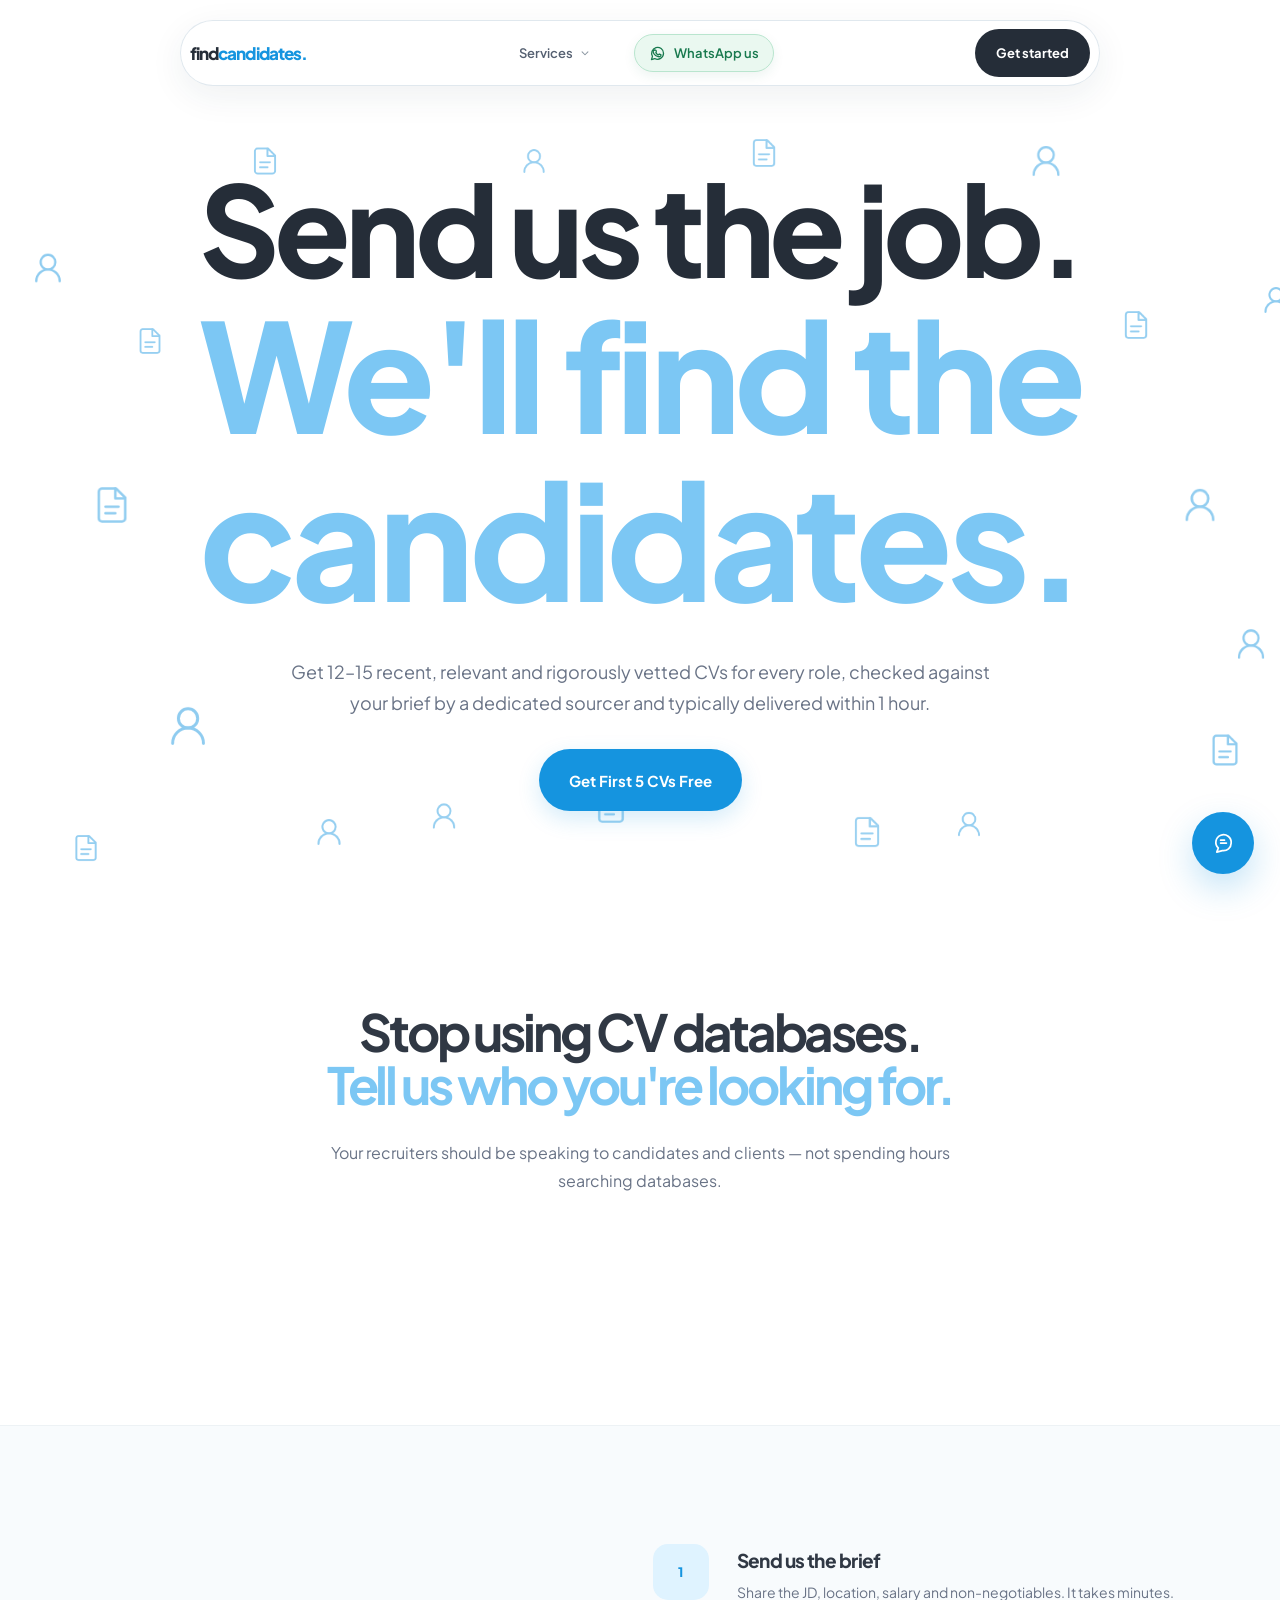
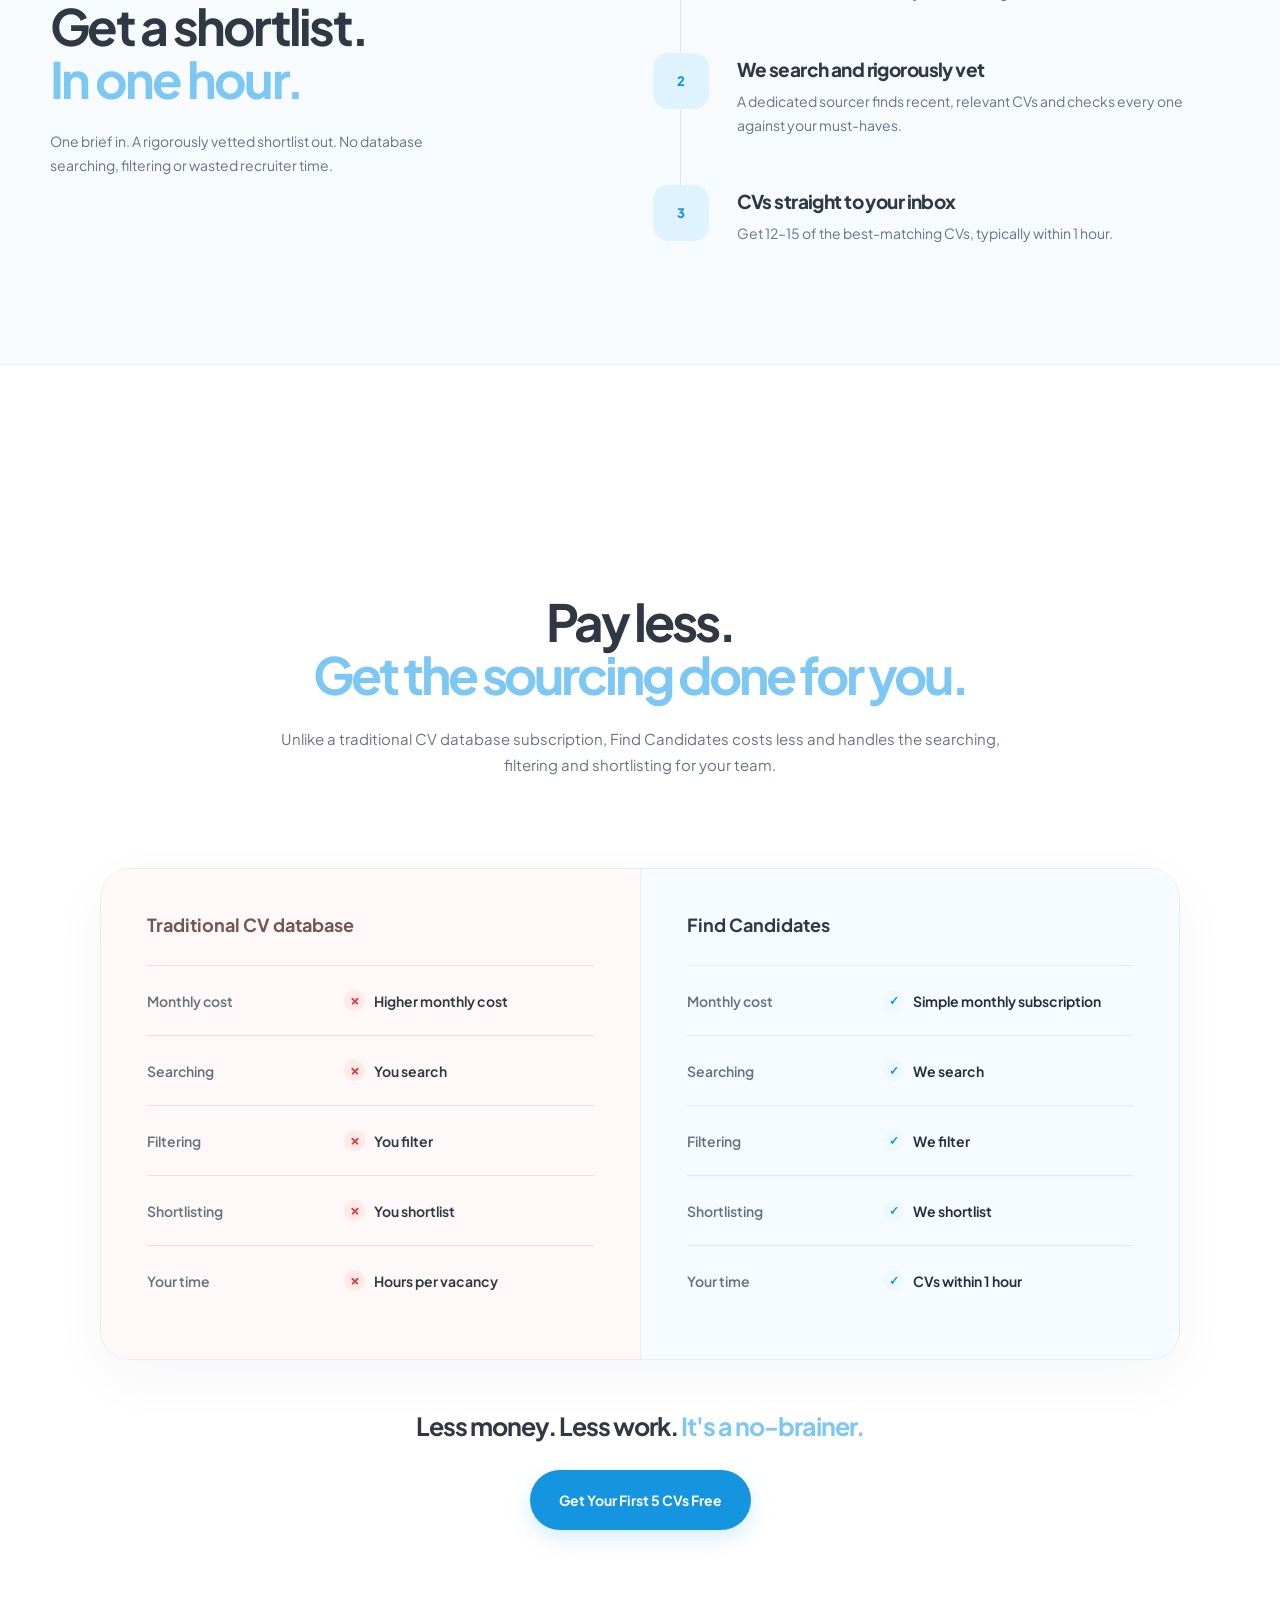
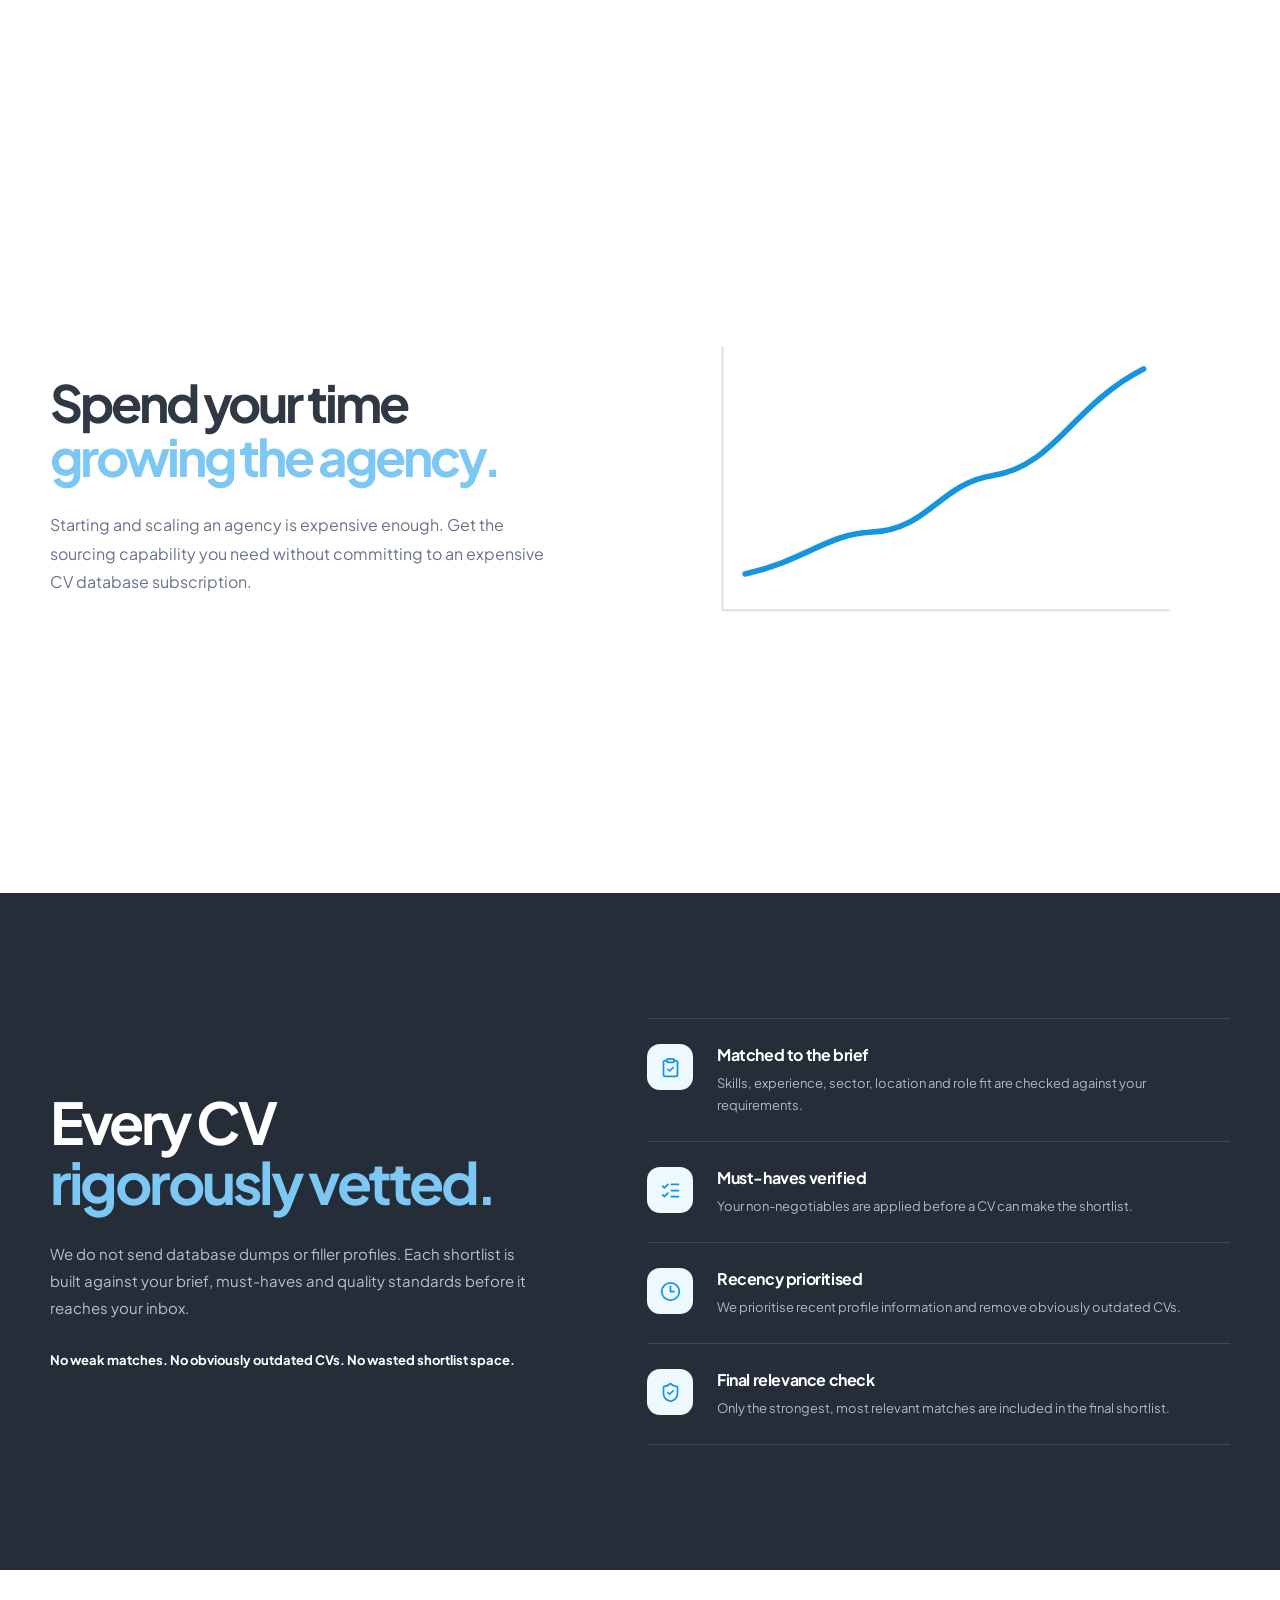
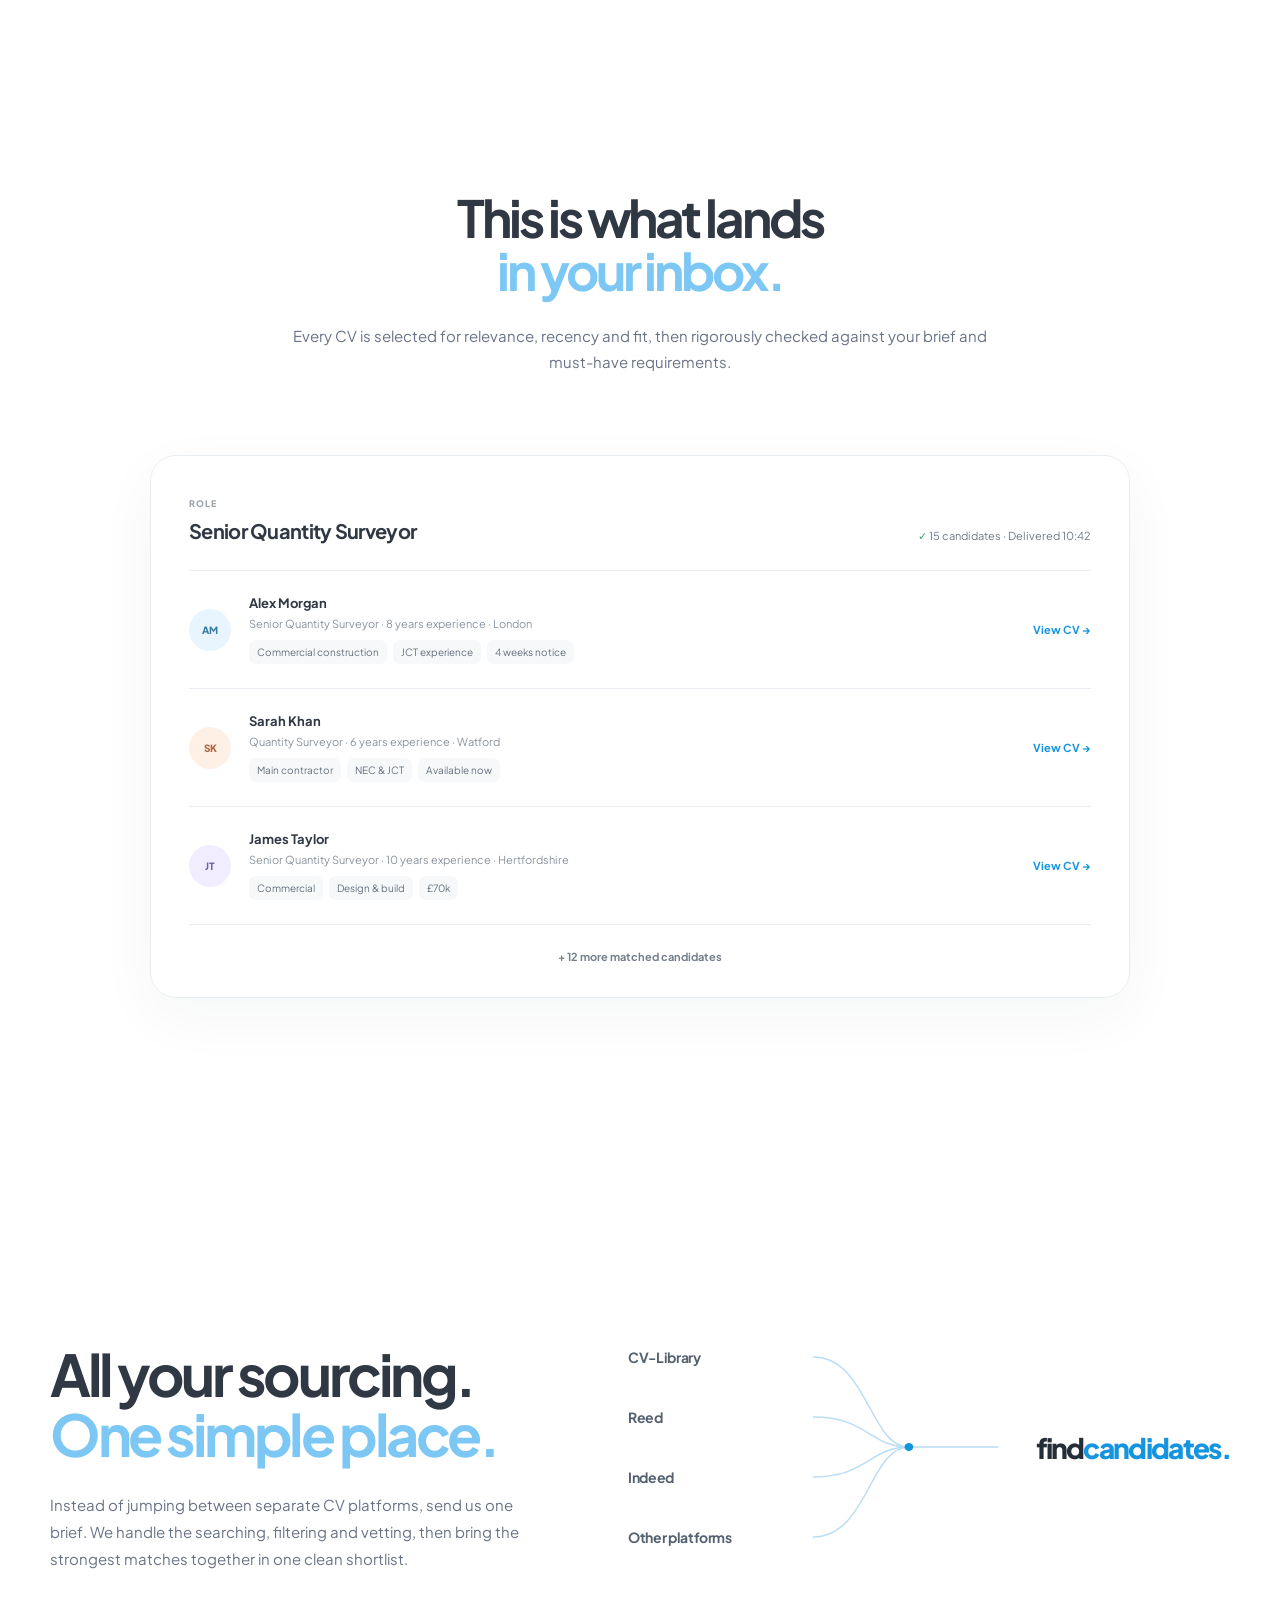
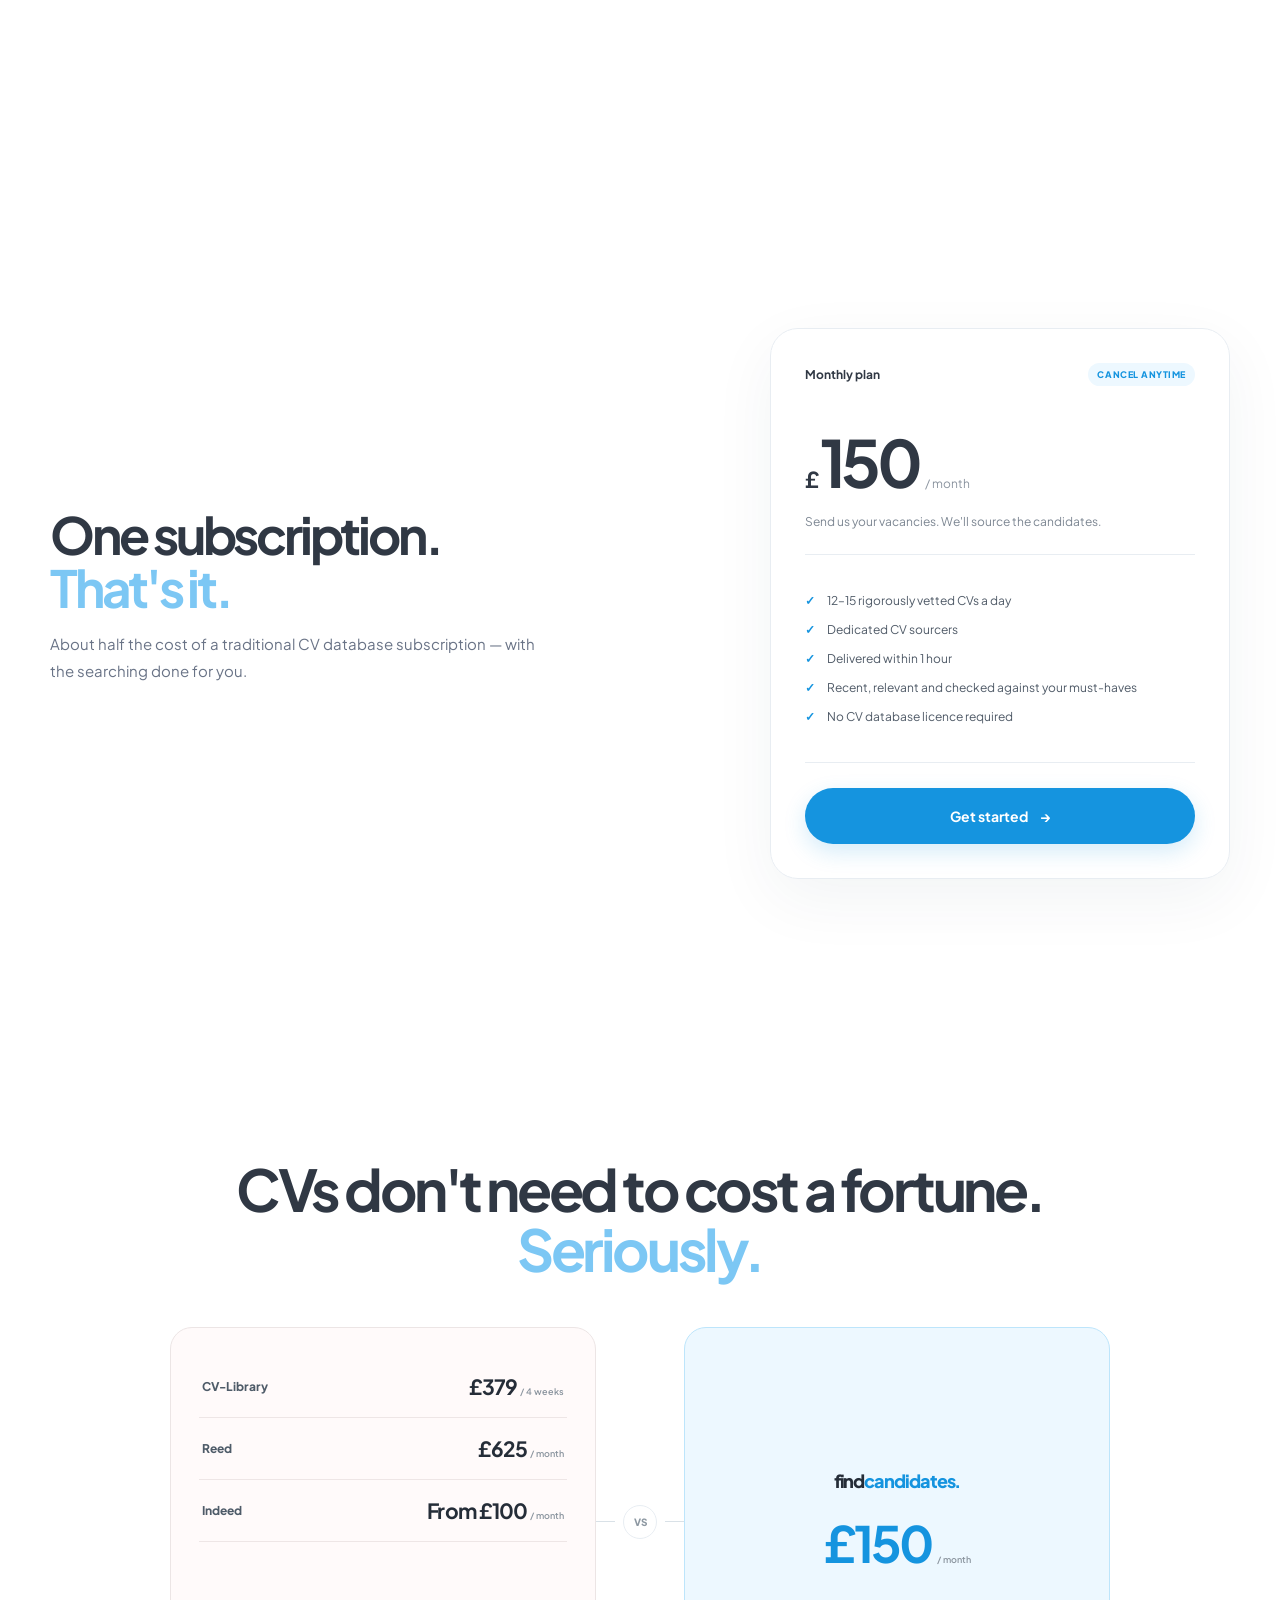
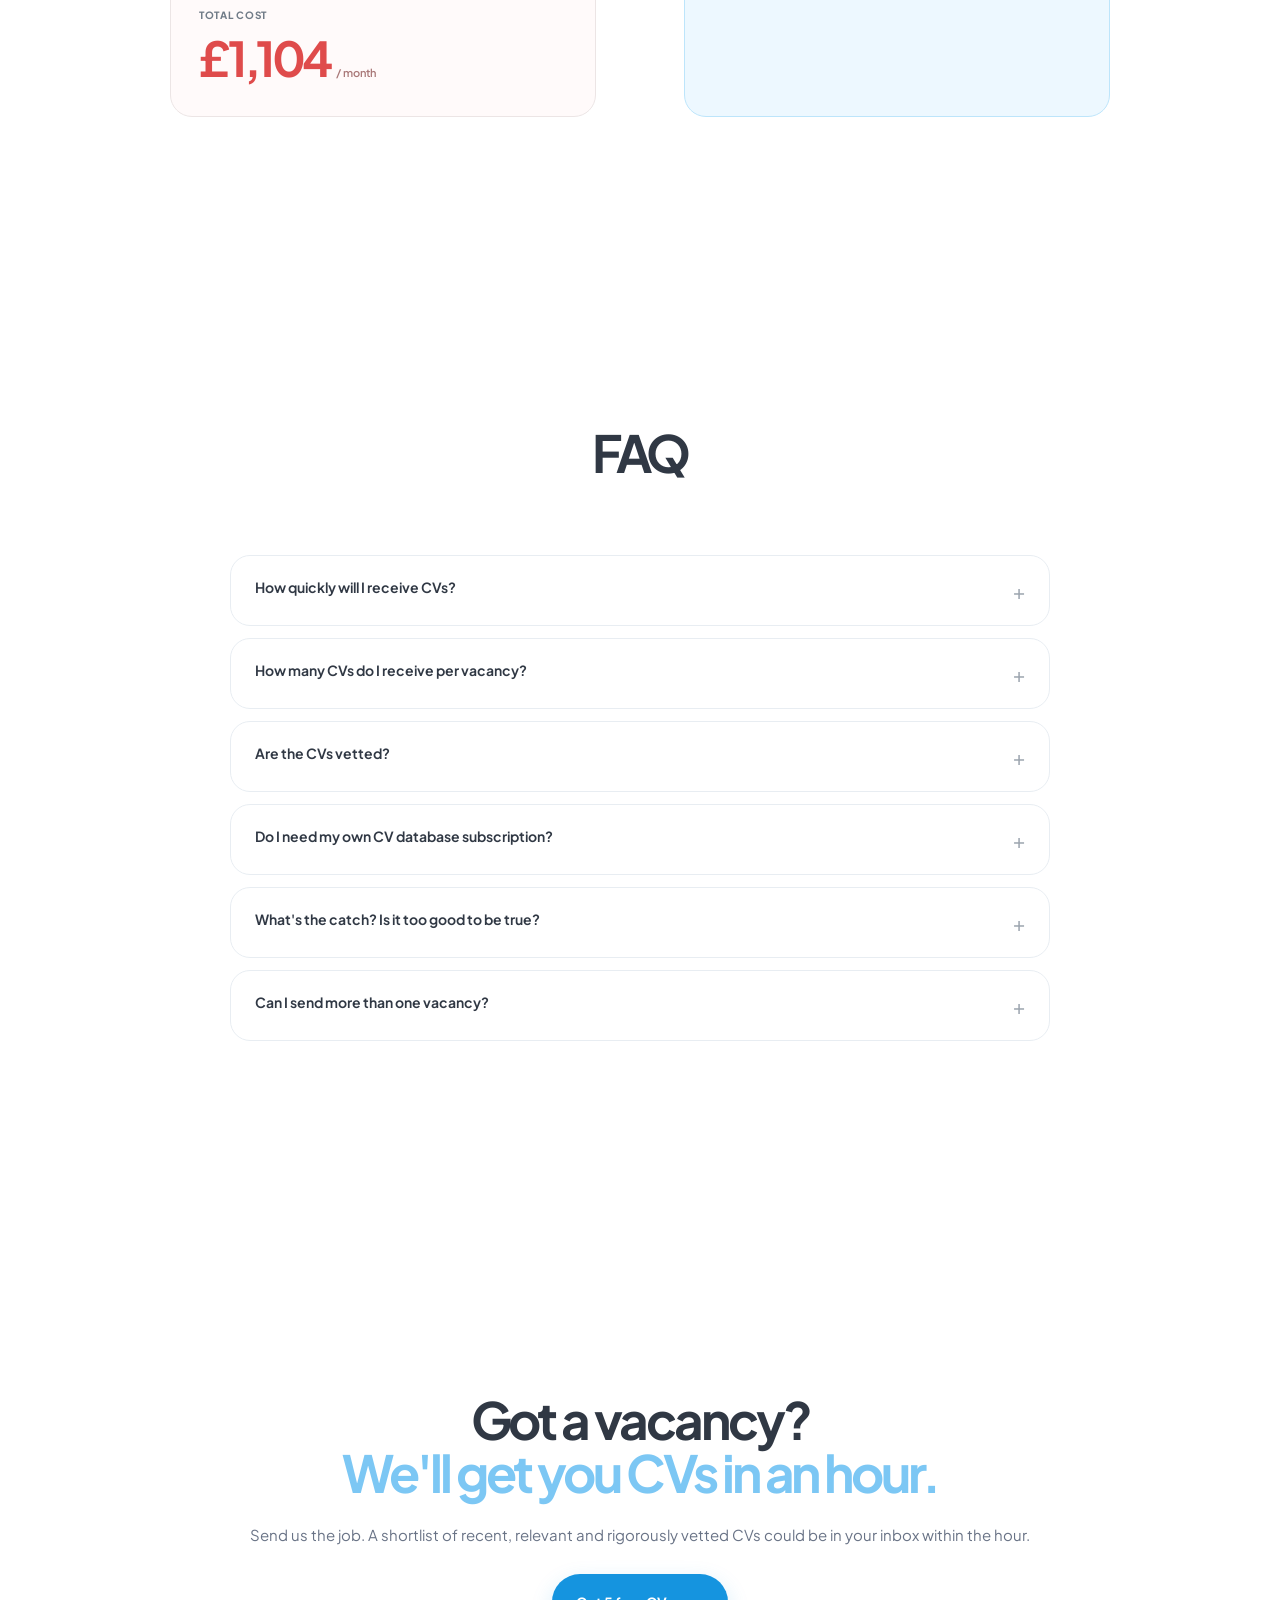
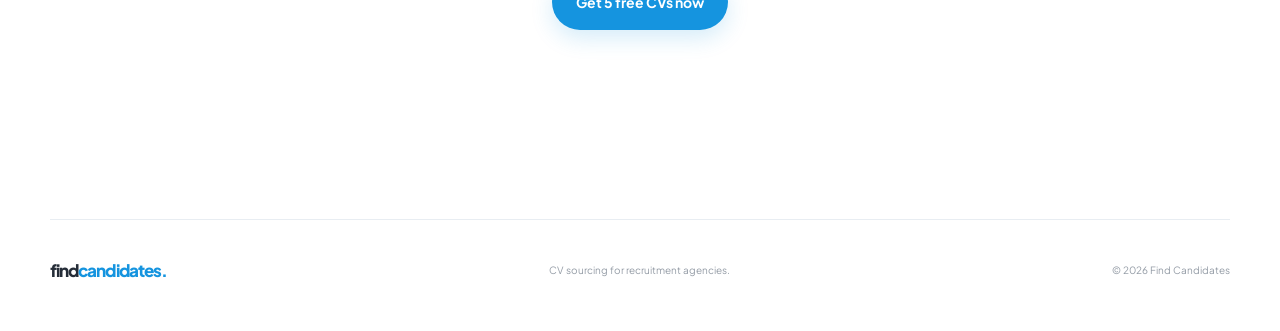
==== index.html @ 60e404eb "Update free CV offer from 10 to 5" ====
<!doctype html>
<html lang="en">
<head>
  <meta charset="utf-8" />
  <meta name="viewport" content="width=device-width, initial-scale=1" />
  <title>Find Candidates — CV sourcing for recruitment agencies</title>
  <meta name="description" content="Send us the job. We'll find the candidates. Get 12–15 vetted CVs a day, delivered within 1 hour." />
  <link rel="preconnect" href="https://fonts.googleapis.com">
  <link rel="preconnect" href="https://fonts.gstatic.com" crossorigin>
  <link href="https://fonts.googleapis.com/css2?family=Plus+Jakarta+Sans:wght@400;500;600;700;800&display=swap" rel="stylesheet">
  <link rel="stylesheet" href="styles.css" />
</head>
<body>
  <header class="nav-wrap">
    <nav class="nav-pill" aria-label="Main navigation">
      <a class="brand" href="#top" aria-label="Find Candidates">find<span>candidates.</span></a>
      <div class="nav-links">
        <div class="services-menu">
          <button class="services-trigger" type="button" aria-haspopup="true">Services <svg viewBox="0 0 24 24" aria-hidden="true"><path d="m7 10 5 5 5-5"/></svg></button>
          <div class="services-dropdown">
            <a href="#top"><strong>CV sourcing</strong><small>Vetted CVs for your vacancies</small></a>
            <a href="websites/"><strong>Recruitment websites</strong><small>Build a stronger agency presence</small></a>
          </div>
        </div>
        <a class="nav-whatsapp" data-brief-cta href="#brief-dialog" aria-label="WhatsApp us">
          <svg viewBox="0 0 24 24" aria-hidden="true"><path d="M20.5 11.7a8.4 8.4 0 0 1-12.4 7.4L3.5 20.5l1.4-4.4A8.4 8.4 0 1 1 20.5 11.7Z"/><path d="M8.2 7.5c.2-.4.4-.4.7-.4h.4c.1 0 .3 0 .4.4l.7 1.7c.1.2.1.4 0 .6l-.6.8c-.2.2-.1.4 0 .6.7 1.2 1.7 2.2 3 2.8.2.1.4.1.6-.1l.8-1c.2-.2.4-.2.6-.1l1.7.8c.2.1.4.2.4.4 0 .2-.1 1.2-.6 1.7-.5.6-1.3.9-2.1.9-.7 0-1.6-.2-2.8-.7-1.6-.7-2.9-1.8-4-3.1-.8-1-1.4-2.2-1.5-3.4 0-.8.2-1.5.7-2 .4-.5.9-.6 1.2-.6Z"/></svg>
          <span>WhatsApp us</span>
        </a>
      </div>
      <a class="nav-cta" data-brief-cta href="#brief-dialog">Get started</a>
    </nav>
  </header>

  <main id="top">
    <section class="hero section">
      <div class="hero-particles" aria-hidden="true">
        <!-- Lucide UserRound and FileText icons; see THIRD_PARTY_NOTICES.md. -->
        <span class="hero-float" style="--x:2%;--y:20%;--s:.8;--o:.2;--delay:-2s;--duration:13s"><svg viewBox="0 0 24 24"><circle cx="12" cy="8" r="5"/><path d="M20 21a8 8 0 0 0-16 0"/></svg></span>
        <span class="hero-float" style="--x:7%;--y:49%;--s:.9;--o:.18;--delay:-8s;--duration:17s"><svg viewBox="0 0 24 24"><path d="M14.5 2H6a2 2 0 0 0-2 2v16a2 2 0 0 0 2 2h12a2 2 0 0 0 2-2V7.5z"/><path d="M14 2v6h6M8 13h8M8 17h6"/></svg></span>
        <span class="hero-float" style="--x:13%;--y:76%;--s:1.05;--o:.2;--delay:-5s;--duration:15s"><svg viewBox="0 0 24 24"><circle cx="12" cy="8" r="5"/><path d="M20 21a8 8 0 0 0-16 0"/></svg></span>
        <span class="hero-float" style="--x:19%;--y:7%;--s:.68;--o:.16;--delay:-11s;--duration:19s"><svg viewBox="0 0 24 24"><path d="M14.5 2H6a2 2 0 0 0-2 2v16a2 2 0 0 0 2 2h12a2 2 0 0 0 2-2V7.5z"/><path d="M14 2v6h6M8 13h8M8 17h6"/></svg></span>
        <span class="hero-float" style="--x:24%;--y:89%;--s:.72;--o:.17;--delay:-4s;--duration:16s"><svg viewBox="0 0 24 24"><circle cx="12" cy="8" r="5"/><path d="M20 21a8 8 0 0 0-16 0"/></svg></span>
        <span class="hero-float" style="--x:29%;--y:34%;--s:.62;--o:.13;--delay:-9s;--duration:14s"><svg viewBox="0 0 24 24"><circle cx="12" cy="8" r="5"/><path d="M20 21a8 8 0 0 0-16 0"/></svg></span>
        <span class="hero-float" style="--x:35%;--y:69%;--s:.76;--o:.13;--delay:-1s;--duration:18s"><svg viewBox="0 0 24 24"><path d="M14.5 2H6a2 2 0 0 0-2 2v16a2 2 0 0 0 2 2h12a2 2 0 0 0 2-2V7.5z"/><path d="M14 2v6h6M8 13h8M8 17h6"/></svg></span>
        <span class="hero-float" style="--x:40%;--y:7%;--s:.66;--o:.15;--delay:-7s;--duration:15s"><svg viewBox="0 0 24 24"><circle cx="12" cy="8" r="5"/><path d="M20 21a8 8 0 0 0-16 0"/></svg></span>
        <span class="hero-float" style="--x:46%;--y:86%;--s:.8;--o:.15;--delay:-12s;--duration:20s"><svg viewBox="0 0 24 24"><path d="M14.5 2H6a2 2 0 0 0-2 2v16a2 2 0 0 0 2 2h12a2 2 0 0 0 2-2V7.5z"/><path d="M14 2v6h6M8 13h8M8 17h6"/></svg></span>
        <span class="hero-float" style="--x:52%;--y:42%;--s:.58;--o:.11;--delay:-6s;--duration:17s"><svg viewBox="0 0 24 24"><circle cx="12" cy="8" r="5"/><path d="M20 21a8 8 0 0 0-16 0"/></svg></span>
        <span class="hero-float" style="--x:58%;--y:6%;--s:.7;--o:.15;--delay:-3s;--duration:13s"><svg viewBox="0 0 24 24"><path d="M14.5 2H6a2 2 0 0 0-2 2v16a2 2 0 0 0 2 2h12a2 2 0 0 0 2-2V7.5z"/><path d="M14 2v6h6M8 13h8M8 17h6"/></svg></span>
        <span class="hero-float" style="--x:63%;--y:76%;--s:.86;--o:.13;--delay:-10s;--duration:19s"><svg viewBox="0 0 24 24"><circle cx="12" cy="8" r="5"/><path d="M20 21a8 8 0 0 0-16 0"/></svg></span>
        <span class="hero-float" style="--x:69%;--y:31%;--s:.72;--o:.12;--delay:-1s;--duration:16s"><svg viewBox="0 0 24 24"><path d="M14.5 2H6a2 2 0 0 0-2 2v16a2 2 0 0 0 2 2h12a2 2 0 0 0 2-2V7.5z"/><path d="M14 2v6h6M8 13h8M8 17h6"/></svg></span>
        <span class="hero-float" style="--x:74%;--y:88%;--s:.68;--o:.16;--delay:-7s;--duration:14s"><svg viewBox="0 0 24 24"><circle cx="12" cy="8" r="5"/><path d="M20 21a8 8 0 0 0-16 0"/></svg></span>
        <span class="hero-float" style="--x:80%;--y:7%;--s:.84;--o:.17;--delay:-13s;--duration:21s"><svg viewBox="0 0 24 24"><circle cx="12" cy="8" r="5"/><path d="M20 21a8 8 0 0 0-16 0"/></svg></span>
        <span class="hero-float" style="--x:85%;--y:58%;--s:.74;--o:.15;--delay:-4s;--duration:16s"><svg viewBox="0 0 24 24"><path d="M14.5 2H6a2 2 0 0 0-2 2v16a2 2 0 0 0 2 2h12a2 2 0 0 0 2-2V7.5z"/><path d="M14 2v6h6M8 13h8M8 17h6"/></svg></span>
        <span class="hero-float" style="--x:92%;--y:49%;--s:.9;--o:.18;--delay:-9s;--duration:18s"><svg viewBox="0 0 24 24"><circle cx="12" cy="8" r="5"/><path d="M20 21a8 8 0 0 0-16 0"/></svg></span>
        <span class="hero-float" style="--x:94%;--y:79%;--s:.78;--o:.19;--delay:-5s;--duration:15s"><svg viewBox="0 0 24 24"><path d="M14.5 2H6a2 2 0 0 0-2 2v16a2 2 0 0 0 2 2h12a2 2 0 0 0 2-2V7.5z"/><path d="M14 2v6h6M8 13h8M8 17h6"/></svg></span>
        <span class="hero-float" style="--x:98%;--y:24%;--s:.72;--o:.2;--delay:-3s;--duration:17s"><svg viewBox="0 0 24 24"><circle cx="12" cy="8" r="5"/><path d="M20 21a8 8 0 0 0-16 0"/></svg></span>
        <span class="hero-float" style="--x:5%;--y:91%;--s:.66;--o:.18;--delay:-11s;--duration:20s"><svg viewBox="0 0 24 24"><path d="M14.5 2H6a2 2 0 0 0-2 2v16a2 2 0 0 0 2 2h12a2 2 0 0 0 2-2V7.5z"/><path d="M14 2v6h6M8 13h8M8 17h6"/></svg></span>
        <span class="hero-float" style="--x:10%;--y:29%;--s:.65;--o:.17;--delay:-6s;--duration:16s"><svg viewBox="0 0 24 24"><path d="M14.5 2H6a2 2 0 0 0-2 2v16a2 2 0 0 0 2 2h12a2 2 0 0 0 2-2V7.5z"/><path d="M14 2v6h6M8 13h8M8 17h6"/></svg></span>
        <span class="hero-float" style="--x:17%;--y:59%;--s:.74;--o:.16;--delay:-14s;--duration:21s"><svg viewBox="0 0 24 24"><circle cx="12" cy="8" r="5"/><path d="M20 21a8 8 0 0 0-16 0"/></svg></span>
        <span class="hero-float" style="--x:27%;--y:55%;--s:.58;--o:.12;--delay:-2s;--duration:18s"><svg viewBox="0 0 24 24"><path d="M14.5 2H6a2 2 0 0 0-2 2v16a2 2 0 0 0 2 2h12a2 2 0 0 0 2-2V7.5z"/><path d="M14 2v6h6M8 13h8M8 17h6"/></svg></span>
        <span class="hero-float" style="--x:33%;--y:87%;--s:.7;--o:.16;--delay:-8s;--duration:14s"><svg viewBox="0 0 24 24"><circle cx="12" cy="8" r="5"/><path d="M20 21a8 8 0 0 0-16 0"/></svg></span>
        <span class="hero-float" style="--x:44%;--y:29%;--s:.62;--o:.11;--delay:-5s;--duration:19s"><svg viewBox="0 0 24 24"><path d="M14.5 2H6a2 2 0 0 0-2 2v16a2 2 0 0 0 2 2h12a2 2 0 0 0 2-2V7.5z"/><path d="M14 2v6h6M8 13h8M8 17h6"/></svg></span>
        <span class="hero-float" style="--x:55%;--y:66%;--s:.68;--o:.11;--delay:-10s;--duration:16s"><svg viewBox="0 0 24 24"><circle cx="12" cy="8" r="5"/><path d="M20 21a8 8 0 0 0-16 0"/></svg></span>
        <span class="hero-float" style="--x:66%;--y:89%;--s:.76;--o:.15;--delay:-3s;--duration:20s"><svg viewBox="0 0 24 24"><path d="M14.5 2H6a2 2 0 0 0-2 2v16a2 2 0 0 0 2 2h12a2 2 0 0 0 2-2V7.5z"/><path d="M14 2v6h6M8 13h8M8 17h6"/></svg></span>
        <span class="hero-float" style="--x:76%;--y:48%;--s:.64;--o:.13;--delay:-12s;--duration:17s"><svg viewBox="0 0 24 24"><circle cx="12" cy="8" r="5"/><path d="M20 21a8 8 0 0 0-16 0"/></svg></span>
        <span class="hero-float" style="--x:87%;--y:27%;--s:.7;--o:.17;--delay:-7s;--duration:15s"><svg viewBox="0 0 24 24"><path d="M14.5 2H6a2 2 0 0 0-2 2v16a2 2 0 0 0 2 2h12a2 2 0 0 0 2-2V7.5z"/><path d="M14 2v6h6M8 13h8M8 17h6"/></svg></span>
        <span class="hero-float" style="--x:96%;--y:66%;--s:.82;--o:.19;--delay:-4s;--duration:18s"><svg viewBox="0 0 24 24"><circle cx="12" cy="8" r="5"/><path d="M20 21a8 8 0 0 0-16 0"/></svg></span>
      </div>
      <div class="hero-copy reveal">
        <h1><span class="hero-line hero-line-one">Send us the job.</span><span class="hero-line hero-line-two">We'll find the</span><span class="hero-line hero-line-three">candidates.</span></h1>
        <p class="hero-sub">Get 12–15 recent, relevant and rigorously vetted CVs for every role, checked against your brief by a dedicated sourcer and typically delivered within 1 hour.</p>
        <div class="hero-actions">
          <a class="button primary hero-cta" data-brief-cta href="#brief-dialog">Get First 5 CVs Free</a>
        </div>
      </div>
    </section>

    <section class="statement section reveal">
      <h2>Stop using CV databases.<br><span>Tell us who you're looking for.</span></h2>
      <p>Your recruiters should be speaking to candidates and clients — not spending hours searching databases.</p>
    </section>


    <section id="how" class="how-band reveal">
      <div class="how-inner">
        <div class="how-copy">
          <h2>Get a shortlist.<br><span>In one hour.</span></h2>
          <p>One brief in. A rigorously vetted shortlist out. No database searching, filtering or wasted recruiter time.</p>
        </div>
        <div class="timeline">
          <div class="timeline-item"><span class="timeline-dot">1</span><div><h3>Send us the brief</h3><p>Share the JD, location, salary and non-negotiables. It takes minutes.</p></div></div>
          <div class="timeline-item"><span class="timeline-dot">2</span><div><h3>We search and rigorously vet</h3><p>A dedicated sourcer finds recent, relevant CVs and checks every one against your must-haves.</p></div></div>
          <div class="timeline-item"><span class="timeline-dot">3</span><div><h3>CVs straight to your inbox</h3><p>Get 12–15 of the best-matching CVs, typically within 1 hour.</p></div></div>
        </div>
      </div>
    </section>

    <section class="comparison section">
      <div class="section-head narrow reveal">
        <h2>Pay less.<br><span>Get the sourcing done for you.</span></h2>
        <p class="comparison-intro">Unlike a traditional CV database subscription, Find Candidates costs less and handles the searching, filtering and shortlisting for your team.</p>
      </div>
      <div class="compare-box reveal">
        <div class="compare-col muted">
          <div class="compare-title traditional-title"><h3>Traditional CV database</h3></div>
          <div><span>Monthly cost</span><strong><i class="bad">×</i> Higher monthly cost</strong></div>
          <div><span>Searching</span><strong><i class="bad">×</i> You search</strong></div>
          <div><span>Filtering</span><strong><i class="bad">×</i> You filter</strong></div>
          <div><span>Shortlisting</span><strong><i class="bad">×</i> You shortlist</strong></div>
          <div><span>Your time</span><strong><i class="bad">×</i> Hours per vacancy</strong></div>
        </div>
        <div class="compare-col ours">
          <div class="compare-title"><h3>Find Candidates</h3></div>
          <div><span>Monthly cost</span><strong><i class="good">✓</i> Simple monthly subscription</strong></div>
          <div><span>Searching</span><strong><i class="good">✓</i> We search</strong></div>
          <div><span>Filtering</span><strong><i class="good">✓</i> We filter</strong></div>
          <div><span>Shortlisting</span><strong><i class="good">✓</i> We shortlist</strong></div>
          <div><span>Your time</span><strong><i class="good">✓</i> CVs within 1 hour</strong></div>
        </div>
      </div>
      <p class="big-line reveal">Less money. Less work. <span>It's a no-brainer.</span></p>
      <div class="comparison-action reveal"><a class="button primary comparison-cta" data-brief-cta href="#brief-dialog">Get Your First 5 CVs Free</a></div>
    </section>

    <section class="agency section reveal">
      <div class="agency-copy">
        <h2>Spend your time<br><span>growing the agency.</span></h2>
        <p>Starting and scaling an agency is expensive enough. Get the sourcing capability you need without committing to an expensive CV database subscription.</p>
      </div>
      <div class="agency-visual" aria-hidden="true">
        <svg viewBox="0 0 520 330" role="presentation">
          <line class="visual-axis" x1="72" y1="42" x2="72" y2="274" />
          <line class="visual-axis" x1="72" y1="274" x2="466" y2="274" />
          <path class="visual-line" d="M92 242C146 230 163 207 204 205C254 203 264 162 311 155C365 147 381 93 444 61" />
        </svg>
      </div>
    </section>

    <section class="quality-band reveal">
      <div class="quality-inner">
        <div class="quality-copy">
          <h2>Every CV<br><span>rigorously vetted.</span></h2>
          <p>We do not send database dumps or filler profiles. Each shortlist is built against your brief, must-haves and quality standards before it reaches your inbox.</p>
          <strong>No weak matches. No obviously outdated CVs. No wasted shortlist space.</strong>
        </div>
        <div class="quality-checks">
          <!-- Inline icons from Lucide; see THIRD_PARTY_NOTICES.md. -->
          <div class="quality-check"><span class="quality-icon" aria-hidden="true"><svg viewBox="0 0 24 24"><rect width="8" height="4" x="8" y="2" rx="1" ry="1"/><path d="M16 4h2a2 2 0 0 1 2 2v14a2 2 0 0 1-2 2H6a2 2 0 0 1-2-2V6a2 2 0 0 1 2-2h2"/><path d="m9 14 2 2 4-4"/></svg></span><div><h3>Matched to the brief</h3><p>Skills, experience, sector, location and role fit are checked against your requirements.</p></div></div>
          <div class="quality-check"><span class="quality-icon" aria-hidden="true"><svg viewBox="0 0 24 24"><path d="M13 5h8M13 12h8M13 19h8"/><path d="m3 17 2 2 4-4M3 7l2 2 4-4"/></svg></span><div><h3>Must-haves verified</h3><p>Your non-negotiables are applied before a CV can make the shortlist.</p></div></div>
          <div class="quality-check"><span class="quality-icon" aria-hidden="true"><svg viewBox="0 0 24 24"><circle cx="12" cy="12" r="10"/><path d="M12 6v6h4"/></svg></span><div><h3>Recency prioritised</h3><p>We prioritise recent profile information and remove obviously outdated CVs.</p></div></div>
          <div class="quality-check"><span class="quality-icon" aria-hidden="true"><svg viewBox="0 0 24 24"><path d="M20 13c0 5-3.5 7.5-7.66 8.95a1 1 0 0 1-.67-.01C7.5 20.5 4 18 4 13V6a1 1 0 0 1 1-1c2 0 4.5-1.2 6.24-2.72a1.17 1.17 0 0 1 1.52 0C14.51 3.81 17 5 19 5a1 1 0 0 1 1 1z"/><path d="m9 12 2 2 4-4"/></svg></span><div><h3>Final relevance check</h3><p>Only the strongest, most relevant matches are included in the final shortlist.</p></div></div>
        </div>
      </div>
    </section>

    <section class="delivery-section section">
      <div class="section-head reveal">
        <h2>This is what lands<br><span>in your inbox.</span></h2>
        <p class="section-intro">Every CV is selected for relevance, recency and fit, then rigorously checked against your brief and must-have requirements.</p>
      </div>
      <div class="shortlist reveal">
        <div class="shortlist-head">
          <div><span class="tiny">ROLE</span><h3>Senior Quantity Surveyor</h3></div>
          <div class="ready"><span>✓</span> 15 candidates · Delivered 10:42</div>
        </div>
        <div class="candidate">
          <div class="initials initials-blue">AM</div><div class="candidate-main"><h4>Alex Morgan</h4><p>Senior Quantity Surveyor · 8 years experience · London</p><div><span>Commercial construction</span><span>JCT experience</span><span>4 weeks notice</span></div></div><span class="view">View CV →</span>
        </div>
        <div class="candidate">
          <div class="initials initials-peach">SK</div><div class="candidate-main"><h4>Sarah Khan</h4><p>Quantity Surveyor · 6 years experience · Watford</p><div><span>Main contractor</span><span>NEC & JCT</span><span>Available now</span></div></div><span class="view">View CV →</span>
        </div>
        <div class="candidate">
          <div class="initials initials-lilac">JT</div><div class="candidate-main"><h4>James Taylor</h4><p>Senior Quantity Surveyor · 10 years experience · Hertfordshire</p><div><span>Commercial</span><span>Design & build</span><span>£70k</span></div></div><span class="view">View CV →</span>
        </div>
        <div class="more">+ 12 more matched candidates</div>
      </div>
    </section>

    <section class="all-in-one section reveal" aria-labelledby="all-in-one-title">
      <div class="all-in-one-copy">
        <h2 id="all-in-one-title">All your sourcing.<br><span>One simple place.</span></h2>
        <p>Instead of jumping between separate CV platforms, send us one brief. We handle the searching, filtering and vetting, then bring the strongest matches together in one clean shortlist.</p>
      </div>

      <div class="consolidation-visual" aria-label="CV-Library, Reed, Indeed and other platforms connecting to Find Candidates">
        <div class="platform-wordmarks" aria-label="Separate platforms">
          <span>CV-Library</span>
          <span>Reed</span>
          <span>Indeed</span>
          <span>Other platforms</span>
        </div>
        <svg class="connection-map" viewBox="0 0 170 240" preserveAspectRatio="none" aria-hidden="true">
          <path d="M0 30C50 30 52 120 88 120" />
          <path d="M0 90C50 90 52 120 88 120" />
          <path d="M0 150C50 150 52 120 88 120" />
          <path d="M0 210C50 210 52 120 88 120" />
          <path d="M88 120H170" />
          <circle cx="88" cy="120" r="4" />
        </svg>
        <div class="one-place-brand">find<span>candidates.</span></div>
      </div>

    </section>

    <section id="pricing" class="pricing section">
      <div class="pricing-copy reveal">
        <h2>One subscription.<br><span>That's it.</span></h2>
        <p>About half the cost of a traditional CV database subscription — with the searching done for you.</p>
      </div>
      <div class="price-card reveal">
        <div class="price-top"><span>Monthly plan</span><span class="badge">Cancel anytime</span></div>
        <div class="price"><span>£</span><strong>150</strong><small>/ month</small></div>
        <p>Send us your vacancies. We'll source the candidates.</p>
        <ul>
          <li><span>✓</span> 12–15 rigorously vetted CVs a day</li>
          <li><span>✓</span> Dedicated CV sourcers</li>
          <li><span>✓</span> Delivered within 1 hour</li>
          <li><span>✓</span> Recent, relevant and checked against your must-haves</li>
          <li><span>✓</span> No CV database licence required</li>
        </ul>
        <a class="button primary full" data-brief-cta href="#brief-dialog">Get started <span>→</span></a>
      </div>
    </section>

    <section class="cost-comparison section reveal" aria-labelledby="cost-comparison-title">
      <div class="cost-heading">
        <h2 id="cost-comparison-title">CVs don't need to cost a fortune.<br><span>Seriously.</span></h2>
      </div>
      <div class="cost-layout">
        <div class="combined-side">
          <div class="outside-costs" aria-label="Public prices for separate sourcing platforms">
            <a href="https://www.cv-library.co.uk/search-cvs" target="_blank" rel="noopener">
              <span>CV-Library</span><strong>&pound;379 <small>/ 4 weeks</small></strong>
            </a>
            <b aria-hidden="true">+</b>
            <a href="https://www.reed.co.uk/recruiter/cv-search" target="_blank" rel="noopener">
              <span>Reed</span><strong>&pound;625 <small>/ month</small></strong>
            </a>
            <b aria-hidden="true">+</b>
            <a href="https://uk.indeed.com/hire/resources/howtohub/faq" target="_blank" rel="noopener">
              <span>Indeed</span><strong>From &pound;100 <small>/ month</small></strong>
            </a>
          </div>
          <div class="combined-cost">
            <span>Total cost</span>
            <strong>&pound;1,104 <small>/ month</small></strong>
          </div>
        </div>
        <div class="cost-versus" aria-hidden="true"><span></span><b>vs</b><span></span></div>
        <div class="find-cost">
          <div class="one-place-brand">find<span>candidates.</span></div>
          <strong>&pound;150 <small>/ month</small></strong>
        </div>
      </div>
    </section>

    <section id="faq" class="faq section">
      <div class="section-head reveal"><h2>FAQ</h2></div>
      <div class="faq-list reveal">
        <details><summary>How quickly will I receive CVs?<span>+</span></summary><p>Most roles are delivered within 1 hour. Harder-to-fill or more niche roles can take a little longer, depending on the brief and candidate market.</p></details>
        <details><summary>How many CVs do I receive per vacancy?<span>+</span></summary><p>Your plan includes 12–15 vetted, relevant CVs each day.</p></details>
        <details><summary>Are the CVs vetted?<span>+</span></summary><p>Yes. Every CV is rigorously checked against your brief, including skills, experience, location and the recency of the profile where available. Weak, outdated or irrelevant matches are removed so only the strongest CVs reach your shortlist.</p></details>
        <details><summary>Do I need my own CV database subscription?<span>+</span></summary><p>No. The point is to give your agency a sourcing function without requiring your recruiters to spend their day searching a CV database.</p></details>
        <details><summary>What's the catch? Is it too good to be true?<span>+</span></summary><p>There isn't one. Our sourcers use multiple leading CV databases and online sourcing channels, then handle the searching, filtering and vetting for you. You get access to that sourcing capability through one simple monthly subscription, without stacking up separate database licences that can run into four figures every month. Less cost, less admin and far less work for your recruiters.</p></details>
        <details><summary>Can I send more than one vacancy?<span>+</span></summary><p>Yes. Send us the vacancies you want worked and we’ll source up to your daily CV allowance.</p></details>
      </div>
    </section>

    <section class="final-cta section reveal">
      <h2>Got a vacancy?<br><span>We'll get you CVs in an hour.</span></h2>
      <p>Send us the job. A shortlist of recent, relevant and rigorously vetted CVs could be in your inbox within the hour.</p>
      <a class="button primary" data-brief-cta href="#brief-dialog">Get 5 free CVs now</a>
    </section>
    <a class="chat-float" data-chat-brief href="#brief-dialog" aria-label="Chat with us on WhatsApp" aria-expanded="false" aria-controls="brief-dialog">
      <span class="chat-icon" aria-hidden="true">
        <svg viewBox="0 0 24 24" role="presentation"><path d="M20 11.5a8 8 0 0 1-9.1 7.92L5 21l1.58-4.35A8 8 0 1 1 20 11.5Z"/><path d="M9 11.5h6M9 8.5h4"/></svg>
      </span>
      <span class="chat-copy"><strong>WhatsApp us</strong><small>Typically replies quickly</small></span>
    </a>

    <dialog class="brief-dialog" id="brief-dialog" aria-labelledby="brief-title">
      <a class="brief-close" href="#" role="button" aria-label="Close brief form">×</a>
      <div class="brief-heading">
        <span>Optional · 30-second brief</span>
        <h2 id="brief-title">Tell us who<br><em>you're looking for.</em></h2>
      </div>
      <form class="brief-form" id="brief-form">
        <label>Job title<input name="role" type="text" autocomplete="organization-title" placeholder="e.g. Practice Nurse"></label>
        <label>Location<input name="location" type="text" autocomplete="address-level2" placeholder="e.g. Manchester"></label>
        <div class="brief-row">
          <label>Salary/rate<input name="salary" type="text" placeholder="e.g. £42,000"></label>
          <label>Type<select name="type"><option value="" selected>Not specified</option><option>Permanent</option><option>Contract</option><option>Temporary</option><option>Part-time</option></select></label>
        </div>
        <button class="button primary brief-submit" type="submit">Skip</button>
        <small>No commitment. Your first 5 CVs are free.</small>
      </form>
    </dialog>
  </main>

  <footer>
    <a class="brand" href="#top" aria-label="Find Candidates">find<span>candidates.</span></a>
    <p>CV sourcing for recruitment agencies.</p>
    <span>© <span id="year"></span> Find Candidates</span>
  </footer>
  <script src="script.js?v=2"></script>
</body>
</html>
---- styles.css ----
:root{--font-primary:"Plus Jakarta Sans",-apple-system,BlinkMacSystemFont,"Segoe UI",sans-serif;--ink:#0b1220;--muted:#697386;--blue:#7cc7f4;--blue-deep:#1594df;--blue-soft:#edf8ff;--line:#e8edf2;--white:#fff;--radius:22px}*{box-sizing:border-box}html{scroll-behavior:smooth}body{margin:0;background:#fff;color:var(--ink);font-family:var(--font-primary);-webkit-font-smoothing:antialiased}a{color:inherit;text-decoration:none}.nav-wrap{position:fixed;top:20px;left:0;right:0;z-index:50;display:flex;justify-content:center;padding:0 18px;pointer-events:none}.nav-pill{pointer-events:auto;width:min(920px,100%);height:66px;padding:8px 9px 8px 22px;border:1px solid rgba(214,224,233,.75);border-radius:999px;background:rgba(255,255,255,.72);backdrop-filter:blur(20px) saturate(160%);-webkit-backdrop-filter:blur(20px) saturate(160%);box-shadow:0 10px 35px rgba(31,55,76,.07);display:flex;align-items:center;gap:32px}.brand{font-size:17px;font-weight:800;letter-spacing:-.055em;white-space:nowrap}.brand span{color:var(--blue-deep)}.nav-links{display:flex;gap:29px;margin-left:auto}.nav-links a{font-size:13px;font-weight:600;color:#556071;transition:.2s}.nav-links a:hover{color:var(--ink)}.nav-cta,.button{display:inline-flex;align-items:center;justify-content:center;gap:12px;font-weight:700}.nav-cta{background:var(--ink);color:white;border-radius:999px;height:48px;padding:0 21px;font-size:13px}.section{width:min(1180px,calc(100% - 48px));margin:0 auto}.hero{padding-top:220px;text-align:center}.hero-copy{max-width:930px;margin:0 auto}.eyebrow,.kicker{font-size:12px;font-weight:700;letter-spacing:.1em;text-transform:uppercase;color:#687486}.eyebrow{display:inline-flex;align-items:center;gap:9px;padding:8px 12px;border:1px solid var(--line);border-radius:999px;letter-spacing:.04em;text-transform:none}.dot{width:7px;height:7px;border-radius:50%;background:var(--blue-deep);box-shadow:0 0 0 4px var(--blue-soft)}h1,h2{margin:0;letter-spacing:-.06em;line-height:1.04}h1{font-size:clamp(54px,7vw,92px);font-weight:750;margin-top:29px}h1 span,h2 span,.big-line span{color:var(--blue)}.hero-sub{max-width:700px;margin:28px auto 0;font-size:18px;line-height:1.7;color:var(--muted)}.hero-actions{margin-top:34px;display:flex;align-items:center;justify-content:center;gap:26px}.button{height:56px;padding:0 24px;border-radius:999px;font-size:14px}.button.primary{background:var(--blue-deep);color:white;box-shadow:0 8px 22px rgba(21,148,223,.18);transition:transform .2s,box-shadow .2s}.button.primary:hover{transform:translateY(-2px);box-shadow:0 12px 28px rgba(21,148,223,.23)}.text-link{font-size:14px;font-weight:650;color:#4f5b6b}.trust-row{margin-top:29px;display:flex;justify-content:center;align-items:center;gap:14px;color:#7b8491;font-size:12px;font-weight:600}.trust-row i{width:3px;height:3px;background:#c6ccd3;border-radius:50%}.workflow-demo{margin:105px auto 0;max-width:1050px;display:grid;grid-template-columns:1fr 85px 1fr 85px 1fr;align-items:center;text-align:left}.demo-card{min-height:250px;border:1px solid var(--line);border-radius:var(--radius);padding:25px;background:#fff;box-shadow:0 16px 50px rgba(29,52,73,.045)}.demo-label{font-size:10px;letter-spacing:.12em;font-weight:800;color:#9aa3ad;margin-bottom:28px}.job-icon,.avatar,.success-mark{width:45px;height:45px;border-radius:13px;display:grid;place-items:center;background:var(--blue-soft);color:var(--blue-deep);font-size:12px;font-weight:800}.demo-card h3{font-size:17px;letter-spacing:-.03em;margin:19px 0 7px}.demo-card p{font-size:13px;color:#87909c;margin:0}.tag-row{display:flex;gap:6px;margin-top:22px;flex-wrap:wrap}.tag-row span,.candidate-main span{font-size:10px;background:#f6f8fa;color:#66717e;padding:6px 8px;border-radius:7px}.avatar{border-radius:50%;background:var(--ink);color:white}.status{display:flex;align-items:center;gap:7px}.status span{display:inline-block;width:6px;height:6px;background:var(--blue-deep);border-radius:50%;animation:pulse 1.5s infinite}.progress{height:5px;background:#f0f3f5;border-radius:99px;margin-top:28px;overflow:hidden}.progress i{display:block;height:100%;width:72%;border-radius:inherit;background:var(--blue);animation:progress 3.5s ease-in-out infinite}.success-mark{border-radius:50%;background:#edf9f2;color:#39a96b;font-size:17px}.delivery{display:flex;justify-content:space-between;margin-top:23px;padding-top:17px;border-top:1px solid var(--line);font-size:11px}.delivery span{color:var(--blue-deep);font-weight:700}.flow-arrow{display:flex;align-items:center;color:#aab3bc}.flow-arrow span{height:1px;background:#dce2e7;flex:1}.flow-arrow b{font-weight:400;margin-left:6px}.statement{padding:245px 0;text-align:center;max-width:960px}.statement h2,.section-head h2,.agency h2,.pricing h2,.final-cta h2{font-size:clamp(34px,4vw,52px);font-weight:700;margin-top:18px}.statement>p:last-child{max-width:650px;margin:27px auto 0;color:var(--muted);font-size:16px;line-height:1.75}.process{padding:80px 0 210px}.section-head{text-align:center}.steps{display:grid;grid-template-columns:1fr 90px 1fr 90px 1fr;align-items:center;margin-top:90px}.step{min-height:250px}.step-top{display:flex;justify-content:space-between;align-items:center}.step-top>span{font-size:12px;font-weight:800;color:var(--blue-deep)}.step-icon{width:44px;height:44px;border:1px solid var(--line);border-radius:50%;display:grid;place-items:center;color:#6f7985}.step h3{font-size:21px;letter-spacing:-.035em;margin:58px 0 13px}.step p{font-size:14px;line-height:1.75;color:var(--muted);margin:0;max-width:280px}.step-line{height:1px;background:linear-gradient(to right,#dfe5ea,#bde5fb,#dfe5ea)}.comparison{padding:100px 0 220px}.narrow{max-width:750px;margin:auto}.compare-box{margin:80px auto 0;max-width:960px;display:grid;grid-template-columns:1fr 1fr;border:1px solid var(--line);border-radius:26px;overflow:hidden}.compare-col{padding:31px 35px}.compare-col+.compare-col{border-left:1px solid var(--line)}.compare-col h3{font-size:15px;margin:0 0 24px}.compare-title{display:flex;justify-content:space-between;align-items:center}.compare-title span{font-size:9px;font-weight:800;letter-spacing:.06em;text-transform:uppercase;color:var(--blue-deep);background:var(--blue-soft);padding:6px 8px;border-radius:99px}.compare-col>div:not(.compare-title){padding:19px 0;border-top:1px solid var(--line);display:flex;justify-content:space-between;gap:20px;font-size:12px}.compare-col div span{color:#929aa5}.compare-col div strong{font-weight:650;text-align:right}.ours{background:#fbfdff}.ours strong{color:#172333}.big-line{text-align:center;font-size:25px;font-weight:700;letter-spacing:-.04em;margin:50px 0 0}.agency{padding:150px 0 220px;display:grid;grid-template-columns:1.15fr .85fr;align-items:end;gap:100px}.agency>p{font-size:16px;line-height:1.8;color:var(--muted);margin:0 0 7px}.delivery-section{padding:70px 0 220px}.shortlist{max-width:980px;margin:80px auto 0;border:1px solid var(--line);border-radius:26px;padding:34px 38px;box-shadow:0 18px 60px rgba(27,52,75,.045)}.shortlist-head{display:flex;justify-content:space-between;align-items:flex-end;padding-bottom:27px}.tiny{font-size:9px;letter-spacing:.12em;font-weight:800;color:#9ba4ae}.shortlist-head h3{font-size:20px;margin:7px 0 0;letter-spacing:-.035em}.ready{font-size:11px;color:#6f7a87}.ready span{color:#3ca66c}.candidate{display:grid;grid-template-columns:44px 1fr auto;gap:16px;align-items:center;border-top:1px solid var(--line);padding:24px 0}.initials{width:42px;height:42px;border-radius:50%;background:#f3f6f8;display:grid;place-items:center;font-size:10px;font-weight:800;color:#65717e}.candidate-main h4{font-size:13px;margin:0 0 6px}.candidate-main p{font-size:11px;color:#8a939e;margin:0 0 10px}.candidate-main div{display:flex;gap:6px;flex-wrap:wrap}.view{font-size:11px;font-weight:700;color:var(--blue-deep)}.more{text-align:center;border-top:1px solid var(--line);padding-top:25px;font-size:11px;font-weight:700;color:#76808c}.pricing{padding:120px 0 220px;display:grid;grid-template-columns:1fr 460px;gap:120px;align-items:center}.pricing-copy>p:last-child{font-size:15px;line-height:1.8;color:var(--muted);max-width:500px}.price-card{border:1px solid var(--line);border-radius:28px;padding:34px;box-shadow:0 20px 65px rgba(26,51,73,.055)}.price-top{display:flex;justify-content:space-between;align-items:center;font-size:12px;font-weight:700}.badge{font-size:9px;text-transform:uppercase;letter-spacing:.06em;background:var(--blue-soft);color:var(--blue-deep);padding:7px 9px;border-radius:99px}.price{display:flex;align-items:baseline;margin:35px 0 8px}.price>span{font-size:22px;font-weight:700}.price strong{font-size:65px;letter-spacing:-.07em}.price small{color:#8c95a0;font-size:12px;margin-left:7px}.price-card>p{font-size:12px;color:#7c8692}.price-card ul{list-style:none;padding:24px 0;margin:25px 0;border-top:1px solid var(--line);border-bottom:1px solid var(--line)}.price-card li{font-size:12px;margin:14px 0;color:#4f5a67}.price-card li span{color:var(--blue-deep);font-weight:800;margin-right:10px}.full{width:100%}.faq{padding:100px 0 220px}.faq-list{max-width:820px;margin:75px auto 0}.faq details{border:1px solid var(--line);border-radius:20px;margin-bottom:12px;background:#fff;overflow:hidden;transition:border-color .2s,box-shadow .2s}.faq details:hover{border-color:#d7e4ed}.faq details[open]{border-color:#cfeafa;box-shadow:0 10px 30px rgba(29,52,73,.04)}.faq details:last-child{border-bottom:1px solid var(--line)}.faq summary{list-style:none;cursor:pointer;padding:22px 24px;display:flex;justify-content:space-between;font-size:14px;font-weight:650}.faq summary::-webkit-details-marker{display:none}.faq summary span{font-size:20px;font-weight:400;color:#9ba4ae;transition:.2s}.faq details[open] summary span{transform:rotate(45deg)}.faq details p{font-size:13px;line-height:1.75;color:var(--muted);max-width:680px;margin:-4px 24px 23px}.final-cta{text-align:center;padding:120px 0 190px}.final-cta>p:not(.kicker){font-size:15px;color:var(--muted);margin:25px 0 30px}footer{width:min(1180px,calc(100% - 48px));margin:auto;border-top:1px solid var(--line);padding:34px 0 45px;display:grid;grid-template-columns:1fr 1fr 1fr;align-items:center;font-size:10px;color:#939ba5}footer p{text-align:center}footer>span{text-align:right}.reveal{opacity:0;transform:translateY(18px);transition:opacity .75s ease,transform .75s ease}.reveal.visible{opacity:1;transform:none}@keyframes pulse{50%{opacity:.35}}@keyframes progress{0%,100%{width:38%}50%{width:82%}}@media(max-width:800px){.nav-links{display:none}.nav-pill{height:60px;padding-left:18px}.nav-cta{margin-left:auto;height:44px}.section{width:min(100% - 30px,1180px)}.hero{padding-top:170px}h1{font-size:52px}.hero-sub{font-size:16px}.workflow-demo{grid-template-columns:1fr;margin-top:70px;gap:12px}.flow-arrow{height:30px;justify-content:center;transform:rotate(90deg)}.demo-card{min-height:220px}.statement{padding:170px 0}.steps{grid-template-columns:1fr;gap:35px;margin-top:65px}.step{min-height:auto;border-top:1px solid var(--line);padding-top:25px}.step h3{margin-top:35px}.step-line{display:none}.compare-box{grid-template-columns:1fr}.compare-col+.compare-col{border-left:0;border-top:1px solid var(--line)}.agency,.pricing{grid-template-columns:1fr;gap:55px}.agency{padding:100px 0 170px}.pricing{padding:80px 0 170px}.price-card{max-width:520px;width:100%;margin:auto}.shortlist{padding:25px 20px}.shortlist-head{display:block}.ready{margin-top:12px}.candidate{grid-template-columns:40px 1fr}.view{display:none}.candidate-main div{display:none}.statement h2,.section-head h2,.agency h2,.pricing h2,.final-cta h2{font-size:43px}.hero-actions{flex-direction:column;gap:17px}.trust-row{flex-wrap:wrap}.faq,.comparison,.delivery-section{padding-bottom:160px}footer{grid-template-columns:1fr;gap:12px;text-align:center}footer p,footer>span{text-align:center;margin:0}}@media(max-width:430px){h1{font-size:43px}.nav-cta{padding:0 16px}.nav-cta span{display:none}.hero{padding-top:150px}.hero-sub{line-height:1.6}.compare-col{padding:27px 22px}.compare-col>div:not(.compare-title){font-size:11px}.price-card{padding:27px 22px}}

/* Refined comparison */
.compare-box{border-radius:30px;box-shadow:0 18px 55px rgba(29,52,73,.045)}.compare-col{padding:34px 38px}.compare-col.muted{background:#fffafa}.compare-col.ours{background:#f8fcff}.traditional-title span{font-size:9px;font-weight:800;letter-spacing:.06em;text-transform:uppercase;color:#c85858;background:#fff0f0;padding:6px 8px;border-radius:99px}.compare-col.muted h3{color:#6f5252}.compare-col.muted>div:not(.compare-title){border-color:#f2dddd}.compare-col.ours>div:not(.compare-title){border-color:#deedf6}.bad,.good{font-style:normal;display:inline-grid;place-items:center;width:18px;height:18px;border-radius:50%;margin-right:7px;font-size:11px}.bad{background:#fff0f0;color:#cf5a5a}.good{background:var(--blue-soft);color:var(--blue-deep)}

/* v3 refinements */
:root{--ink:#303844;--ink-strong:#252d38}
body{color:var(--ink)}
.nav-links a:hover{color:var(--ink-strong)}
.brand-image{display:flex;align-items:center;line-height:0}.brand-image img{display:block;width:139px;height:auto}.nav-whatsapp{font-size:12px;font-weight:700;color:#53606d;padding:0 2px;white-space:nowrap}.nav-whatsapp:hover{color:var(--blue-deep)}

/* Hero CTA: no lift, animated fill */
.button.primary{position:relative;isolation:isolate;overflow:hidden;transform:none!important;transition:box-shadow .25s ease;background:var(--blue-deep)}
.button.primary::before{content:"";position:absolute;z-index:-1;inset:0;background:#087fc6;transform:scaleX(0);transform-origin:left center;transition:transform .42s cubic-bezier(.22,.75,.25,1)}
.button.primary:hover{transform:none!important;box-shadow:0 10px 28px rgba(21,148,223,.25)}
.button.primary:hover::before{transform:scaleX(1)}

/* How it works band */
.how-band{width:100%;background:#f8fbfd;border-top:1px solid #edf2f5;border-bottom:1px solid #edf2f5;padding:110px 24px;margin:10px 0 130px}
.how-inner{width:min(1180px,100%);margin:0 auto;display:grid;grid-template-columns:.9fr 1.1fr;gap:130px;align-items:center}
.how-copy h2{font-size:clamp(34px,4vw,50px);font-weight:700;letter-spacing:-.055em;line-height:1.06;margin:18px 0 24px}.how-copy h2 span{color:var(--blue)}.how-copy>p:last-child{max-width:440px;color:var(--muted);font-size:14px;line-height:1.75}
.timeline{position:relative;padding-left:0}.timeline::before{content:"";position:absolute;left:22px;top:25px;bottom:25px;width:1px;background:#cfe7f5}.timeline-item{position:relative;display:grid;grid-template-columns:46px 1fr;gap:24px;align-items:start;padding:0 0 42px}.timeline-item:last-child{padding-bottom:0}.timeline-dot{width:46px;height:46px;border-radius:50%;background:#fff;border:1px solid #bfe2f6;color:var(--blue-deep);display:grid;place-items:center;font-size:12px;font-weight:800;z-index:1;box-shadow:0 0 0 7px #f8fbfd}.timeline-item h3{font-size:17px;letter-spacing:-.03em;margin:3px 0 7px}.timeline-item p{font-size:13px;color:var(--muted);margin:0;line-height:1.65}

/* Larger, stronger comparison */
.compare-box{max-width:1080px;margin-top:90px}.compare-col{padding:44px 46px}.compare-col h3{font-size:18px}.compare-title{margin-bottom:5px}.compare-title span{font-size:10px}.compare-col>div:not(.compare-title){padding:24px 0;font-size:14px;align-items:center}.compare-col div strong{display:flex;align-items:center;justify-content:flex-end;white-space:nowrap;gap:9px}.bad,.good{flex:0 0 21px;width:21px;height:21px;margin-right:0;font-size:12px}.compare-col.muted{background:#fff8f8}.compare-col.muted h3{color:#745454}.traditional-title span{background:#ffecec;color:#c14d4d}.bad{background:#ffe9e9;color:#c94d4d}.compare-col.ours{background:#f6fbff}

/* Dark grey rather than black */
.nav-cta{background:var(--ink-strong)}.avatar{background:var(--ink-strong)}.ours strong{color:var(--ink-strong)}

/* WhatsApp support placeholder */
.chat-float{position:fixed;right:24px;bottom:24px;z-index:45;display:flex;align-items:center;gap:11px;background:#fff;border:1px solid #dfe8ee;border-radius:18px;padding:10px 15px 10px 10px;box-shadow:0 14px 40px rgba(37,45,56,.13);transition:box-shadow .2s,border-color .2s}.chat-float:hover{border-color:#b9dff5;box-shadow:0 16px 44px rgba(37,45,56,.17)}.chat-icon{width:38px;height:38px;border-radius:12px;background:var(--blue-soft);color:var(--blue-deep);display:grid;place-items:center;font-size:20px;font-weight:800}.chat-copy{display:flex;flex-direction:column;gap:1px}.chat-copy small{font-size:9px;color:#89939e}.chat-copy strong{font-size:11px;color:var(--ink-strong)}

@media(max-width:800px){.nav-whatsapp{display:none}.brand-image img{width:125px}.how-band{padding:85px 20px;margin-bottom:100px}.how-inner{grid-template-columns:1fr;gap:55px}.timeline-item{padding-bottom:34px}.compare-col{padding:34px 26px}.compare-col>div:not(.compare-title){font-size:12px}.compare-col div strong{white-space:normal}.chat-float{right:14px;bottom:14px}.chat-copy{display:none}.chat-float{padding:8px;border-radius:15px}}

/* Shared eyebrow pills */
.eyebrow,.kicker,.badge{display:inline-flex;align-items:center;width:max-content;gap:9px;margin:0;padding:7px 9px;border:0;border-radius:99px;background:var(--blue-soft);color:var(--blue-deep);font-size:9px;font-weight:800;line-height:1;letter-spacing:.06em;text-transform:uppercase}

/* One interaction language for every call to action */
.nav-cta,.button,.text-link,.nav-whatsapp,.chat-float{transition:transform .25s cubic-bezier(.22,.75,.25,1),color .25s ease,background-color .25s ease,box-shadow .25s ease,border-color .25s ease}
.button.primary{transform:translateY(0)!important;transition:transform .25s cubic-bezier(.22,.75,.25,1),box-shadow .25s ease}
.nav-cta span,.button span,.text-link span{display:inline-block;transition:transform .25s cubic-bezier(.22,.75,.25,1)}
@media(hover:hover){
  .nav-cta:hover,.button:hover,.text-link:hover,.nav-whatsapp:hover,.chat-float:hover{transform:none}
  .button.primary:hover{transform:none!important}
  .nav-cta:hover{background:#151c25;box-shadow:0 10px 24px rgba(37,45,56,.18)}
  .text-link:hover{color:var(--blue-deep)}
  .nav-cta:hover span,.button:hover span{transform:translateX(3px)}
  .text-link:hover span{transform:translateY(3px)}
}

/* Cleaner hero after removing the repeated workflow */
.hero{padding-bottom:110px}
.statement{padding:105px 0 220px}

/* Agency growth illustration */
.agency{grid-template-columns:.92fr 1.08fr;align-items:center;gap:90px}
.agency-copy>p:last-child{max-width:530px;margin:28px 0 0;color:var(--muted);font-size:16px;line-height:1.8}
.agency-visual{overflow:hidden;border:1px solid #deedf6;border-radius:30px;background:linear-gradient(145deg,#fbfdff 0%,#f2faff 100%);box-shadow:0 18px 55px rgba(29,52,73,.045)}
.agency-visual svg{display:block;width:100%;height:auto}
.visual-grid{fill:none;stroke:#dceef8;stroke-width:1}
.visual-bar{fill:#fff;stroke:#bfe3f7;stroke-width:1.5}
.visual-bar-two{fill:#f9fdff}.visual-bar-three{fill:#f5fbff}.visual-bar-four{fill:#eef9ff}
.visual-line,.visual-arrow{fill:none;stroke:var(--blue-deep);stroke-width:4;stroke-linecap:round;stroke-linejoin:round}
.visual-node{fill:#fff;stroke:var(--blue-deep);stroke-width:4}
.visual-people circle{fill:#fff;stroke:#8bcff4;stroke-width:2}
.visual-people path{fill:#fff;stroke:#8bcff4;stroke-width:2;stroke-linecap:round}

/* Reveal again whenever a section re-enters the viewport, in either direction */
.reveal{transform:translateY(var(--reveal-y,18px));will-change:opacity,transform}

@media(max-width:800px){
  .hero{padding-bottom:70px}
  .statement{padding:90px 0 150px}
  .agency{grid-template-columns:1fr;gap:55px}
  .agency-visual{max-width:620px;width:100%;margin:0 auto}
}

@media(prefers-reduced-motion:reduce){
  html{scroll-behavior:auto}
  .reveal{opacity:1;transform:none;transition:none}
  .nav-cta,.button,.text-link,.nav-whatsapp,.chat-float{transition:none}
}

/* v4 typography and illustration refinements */
.brand{color:var(--ink-strong);font-size:17px;font-weight:800;letter-spacing:-.055em;line-height:1;white-space:nowrap}
.brand span{color:var(--blue-deep)}
.kicker{padding:9px 12px;font-size:10px}
.hero-copy{max-width:1180px}
h1{margin-top:0;font-size:clamp(68px,8.35vw,120px);letter-spacing:-.045em;line-height:1.1}
.initials-blue{background:#e8f5ff;color:#377fa9}
.initials-peach{background:#fff0e5;color:#ad6841}
.initials-lilac{background:#f1edff;color:#7161aa}
.agency-visual{overflow:visible;border:0;border-radius:0;background:none;box-shadow:none}
.agency-visual svg{display:block;width:100%;height:auto}
.visual-axis{stroke:#dbe4ea;stroke-width:2;stroke-linecap:round}
.visual-line{fill:none;stroke:var(--blue-deep);stroke-width:5;stroke-linecap:round}

@media(max-width:800px){
  h1{font-size:clamp(48px,10vw,68px)}
}

@media(max-width:430px){
  h1{font-size:48px;letter-spacing:-.04em;line-height:1.12}
}

/* Equal-width hero lines and a stationary hero CTA */
h1{width:100%;margin-right:auto;margin-left:auto}
.hero-line{display:block;width:max-content;max-width:100%;margin:0 auto;color:var(--blue);line-height:1.03;text-align:center;white-space:nowrap}
.hero-line-one{color:var(--ink-strong);font-size:1em}
.hero-line-two{font-size:1.2059em}
.hero-line-three{font-size:1.2775em}
@media(hover:hover){.button.primary.hero-cta:hover{transform:none!important}}

@media(max-width:600px){
  h1{font-size:clamp(50px,12.8vw,61px);letter-spacing:-.045em}
}

/* Section headings no longer reserve space for eyebrow pills */
.statement h2,.how-copy h2,.comparison .section-head h2,.agency h2,.delivery-section .section-head h2,.pricing h2,.final-cta h2{margin-top:0}
.faq .section-head h2{margin-top:0}

/* True table alignment for comparison rows */
.compare-col>div:not(.compare-title){display:grid;grid-template-columns:minmax(92px,1fr) 250px;align-items:center}
.compare-col>div:not(.compare-title)>span{color:#65717e;font-weight:600}
.compare-col div strong{display:grid;grid-template-columns:21px minmax(0,1fr);align-items:center;justify-content:initial;width:250px;text-align:left;white-space:normal}
.bad,.good{position:relative;align-self:center;justify-self:center;line-height:1}
.bad{font-size:0}
.bad::before,.bad::after{content:"";position:absolute;top:50%;left:50%;width:9px;height:1.5px;border-radius:99px;background:currentColor}
.bad::before{transform:translate(-50%,-50%) rotate(45deg)}
.bad::after{transform:translate(-50%,-50%) rotate(-45deg)}

/* Header controls share one vertical centre and the CTA uses the hero fill */
.nav-pill,.nav-links,.nav-links a,.nav-whatsapp,.brand{align-items:center}
.nav-links,.nav-links a,.nav-whatsapp,.brand{display:flex}
.nav-links,.nav-links a,.nav-whatsapp{height:100%}
.nav-links a,.nav-whatsapp{line-height:1}
.nav-cta{position:relative;isolation:isolate;overflow:hidden;transform:none!important}
.nav-cta::before{content:"";position:absolute;z-index:-1;inset:0;background:#087fc6;transform:scaleX(0);transform-origin:left center;transition:transform .42s cubic-bezier(.22,.75,.25,1)}
@media(hover:hover){
  .nav-pill .nav-cta:hover{transform:none!important;background:var(--ink-strong)}
  .nav-pill .nav-cta:hover::before{transform:scaleX(1)}
  .nav-pill .nav-cta:hover span{transform:none}
}

/* Minimal icon-only chat widget with a text tooltip */
.chat-float{right:26px;bottom:26px;display:grid;width:62px;height:62px;min-width:0;min-height:0;padding:0;border:0;border-radius:50%;background:var(--blue-deep);box-shadow:0 14px 34px rgba(21,148,223,.25);overflow:visible}
.chat-icon{width:62px;height:62px;flex:0 0 62px;border-radius:50%;background:transparent;color:#fff}
.chat-icon svg{width:23px;height:23px;fill:none;stroke:currentColor;stroke-width:1.8;stroke-linecap:round;stroke-linejoin:round}
.chat-copy{position:absolute;right:0;bottom:calc(100% + 12px);display:flex;min-width:166px;gap:3px;padding:11px 13px;border-radius:13px;background:var(--ink-strong);box-shadow:0 12px 30px rgba(37,45,56,.18);opacity:0;pointer-events:none;transform:translateY(6px);transition:opacity .2s ease,transform .2s ease}
.chat-copy::after{content:"";position:absolute;right:23px;top:100%;border:6px solid transparent;border-top-color:var(--ink-strong)}
.chat-copy strong{color:#fff;font-size:12px;line-height:1.2}
.chat-copy small{color:rgba(255,255,255,.62);font-size:9px;line-height:1.2}
.chat-float:hover .chat-copy,.chat-float:focus-visible .chat-copy{opacity:1;transform:none}

@media(max-width:800px){
  .nav-links,.nav-whatsapp{display:none}
  .compare-title{display:flex;min-height:46px;margin:0;padding:0 0 20px;align-items:center;visibility:visible;opacity:1}
  .compare-title h3{display:block;margin:0;color:var(--ink-strong);font-size:17px;line-height:1.3;font-weight:750}
  .compare-col.muted .traditional-title h3{color:#745454}
  .compare-col>div:not(.compare-title){grid-template-columns:minmax(78px,1fr) minmax(0,190px)}
  .compare-col div strong{width:100%;grid-template-columns:21px minmax(0,1fr)}
  .chat-float{right:14px;bottom:14px;width:56px;height:56px;padding:0;border-radius:50%}
  .chat-icon{width:56px;height:56px;flex-basis:56px;border-radius:50%}
}

/* More breathing room and scale in the hero */
.hero{padding-top:250px}
h1{font-size:clamp(72px,8.9vw,128px)}

@media(max-width:800px){
  .hero{padding-top:195px}
  h1{font-size:clamp(50px,10.2vw,70px)}
}

@media(max-width:430px){
  .hero{padding-top:175px}
}

/* Larger hero with a little more vertical rhythm */
.hero{padding-top:280px}
h1{font-size:clamp(76px,9.45vw,136px)}
.hero-line{line-height:1.08}

.comparison-intro{max-width:720px;margin:24px auto 0;color:var(--muted);font-size:15px;line-height:1.75}
.section-intro{max-width:700px;margin:25px auto 0;color:var(--muted);font-size:15px;line-height:1.75}
.hero-cta{height:62px;padding:0 30px;font-size:15px}
.comparison-action{margin-top:28px;text-align:center}
.comparison-cta{height:60px;padding:0 29px;font-size:14px}
.comparison-cta,.comparison-cta:hover{transform:none!important}

/* Keep the non-CTA navigation precisely centred */
.nav-pill{display:grid;grid-template-columns:1fr auto 1fr;padding:8px 9px}
.nav-pill>.brand{justify-self:start}
.nav-links{justify-self:center;margin-left:0}
.nav-pill>.nav-cta{justify-self:end}

@media(max-width:800px){
  .nav-pill{display:flex;padding-left:18px}
  .nav-pill>.nav-cta{margin-left:auto}
}

/* Stronger three-step sourcing timeline */
.timeline{padding:8px 0}
.timeline::before{left:27px;top:30px;bottom:30px;width:1px;background:#cfe9f8}
.timeline-item{grid-template-columns:56px 1fr;gap:28px;padding-bottom:48px}
.timeline-dot{width:56px;height:56px;border:0;border-radius:15px;background:#dff3ff;color:var(--blue-deep);font-size:13px;box-shadow:none}
.timeline-item:last-child .timeline-dot{background:#dff3ff;color:var(--blue-deep);box-shadow:none}
.timeline-item h3{margin:1px 0 9px;font-size:19px;font-weight:750}
.timeline-item p{max-width:500px;font-size:14px;line-height:1.7}
.timeline-item>div{padding-top:3px}

@media(max-width:800px){
  .timeline::before{left:25px}
  .timeline-item{grid-template-columns:52px 1fr;gap:23px;padding-bottom:42px}
  .timeline-dot{width:52px;height:52px}
  .timeline-item h3{font-size:18px}
}

/* Dedicated CV quality section */
.quality-band{width:100%;margin:0 0 150px;padding:125px 24px;background:var(--ink-strong);color:#fff}
.quality-inner{width:min(1180px,100%);margin:0 auto;display:grid;grid-template-columns:.9fr 1.1fr;gap:120px;align-items:center}
.quality-copy h2{margin:0;color:#fff;font-size:clamp(38px,4.5vw,58px);font-weight:700;letter-spacing:-.06em;line-height:1.04}
.quality-copy h2 span{color:var(--blue)}
.quality-copy p{max-width:490px;margin:28px 0 0;color:#b6c0cb;font-size:15px;line-height:1.8}
.quality-copy>strong{display:block;max-width:500px;margin-top:28px;color:#fff;font-size:13px;line-height:1.7}
.quality-check{display:grid;grid-template-columns:46px 1fr;gap:24px;align-items:start;padding:25px 0;border-top:1px solid rgba(255,255,255,.12)}
.quality-check:last-child{border-bottom:1px solid rgba(255,255,255,.12)}
.quality-icon{display:grid;width:46px;height:46px;padding:0;border-radius:13px;background:var(--blue-soft);color:var(--blue-deep);place-items:center}
.quality-icon svg{width:21px;height:21px;fill:none;stroke:currentColor;stroke-width:2;stroke-linecap:round;stroke-linejoin:round}
.quality-check h3{margin:0 0 7px;color:#fff;font-size:16px;letter-spacing:-.025em}
.quality-check p{max-width:560px;margin:0;color:#aeb9c4;font-size:13px;line-height:1.7}

@media(max-width:800px){
  .quality-band{margin-bottom:110px;padding:90px 20px}
  .quality-inner{grid-template-columns:1fr;gap:60px}
  .quality-copy p{max-width:620px}
}

@media(max-width:800px){
  .hero{padding-top:210px}
  h1{font-size:clamp(50px,10.2vw,72px)}
}

@media(max-width:430px){
  .hero{padding-top:190px}
}

/* Make the header WhatsApp action unmistakable without competing with the main CTA */
.nav-whatsapp{
  height:38px!important;
  padding:0 14px!important;
  gap:8px;
  border:1px solid #b9e5ce;
  border-radius:999px;
  background:#eaf8f0;
  color:#18794e!important;
  font-size:12px;
  font-weight:750;
  box-shadow:0 4px 12px rgba(24,121,78,.08);
}
.nav-whatsapp svg{width:17px;height:17px;fill:none;stroke:currentColor;stroke-width:1.8;stroke-linecap:round;stroke-linejoin:round;flex:0 0 auto}
@media(hover:hover){
  .nav-whatsapp:hover{background:#daf3e5;color:#11663f!important;border-color:#8ed3ae;box-shadow:0 8px 18px rgba(24,121,78,.14)}
}

@media(max-width:800px){
  .nav-links{display:flex;margin-left:auto;gap:0}
  .nav-links>a:not(.nav-whatsapp){display:none}
  .nav-whatsapp{display:flex}
}

@media(max-width:520px){
  .nav-wrap{padding:0 8px}
  .nav-pill{gap:6px;padding:7px 8px 7px 12px}
  .nav-pill>.brand{font-size:14px}
  .nav-whatsapp{height:36px!important;padding:0 8px!important;gap:5px;font-size:10.5px}
  .nav-whatsapp svg{width:14px;height:14px}
  .nav-pill>.nav-cta{display:inline-flex;height:38px;margin-left:0;padding:0 10px;font-size:10.5px;gap:5px;white-space:nowrap}
}

/* One sourcing service instead of a scattered multi-platform workflow */
.all-in-one{padding:80px 0 190px;display:grid;grid-template-columns:.88fr 1.12fr;gap:105px;align-items:center}
.all-in-one-copy h2{margin:0;font-size:clamp(38px,4.5vw,58px);font-weight:700;letter-spacing:-.06em;line-height:1.04}
.all-in-one-copy h2 span{color:var(--blue)}
.all-in-one-copy>p{max-width:510px;margin:27px 0 0;color:var(--muted);font-size:15px;line-height:1.8}
.consolidation-visual{position:relative;display:grid;grid-template-columns:minmax(135px,.8fr) minmax(100px,.8fr) minmax(170px,1fr);align-items:center;min-height:320px;padding:12px 0 34px}
.platform-wordmarks{display:grid;height:240px;grid-template-rows:repeat(4,1fr);align-items:center}
.platform-wordmarks span{color:#546170;font-size:14px;font-weight:700;letter-spacing:-.025em;white-space:nowrap}
.connection-map{display:block;width:100%;height:240px;overflow:visible}
.connection-map path{fill:none;stroke:#b9def3;stroke-width:1.5;vector-effect:non-scaling-stroke}
.connection-map circle{fill:var(--blue-deep)}
.one-place-brand{justify-self:end;color:var(--ink-strong);font-size:28px;font-weight:800;letter-spacing:-.06em;white-space:nowrap}
.one-place-brand span{color:var(--blue-deep)}
.cost-comparison{max-width:940px;padding:60px 0 210px}
.cost-heading{text-align:center}
.cost-heading h2{margin:0;font-size:clamp(38px,4.5vw,58px);font-weight:700;letter-spacing:-.06em;line-height:1.04}
.cost-heading p{margin:11px 0 0;color:var(--muted);font-size:13px}
.cost-layout{display:grid;grid-template-columns:minmax(0,1fr) 88px minmax(0,1fr);align-items:stretch;margin:48px auto 0}
.combined-side,.find-cost{min-width:0;min-height:390px}
.combined-side{display:flex;padding:28px;border:1px solid #ece5e5;border-radius:22px;background:#fffafa;flex-direction:column}
.outside-costs{display:flex;flex-direction:column;align-items:stretch}
.outside-costs>a{display:flex;min-height:62px;padding:0 3px;border-bottom:1px solid #eee6e6;align-items:center;justify-content:space-between;gap:25px;transition:color .2s ease}
.outside-costs>a:hover{color:var(--blue-deep)}
.outside-costs>a>span{display:flex;color:#4e5b68;font-size:12px;font-weight:750;flex-direction:column;gap:4px}
.outside-costs strong{color:var(--ink-strong);font-size:21px;letter-spacing:-.045em;white-space:nowrap}
.outside-costs strong small,.find-cost strong small{color:#8a949e;font-size:9px;font-weight:600;letter-spacing:0}
.outside-costs em{color:#9ca4ad;font-size:9px;font-style:normal;font-weight:500}
.outside-costs>b{display:none}
.combined-cost{display:flex;margin-top:auto;padding-top:24px;align-items:flex-start;flex-direction:column;text-align:left}
.combined-cost>span{color:#707b87;font-size:10px;font-weight:750;text-transform:uppercase;letter-spacing:.07em}
.combined-cost>strong{margin-top:6px;color:#df4b4b;font-size:48px;letter-spacing:-.065em}
.combined-cost>strong small{color:#a97878;font-size:11px;font-weight:600;letter-spacing:0}
.cost-versus{display:grid;width:100%;grid-template-columns:1fr auto 1fr;align-items:center;color:#8d98a2;font-size:10px;font-weight:800;text-transform:uppercase}
.cost-versus span{width:100%;height:1px;background:#d9e1e7}
.cost-versus b{display:grid;width:34px;height:34px;margin:0 8px;border:1px solid var(--line);border-radius:50%;background:#fff;font-weight:800;place-items:center}
.find-cost{display:flex;padding:28px;border:1px solid #bde5fb;border-radius:22px;background:var(--blue-soft);align-items:center;flex-direction:column;text-align:center}
.find-cost .one-place-brand{align-self:center;margin-top:auto;font-size:18px}
.find-cost>strong{margin-top:19px;margin-bottom:auto;color:var(--blue-deep);font-size:50px;letter-spacing:-.06em}

@media(max-width:900px){
  .all-in-one{grid-template-columns:1fr;gap:55px;padding-bottom:160px}
  .all-in-one-copy{text-align:center}
  .all-in-one-copy>p{margin-right:auto;margin-left:auto}
  .consolidation-visual{width:min(680px,100%);margin:auto}
  .cost-layout{grid-template-columns:minmax(0,1fr) 70px minmax(0,1fr)}
}

@media(max-width:560px){
  .consolidation-visual{grid-template-columns:minmax(100px,.9fr) minmax(72px,.65fr) minmax(135px,1fr);padding:0 0 42px}
  .platform-wordmarks span{font-size:11px}
  .one-place-brand{font-size:20px}
  .cost-comparison{padding:20px 0 160px}
  .cost-layout{display:flex;max-width:520px;flex-direction:column}
  .combined-side,.find-cost{min-height:360px}
  .outside-costs>a{min-height:62px;padding:0 3px}
  .outside-costs strong{font-size:18px}
  .cost-versus{width:70px;height:70px;grid-template-columns:1fr;grid-template-rows:1fr auto 1fr;justify-items:center}
  .cost-versus span{width:1px;height:100%}
  .cost-versus b{padding:7px 0}
  .find-cost{width:100%}
}

/* Services header dropdown */
.services-menu{position:relative;height:100%;display:flex;align-items:center}
.services-trigger{display:flex;align-items:center;gap:5px;padding:10px 13px;border:0;border-radius:999px;background:transparent;cursor:pointer;color:#556071;font:600 13px/1 var(--font-primary);white-space:nowrap;transition:color .2s,background-color .2s}
.services-trigger:hover,.services-trigger:focus-visible,.services-menu:hover .services-trigger,.services-menu:focus-within .services-trigger{background:var(--blue-soft);color:var(--ink-strong);outline:0}
.services-trigger svg{width:14px;height:14px;fill:none;stroke:#8d98a3;stroke-width:1.8;stroke-linecap:round;stroke-linejoin:round;transition:transform .2s}
.services-menu:hover .services-trigger svg,.services-menu:focus-within .services-trigger svg{transform:rotate(180deg)}
.services-menu::after{content:"";position:absolute;top:100%;left:0;right:0;height:14px}
.services-dropdown{position:absolute;top:calc(100% + 14px);left:50%;z-index:60;width:224px;padding:7px;border:1px solid rgba(214,224,233,.9);border-radius:17px;background:#fff;box-shadow:0 16px 38px rgba(31,55,76,.14);transform:translateX(-50%)}
.services-dropdown{display:none}
.services-menu:hover>.services-dropdown,.services-menu:focus-within>.services-dropdown{display:block}
.services-dropdown a{display:grid!important;gap:4px;height:auto!important;padding:12px 13px;border-radius:11px;color:var(--ink-strong)!important;font-size:12px!important;line-height:1.25!important}
.services-dropdown a:hover{background:var(--blue-soft)}
.services-dropdown strong{font-size:12px;font-weight:750}
.services-dropdown small{color:#84909c;font-size:10px;font-weight:500}

@media(max-width:800px){
  .services-menu{display:none}
}

/* Full-screen editorial hero */
.hero{
  position:relative;
  display:flex;
  width:100%;
  min-height:100svh;
  padding-top:145px;
  padding-bottom:72px;
  align-items:center;
  justify-content:center;
  overflow:hidden;
}
.hero-copy{position:relative;z-index:1;width:min(1380px,calc(100% - 40px));max-width:none}
.hero h1{font-size:clamp(82px,9.8vw,148px)}
.hero-line{line-height:1.055}
.hero-sub{margin-top:35px}
.hero-actions{margin-top:31px}
.hero.reveal.visible .hero-line{animation:heroLineIn .82s cubic-bezier(.22,.75,.25,1) both}
.hero.reveal.visible .hero-line-two{animation-delay:.08s}
.hero.reveal.visible .hero-line-three{animation-delay:.16s}
.hero.reveal.visible .hero-sub,.hero.reveal.visible .hero-actions{animation:heroSupportIn .7s .28s ease both}

@keyframes heroLineIn{
  from{opacity:0;transform:translateY(34px)}
  to{opacity:1;transform:none}
}
@keyframes heroSupportIn{
  from{opacity:0;transform:translateY(14px)}
  to{opacity:1;transform:none}
}

.hero-particles{position:absolute;z-index:0;inset:82px 0 0;pointer-events:none}
.hero-float{position:absolute;left:var(--x);top:var(--y);display:block;width:44px;height:44px;color:var(--blue-deep);opacity:calc(var(--o,.18) + .28);transform:scale(var(--s));animation:heroDrift var(--duration) ease-in-out var(--delay) infinite alternate;will-change:transform}
.hero-float svg{display:block;width:100%;height:100%;fill:none;stroke:currentColor;stroke-width:1.55;stroke-linecap:round;stroke-linejoin:round}
.hero-float:nth-child(6),.hero-float:nth-child(7),.hero-float:nth-child(10),.hero-float:nth-child(12),.hero-float:nth-child(13),.hero-float:nth-child(16),.hero-float:nth-child(22),.hero-float:nth-child(23),.hero-float:nth-child(25),.hero-float:nth-child(26),.hero-float:nth-child(28){display:none}

/* Keep the full-screen hero balanced on 1080p laptops with scaled displays. */
@media (min-width:801px) and (max-height:800px){
  .hero{padding-top:100px;padding-bottom:32px}
  .hero h1{font-size:clamp(74px,12vh,94px)}
  .hero-line{line-height:1.02}
  .hero-sub{max-width:650px;margin-top:24px;font-size:16px;line-height:1.55}
  .hero-actions{margin-top:24px}
  .hero-cta{height:56px;padding:0 27px;font-size:14px}
  .hero-particles{inset:70px 0 0}
}

@keyframes heroDrift{
  0%{transform:translate3d(-5px,7px,0) rotate(-3deg) scale(var(--s))}
  50%{transform:translate3d(7px,-8px,0) rotate(2deg) scale(var(--s))}
  100%{transform:translate3d(-2px,-15px,0) rotate(4deg) scale(var(--s))}
}

@media(max-width:800px){
  .hero{width:100%;min-height:100svh;padding-top:130px;padding-bottom:62px}
  .hero-copy{width:min(100% - 28px,720px)}
  .hero h1{font-size:clamp(54px,12.5vw,86px)}
  .hero-line{line-height:1.08}
  .hero-particles{display:none}
}

@media(max-width:430px){
  .hero{min-height:100svh;padding-top:118px;padding-bottom:48px}
  .hero h1{font-size:clamp(48px,12.6vw,58px)}
  .hero-sub{margin-top:28px}
}

@media(prefers-reduced-motion:reduce){
  .hero.reveal.visible .hero-line,.hero.reveal.visible .hero-sub,.hero.reveal.visible .hero-actions{animation:none}
  .hero-float{animation:none}
}

/* Lightweight vacancy brief before WhatsApp */
.brief-dialog{width:min(620px,calc(100% - 30px));max-height:calc(100svh - 30px);padding:0;border:0;border-radius:28px;background:#fff;color:var(--ink-strong);box-shadow:0 28px 90px rgba(24,39,55,.24);overflow:auto}
.brief-dialog[open],.brief-dialog:target{display:block;position:fixed;inset:0;margin:auto;z-index:100}
.brief-dialog::backdrop{background:rgba(20,31,43,.42);backdrop-filter:blur(5px);-webkit-backdrop-filter:blur(5px)}
.brief-close{position:absolute;top:18px;right:18px;width:38px;height:38px;border:0;background:transparent;color:#66717e;font:400 27px/34px var(--font-primary);text-align:center;cursor:pointer}
.brief-heading{padding:42px 46px 25px}
.brief-heading>span{display:inline-flex;padding:8px 11px;border-radius:999px;background:var(--blue-soft);color:var(--blue-deep);font-size:10px;font-weight:800;letter-spacing:.06em;text-transform:uppercase}
.brief-heading h2{margin:19px 0 13px;font-size:clamp(34px,5vw,48px);font-style:normal;font-weight:750;letter-spacing:-.06em;line-height:1.03}
.brief-heading h2 em{color:var(--blue);font-style:normal}
.brief-heading p{margin:0;color:var(--muted);font-size:14px;line-height:1.6}
.brief-form{display:grid;gap:17px;padding:0 46px 42px}
.brief-form label{display:grid;gap:8px;color:#465261;font-size:12px;font-weight:700}
.brief-form input,.brief-form select,.brief-form textarea{width:100%;border:1px solid #dfe6ec;border-radius:13px;background:#fbfcfd;color:var(--ink-strong);font:500 14px/1.4 var(--font-primary);outline:none;transition:border-color .2s,box-shadow .2s}
.brief-form input,.brief-form select{height:48px;padding:0 14px}
.brief-form textarea{min-height:84px;padding:13px 14px;resize:vertical}
.brief-form input:focus,.brief-form select:focus,.brief-form textarea:focus{border-color:#8dcef4;box-shadow:0 0 0 4px var(--blue-soft)}
.brief-row{display:grid;grid-template-columns:1fr 1fr;gap:14px}
.brief-submit{width:100%;margin-top:3px;border:0;font-family:var(--font-primary);cursor:pointer}
.brief-form small{text-align:center;color:#89929d;font-size:10px}
body.brief-open{overflow:hidden}

@media(max-width:560px){
  .brief-dialog{width:calc(100% - 16px);max-height:calc(100svh - 12px);border-radius:22px}
  .brief-close{top:12px;right:12px;width:34px;height:34px;font-size:21px;line-height:30px}
  .brief-heading{padding:22px 18px 13px}
  .brief-heading>span{padding:6px 9px;font-size:8px}
  .brief-heading h2{margin:12px 42px 7px 0;font-size:30px;line-height:1}
  .brief-heading p{font-size:11px;line-height:1.4}
  .brief-form{gap:10px;padding:0 18px 18px}
  .brief-form label{gap:5px;font-size:10px}
  .brief-form input,.brief-form select{height:42px;padding:0 11px;font-size:12px;border-radius:11px}
  .brief-form textarea{min-height:58px;height:58px;padding:10px 11px;font-size:12px;border-radius:11px;resize:none}
  .brief-row{grid-template-columns:minmax(0,1fr) minmax(0,1fr);gap:9px}
  .brief-submit{height:49px;margin-top:1px;font-size:13px}
  .brief-form small{font-size:9px}
}

@media(max-width:360px),(max-height:680px){
  .brief-heading>span,.brief-form small{display:none}
  .brief-heading{padding-top:18px}
  .brief-heading h2{margin-top:0;font-size:27px}
}

/* The brief is an expanded chat panel on desktop and a full-screen sheet on mobile. */
@media(min-width:601px){
  .brief-dialog.chat-widget-mode[open]{inset:auto 26px 102px auto;width:min(480px,calc(100vw - 40px));max-height:calc(100svh - 130px);margin:0;border:1px solid #dce7ee;border-radius:26px;box-shadow:0 24px 70px rgba(24,39,55,.2);animation:chatPanelIn .24s cubic-bezier(.22,.75,.25,1) both}
  .chat-widget-mode .brief-heading{padding:34px 38px 21px}
  .chat-widget-mode .brief-heading>span{padding:7px 9px;font-size:8px}
  .chat-widget-mode .brief-heading h2{margin:17px 42px 0 0;font-size:38px}
  .chat-widget-mode .brief-form{gap:15px;padding:0 38px 34px}
  .chat-widget-mode .brief-form label{gap:7px;font-size:11px}
  .chat-widget-mode .brief-form input,.chat-widget-mode .brief-form select{height:48px;padding:0 14px;font-size:13px;border-radius:12px}
  .chat-widget-mode .brief-submit{height:54px;font-size:13px}
  .chat-widget-mode .brief-close{top:15px;right:15px}
  body.chat-brief-open .chat-float{box-shadow:0 0 0 7px rgba(21,148,223,.12),0 14px 34px rgba(21,148,223,.25)}
  body.chat-brief-open .chat-copy{display:none}
}

@media(max-width:600px){
  .brief-dialog.chat-mobile-mode[open]{inset:0;width:100vw;max-width:none;height:100svh;max-height:100svh;margin:0;border-radius:0}
  .chat-mobile-mode .brief-heading{padding-top:54px}
}

@keyframes chatPanelIn{
  from{opacity:0;transform:translateY(12px) scale(.97);transform-origin:bottom right}
  to{opacity:1;transform:none;transform-origin:bottom right}
}

/* Recruitment website services page */
.service-kicker{margin:0;color:var(--blue-deep);font-size:10px;font-weight:800;letter-spacing:.1em;text-transform:uppercase}
.service-hero{position:relative;display:flex;width:100%;min-height:100svh;padding:145px 24px 78px;align-items:center;justify-content:center;text-align:center;overflow:hidden}
.service-hero-copy{position:relative;z-index:1;width:min(1380px,100%);margin:auto}
.service-hero-copy h1{width:100%;margin:0 auto;font-size:clamp(82px,9.8vw,148px);font-weight:750;letter-spacing:-.03em;line-height:1.09}
.service-hero-line{display:block;width:max-content;max-width:100%;margin:0 auto;white-space:nowrap}
.service-hero-line-one{color:var(--ink-strong)!important;font-size:.98em}
.service-hero-line-two{color:var(--ink-strong)!important;font-size:.88em}
.service-hero-line-three{color:var(--blue)!important;font-size:1.08em}
.service-hero-copy h1 span,.service-section-head h2 span,.service-statement h2 span,.service-process-inner h2 span,.website-price-copy h2 span,.service-final h2 span{color:var(--blue)}
.service-hero-copy>p:not(.service-kicker){max-width:700px;margin:35px auto 0;color:var(--muted);font-size:18px;line-height:1.7}
.service-actions{display:flex;align-items:center;justify-content:center;gap:20px;margin-top:32px}
.service-actions>span{color:#7c8793;font-size:11px;font-weight:650}
.service-actions .button{height:62px;padding:0 30px;font-size:15px;transform:none!important;transition:box-shadow .25s ease}
.service-actions .button svg{width:17px;height:17px;fill:none;stroke:currentColor;stroke-width:2;stroke-linecap:round;stroke-linejoin:round}
.service-actions .button:hover{transform:none!important}
.service-actions .button span,.service-actions .button:hover span,.service-actions .button svg,.service-actions .button:hover svg{transform:none!important;transition:none}
.service-hero-icons{position:absolute;z-index:0;inset:82px 0 0;pointer-events:none}
.service-float-icon{position:absolute;left:var(--x);top:var(--y);display:block;width:46px;height:46px;color:var(--blue-deep);opacity:.34;transform:scale(var(--s));animation:heroDrift var(--duration) ease-in-out var(--delay) infinite alternate;will-change:transform}
.service-float-icon svg{display:block;width:100%;height:100%;fill:none;stroke:currentColor;stroke-width:1.55;stroke-linecap:round;stroke-linejoin:round}
.website-preview{position:relative;padding:12px 0 42px}
.preview-browser{overflow:hidden;border:1px solid #dfe7ed;border-radius:24px;background:#fff;box-shadow:0 30px 80px rgba(30,57,78,.13);transform:rotate(1.2deg)}
.preview-bar{height:45px;padding:0 16px;border-bottom:1px solid #edf1f4;background:#fbfcfd;display:flex;align-items:center;gap:6px}
.preview-bar>i{width:7px;height:7px;border-radius:50%;background:#dce4ea}
.preview-bar>span{margin-left:10px;color:#9aa3ad;font-size:8px}
.preview-page{min-height:405px;padding:25px 30px 29px;background:linear-gradient(145deg,#fff 55%,#f3faff)}
.preview-nav{display:flex;align-items:center;justify-content:space-between;font-size:11px;letter-spacing:-.04em}
.preview-nav b span{color:var(--blue-deep)}
.preview-nav>i{width:70px;height:8px;border-radius:99px;background:#edf2f5}
.preview-copy{padding:62px 4px 48px}
.preview-copy small{display:block;margin-bottom:13px;color:var(--blue-deep);font-size:7px;font-weight:800;letter-spacing:.1em;text-transform:uppercase}
.preview-copy strong{display:block;color:var(--ink-strong);font-size:clamp(22px,2.2vw,31px);letter-spacing:-.055em;line-height:1.08}
.preview-copy>span{display:block;width:72%;height:7px;margin-top:17px;border-radius:99px;background:#e9eef2}
.preview-copy>span+span{width:54%;margin-top:8px}
.preview-copy button{height:32px;margin-top:23px;padding:0 14px;border:0;border-radius:99px;background:var(--blue-deep);color:#fff;font:700 8px var(--font-primary)}
.preview-cards{display:grid;grid-template-columns:repeat(3,1fr);gap:9px}
.preview-cards i{height:67px;border:1px solid #e8eef2;border-radius:12px;background:rgba(255,255,255,.82)}
.preview-note{position:absolute;right:-18px;bottom:7px;padding:13px 16px;border:1px solid #dfebf2;border-radius:14px;background:#fff;box-shadow:0 16px 35px rgba(30,57,78,.12);color:#566270;font-size:10px;font-weight:700}
.preview-note span{color:var(--blue-deep);margin-right:7px}
.service-statement{padding:190px 0;text-align:center}
.service-statement h2,.service-section-head h2,.service-process-inner h2,.website-price-copy h2,.service-final h2{margin:0;font-size:clamp(34px,4vw,52px);font-weight:700;letter-spacing:-.06em;line-height:1.04}
.service-statement p{max-width:650px;margin:27px auto 0;color:var(--muted);font-size:16px;line-height:1.75}
.service-included{padding:80px 0 210px}
.service-section-head{text-align:center}
.service-section-head h2{margin-top:0}
.service-feature-grid{display:grid;grid-template-columns:repeat(3,1fr);gap:14px;margin-top:75px}
.service-feature{min-height:250px;padding:29px;border:1px solid var(--line);border-radius:22px;background:#fff;transition:transform .25s,box-shadow .25s,border-color .25s}
.service-feature:hover{transform:translateY(-4px);border-color:#d4e8f4;box-shadow:0 18px 45px rgba(29,52,73,.07)}
.service-feature>span{display:grid;width:46px;height:46px;place-items:center;border-radius:14px;background:var(--blue-soft);color:var(--blue-deep)}
.service-feature>span svg{width:21px;height:21px;fill:none;stroke:currentColor;stroke-width:1.75;stroke-linecap:round;stroke-linejoin:round}
.service-feature h3{margin:39px 0 12px;font-size:18px;font-weight:700;letter-spacing:-.035em}
.service-feature p{margin:0;color:var(--muted);font-size:13px;line-height:1.7}
.sheet-sync-band{width:100%;margin:0 0 150px;padding:125px 0 135px;background:var(--ink-strong);color:#fff}
.sheet-sync{width:min(1560px,calc(100% - 16px));margin:0 auto;padding:0}
.sheet-sync-head{max-width:780px;margin:0 auto 70px;text-align:center}
.sheet-sync-head h2{margin:0;color:#fff;font-size:clamp(38px,4.5vw,58px);font-weight:700;letter-spacing:-.06em;line-height:1.04}
.sheet-sync-head h2 span{color:var(--blue)}
.sheet-sync-head p{max-width:680px;margin:28px auto 0;color:#b6c0cb;font-size:15px;line-height:1.8}
.sheet-sync-demo{display:grid;grid-template-columns:minmax(0,1fr) 110px minmax(0,1fr);align-items:center}
.sync-panel{height:350px;overflow:hidden;border:1px solid #dfe7ed;border-radius:26px;background:#fff;box-shadow:0 22px 70px rgba(29,52,73,.065)}
.sync-panel-bar{height:68px;padding:0 24px;border-bottom:1px solid #e8edf2;background:#fbfcfd;display:flex;align-items:center;justify-content:space-between}
.sync-panel-name{display:flex;align-items:center;gap:10px}
.sync-panel-name strong{color:var(--ink-strong);font-size:15px;letter-spacing:-.02em}
.sheet-app-icon{display:grid;width:36px;height:36px;place-items:center;border-radius:10px;background:#eaf8ef;color:#249455}
.sheet-app-icon svg{width:19px;height:19px;fill:none;stroke:currentColor;stroke-width:1.8;stroke-linecap:round;stroke-linejoin:round}
.website-app-icon{display:grid;width:36px;height:36px;place-items:center;border-radius:10px;background:var(--blue-soft);color:var(--blue-deep)}
.website-app-icon svg{width:19px;height:19px;fill:none;stroke:currentColor;stroke-width:1.8;stroke-linecap:round;stroke-linejoin:round}
.sync-status{display:flex;align-items:center;gap:7px;color:#6b7682;font-size:11px;font-weight:700}
.sync-status i{width:7px;height:7px;border-radius:50%;background:#41b575}
.sheet-table{padding:20px 24px 0}
.sheet-row{display:grid;grid-template-columns:1.25fr .65fr .65fr .7fr;min-height:64px;border:1px solid #e6ecef;border-top:0;align-items:center}
.sheet-row>span{min-width:0;height:100%;padding:0 14px;border-left:1px solid #e6ecef;display:flex;align-items:center;overflow:hidden;color:#55616e;font-size:11px;white-space:nowrap}
.sheet-row>span:first-child{border-left:0}
.sheet-header{min-height:44px;border-top:1px solid #e6ecef;border-radius:10px 10px 0 0;background:#f5f8fa}
.sheet-header>span{color:#8b959f;font-size:10px;font-weight:800;text-transform:uppercase;letter-spacing:.05em}
.sheet-existing-row{background:#fff}
.sheet-live-row{border-color:#b9e3c8;background:#f4fcf7;transform-origin:center}
.sheet-live-row>span{border-color:#d5eddd}
.sheet-live-row b{display:block;overflow:hidden;color:#33414d;font-size:11px;font-weight:650;clip-path:inset(0 100% 0 0)}
.sync-connector{position:relative;height:82px;display:flex;align-items:center;justify-content:center}
.sync-line{position:absolute;left:0;right:0;top:35px;height:1px;background:#cfe9f8}
.sync-line::after{content:"";position:absolute;right:-1px;top:-3px;width:6px;height:6px;border-top:1px solid var(--blue-deep);border-right:1px solid var(--blue-deep);transform:rotate(45deg)}
.sync-flow-dot{position:absolute;left:0;top:31px;width:9px;height:9px;border-radius:50%;background:var(--blue-deep);box-shadow:0 0 0 5px rgba(21,148,223,.1);opacity:0}
.sync-connector small{position:relative;top:24px;padding:5px 8px;border-radius:99px;background:#fff;color:#8a959f;font-size:9px;font-weight:750;text-transform:uppercase;letter-spacing:.07em}
.mini-site-brand{color:var(--ink-strong);font-size:15px;font-weight:800;letter-spacing:-.04em}
.mini-site-nav{display:flex;align-items:center;gap:16px;color:#89939d;font-size:11px;font-weight:650}
.mini-site-nav strong{color:var(--ink-strong);font-weight:800}
.jobs-preview{padding:24px 30px}
.jobs-preview>p{margin:0 0 8px;color:var(--blue-deep);font-size:9px;font-weight:800;letter-spacing:.1em}
.jobs-preview>h3{margin:0 0 7px;color:var(--ink-strong);font-size:31px;letter-spacing:-.055em}
.jobs-preview-copy{display:block;color:#8b959f;font-size:10px}
.mini-jobs-row{display:grid;grid-template-columns:repeat(3,minmax(0,1fr));gap:11px;margin-top:12px}
.mini-job-card{position:relative;min-height:135px;padding:16px;border:1px solid #e4eaee;border-radius:16px;background:#fff;display:flex;flex-direction:column;align-items:stretch;justify-content:space-between;gap:12px}
.mini-job-card div{display:grid;gap:7px;min-width:0}
.mini-job-card strong{color:#303b48;font-size:14px;line-height:1.35}
.mini-job-card span{color:#87919c;font-size:10px;line-height:1.4}
.mini-job-card i{color:var(--blue-deep);font-size:10px;font-style:normal;font-weight:750}
.synced-job{border-color:#cce9f8;background:#fbfeff;opacity:0;transform:translateY(8px) scale(.94)}
.synced-job::after{content:"";position:absolute;inset:-1px;border:1px solid var(--blue);border-radius:14px;opacity:0;pointer-events:none}
.sheet-sync-band.visible .sheet-live-row{animation:sheetRowCycle 8s ease infinite}
.sheet-sync-band.visible .type-title{animation:typeTitle 8s steps(20,end) infinite}
.sheet-sync-band.visible .type-location{animation:typeLocation 8s steps(10,end) infinite}
.sheet-sync-band.visible .type-salary{animation:typeSalary 8s steps(7,end) infinite}
.sheet-sync-band.visible .type-type{animation:typeType 8s steps(9,end) infinite}
.sheet-sync-band.visible .sync-flow-dot{animation:syncFlow 8s ease-in-out infinite}
.sheet-sync-band.visible .synced-job{animation:jobCardCycle 8s cubic-bezier(.22,.75,.25,1) infinite}
.sheet-sync-band.visible .synced-job::after{animation:jobCardPoof 8s ease infinite}
@keyframes sheetRowCycle{0%,5%,76%,100%{opacity:0;transform:scaleY(.86)}8%,72%{opacity:1;transform:scaleY(1)}}
@keyframes typeTitle{0%,7%{clip-path:inset(0 100% 0 0)}17%,72%{clip-path:inset(0)}73%,100%{clip-path:inset(0 100% 0 0)}}
@keyframes typeLocation{0%,18%{clip-path:inset(0 100% 0 0)}24%,72%{clip-path:inset(0)}73%,100%{clip-path:inset(0 100% 0 0)}}
@keyframes typeSalary{0%,25%{clip-path:inset(0 100% 0 0)}31%,72%{clip-path:inset(0)}73%,100%{clip-path:inset(0 100% 0 0)}}
@keyframes typeType{0%,32%{clip-path:inset(0 100% 0 0)}38%,72%{clip-path:inset(0)}73%,100%{clip-path:inset(0 100% 0 0)}}
@keyframes syncFlow{0%,38%{left:0;opacity:0}39%{opacity:1}46%{left:calc(100% - 9px);opacity:1}49%,100%{left:calc(100% - 9px);opacity:0}}
@keyframes jobCardCycle{0%,44%{opacity:0;transform:translateY(8px) scale(.94)}49%,77%{opacity:1;transform:none}83%,100%{opacity:0;transform:translateY(-4px) scale(.86)}}
@keyframes jobCardPoof{0%,77%{opacity:0;transform:scale(1)}79%{opacity:.7}84%,100%{opacity:0;transform:scale(1.1)}}
.service-process-band{width:100%;max-width:none;margin:10px 0 130px;padding:110px 24px;border-top:1px solid #edf2f5;border-bottom:1px solid #edf2f5;background:#f8fbfd}
.service-process-inner{width:min(1180px,100%);margin:auto;display:grid;grid-template-columns:1.1fr .9fr;gap:80px;align-items:center}
.service-process-inner h2{margin-top:0;font-size:clamp(34px,4vw,50px)}
.service-process-inner h2 .service-process-title-line{display:block;color:var(--ink-strong);white-space:nowrap}
.service-process-inner h2 .service-process-time{color:var(--blue)}
.service-process-inner ol{list-style:none;margin:0;padding:0}
.service-process-inner li{display:grid;grid-template-columns:56px 1fr;gap:28px;padding:0 0 48px;position:relative}
.service-process-inner li:not(:last-child)::after{content:"";position:absolute;left:27px;top:56px;bottom:0;width:1px;background:#cfe9f8}
.service-process-inner li>span{display:grid;width:56px;height:56px;place-items:center;border-radius:15px;background:#dff3ff;color:var(--blue-deep);font-size:13px;font-weight:800}
.service-process-inner h3{margin:1px 0 9px;font-size:19px;font-weight:750;letter-spacing:-.03em}
.service-process-inner li p{max-width:500px;margin:0;color:var(--muted);font-size:14px;line-height:1.7}
.website-price{padding:60px 0 200px;display:grid;grid-template-columns:1fr 450px;gap:110px;align-items:center}
.website-price-copy h2{margin-top:0}
.website-price-copy>p:last-child{max-width:510px;margin:25px 0 0;color:var(--muted);font-size:15px;line-height:1.75}
.website-price-card{padding:35px;border:1px solid var(--line);border-radius:28px;background:#fff;box-shadow:0 22px 65px rgba(29,52,73,.075)}
.website-price-card>span{font-size:12px;font-weight:750}
.website-price-card>div{display:flex;align-items:baseline;margin:27px 0 5px}
.website-price-card div small{font-size:21px;font-weight:750}
.website-price-card div strong{font-size:68px;letter-spacing:-.075em}
.website-price-card div em{margin-left:7px;color:#8a949f;font-size:12px;font-style:normal}
.website-price-card>p{margin:0;color:var(--blue-deep);font-size:11px;font-weight:700}
.website-price-card ul{list-style:none;margin:27px 0;padding:22px 0;border-top:1px solid var(--line);border-bottom:1px solid var(--line)}
.website-price-card li{margin:13px 0;color:#53606d;font-size:12px}
.website-price-card li b{margin-right:9px;color:var(--blue-deep)}
.website-price-card .button{width:100%}
.website-services-page .faq{padding-top:70px}
.service-final{padding:80px 0 190px;text-align:center}
.service-final h2{margin-top:0}
.service-final>p:not(.service-kicker){margin:24px 0 29px;color:var(--muted);font-size:15px}

@media(max-width:1000px){
  .service-hero{grid-template-columns:1fr;gap:65px;padding-top:175px;text-align:center}
  .service-hero-copy>p:not(.service-kicker){margin-right:auto;margin-left:auto}
  .service-actions{justify-content:center}
  .website-preview{width:min(620px,100%);margin:auto;text-align:left}
  .service-feature-grid{grid-template-columns:repeat(2,1fr)}
  .service-process-inner{gap:65px}
  .website-price{grid-template-columns:1fr;gap:55px}
  .website-price-copy{text-align:center}
  .website-price-copy>p:last-child{margin-right:auto;margin-left:auto}
  .website-price-card{width:min(500px,100%);margin:auto}
}

@media(max-width:800px){
  .website-services-page .nav-links{display:flex}
  .service-hero{min-height:100svh;padding-top:125px;padding-bottom:62px}
  .service-hero-copy h1{font-size:clamp(54px,12.5vw,86px)}
  .service-hero-copy>p:not(.service-kicker){font-size:16px}
  .service-hero-icons{display:none}
  .service-statement{padding:140px 0}
  .service-included{padding-bottom:180px}
  .sheet-sync-band{margin-bottom:110px;padding:90px 0 100px}
  .sheet-sync{width:min(100% - 30px,1180px);padding:0}
  .sheet-sync-demo{grid-template-columns:1fr;gap:0}
  .sync-connector{width:72px;height:82px;margin:auto}
  .sync-line{left:35px;right:auto;top:0;bottom:0;width:1px;height:auto}
  .sync-line::after{right:-3px;top:auto;bottom:0;transform:rotate(135deg)}
  .sync-flow-dot{left:31px;top:0}
  .sync-connector small{top:0;left:43px;white-space:nowrap}
  .sheet-sync-band.visible .sync-flow-dot{animation-name:syncFlowMobile}
  .service-process-band{margin-bottom:100px;padding:85px 20px}
  .service-process-inner{grid-template-columns:1fr;gap:55px}
  .service-process-inner li{grid-template-columns:52px 1fr;gap:23px;padding-bottom:42px}
  .service-process-inner li:not(:last-child)::after{left:25px;top:52px}
  .service-process-inner li>span{width:52px;height:52px}
  .service-process-inner h3{font-size:18px}
  .website-price{padding-bottom:150px}
}

@media(max-width:560px){
  .service-hero{padding-top:112px}
  .service-hero-copy h1{font-size:clamp(48px,12.6vw,58px)}
  .service-hero-line-two{font-size:.66em}
  .service-actions{flex-direction:column;gap:13px}
  .preview-page{min-height:320px;padding:19px}
  .preview-copy{padding:44px 3px 35px}
  .preview-copy strong{font-size:21px}
  .preview-cards i{height:52px}
  .preview-note{right:7px}
  .service-statement h2,.service-section-head h2,.website-price-copy h2,.service-final h2{font-size:43px}
  .service-statement h2,#included .service-section-head h2,.sheet-sync-head h2,.website-price-copy h2,.service-final h2{white-space:nowrap}
  .service-statement h2{font-size:min(43px,10.3vw)}
  #included .service-section-head h2{font-size:min(43px,6.8vw)}
  .sheet-sync-head h2{font-size:min(43px,8.8vw)}
  .website-price-copy h2{font-size:min(43px,10vw)}
  .service-final h2{font-size:min(43px,7.8vw)}
  .service-process-inner h2 .service-process-title-line:first-child{font-size:.82em}
  .service-feature-grid{grid-template-columns:1fr;margin-top:55px}
  .service-feature{min-height:220px}
  .sheet-sync-head{margin-bottom:45px}
  .sheet-sync-head p{font-size:14px}
  .sync-panel{height:320px;border-radius:20px}
  .sheet-panel{height:312px}
  .sync-panel-bar{height:54px;padding:0 14px}
  .sheet-table{padding:12px 12px 0}
  .sheet-row{grid-template-columns:1.2fr .65fr .65fr .7fr;min-height:53px}
  .sheet-row>span{padding:0 7px;font-size:9px}
  .sheet-live-row b{font-size:9px}
  .mini-site-nav{gap:8px;font-size:9px}
  .jobs-preview{padding:18px 14px}
  .jobs-preview>h3{font-size:22px}
  .mini-jobs-row{gap:6px;margin-top:12px}
  .mini-job-card{min-height:120px;padding:10px 8px;border-radius:11px}
  .mini-job-card strong{font-size:10px}
  .mini-job-card span,.mini-job-card i{font-size:8px}
  .service-process-band{padding:85px 20px}
  .website-price-card{padding:29px 23px}
}

@keyframes syncFlowMobile{0%,38%{top:0;left:31px;opacity:0}39%{opacity:1}46%{top:calc(100% - 9px);left:31px;opacity:1}49%,100%{top:calc(100% - 9px);left:31px;opacity:0}}

@media(prefers-reduced-motion:reduce){
  .sheet-sync-band.visible .sheet-live-row,.sheet-sync-band.visible .type-title,.sheet-sync-band.visible .type-location,.sheet-sync-band.visible .type-salary,.sheet-sync-band.visible .type-type,.sheet-sync-band.visible .sync-flow-dot,.sheet-sync-band.visible .synced-job,.sheet-sync-band.visible .synced-job::after{animation:none}
  .sheet-live-row,.synced-job{opacity:1;transform:none}
  .sheet-live-row b{clip-path:inset(0)}
}

@media(min-width:801px) and (max-height:800px){
  .service-hero{padding-top:100px;padding-bottom:34px}
  .service-hero-copy h1{font-size:clamp(74px,12vh,94px)}
  .service-hero-copy>p:not(.service-kicker){margin-top:22px;font-size:16px;line-height:1.55}
  .service-actions{margin-top:22px}
  .service-actions .button{height:56px;padding:0 27px;font-size:14px}
  .service-hero-icons{inset:70px 0 0}
}
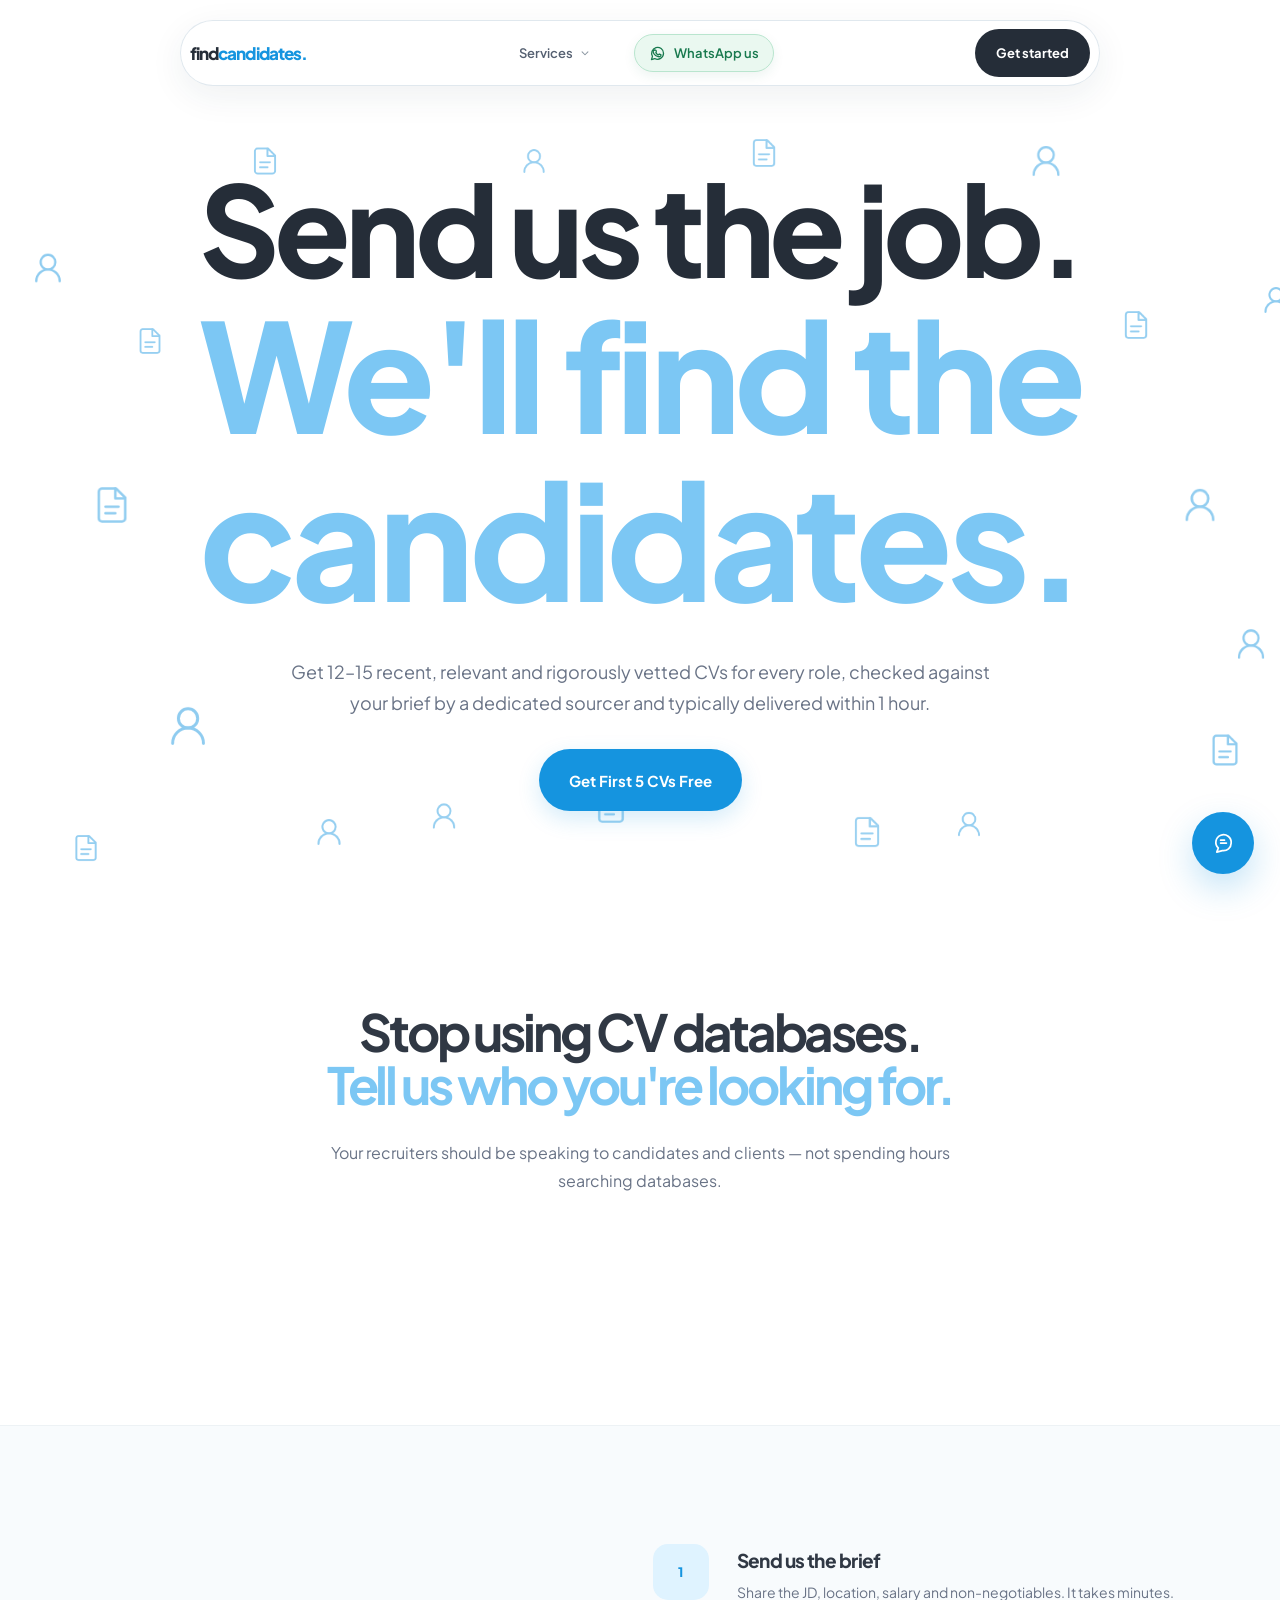
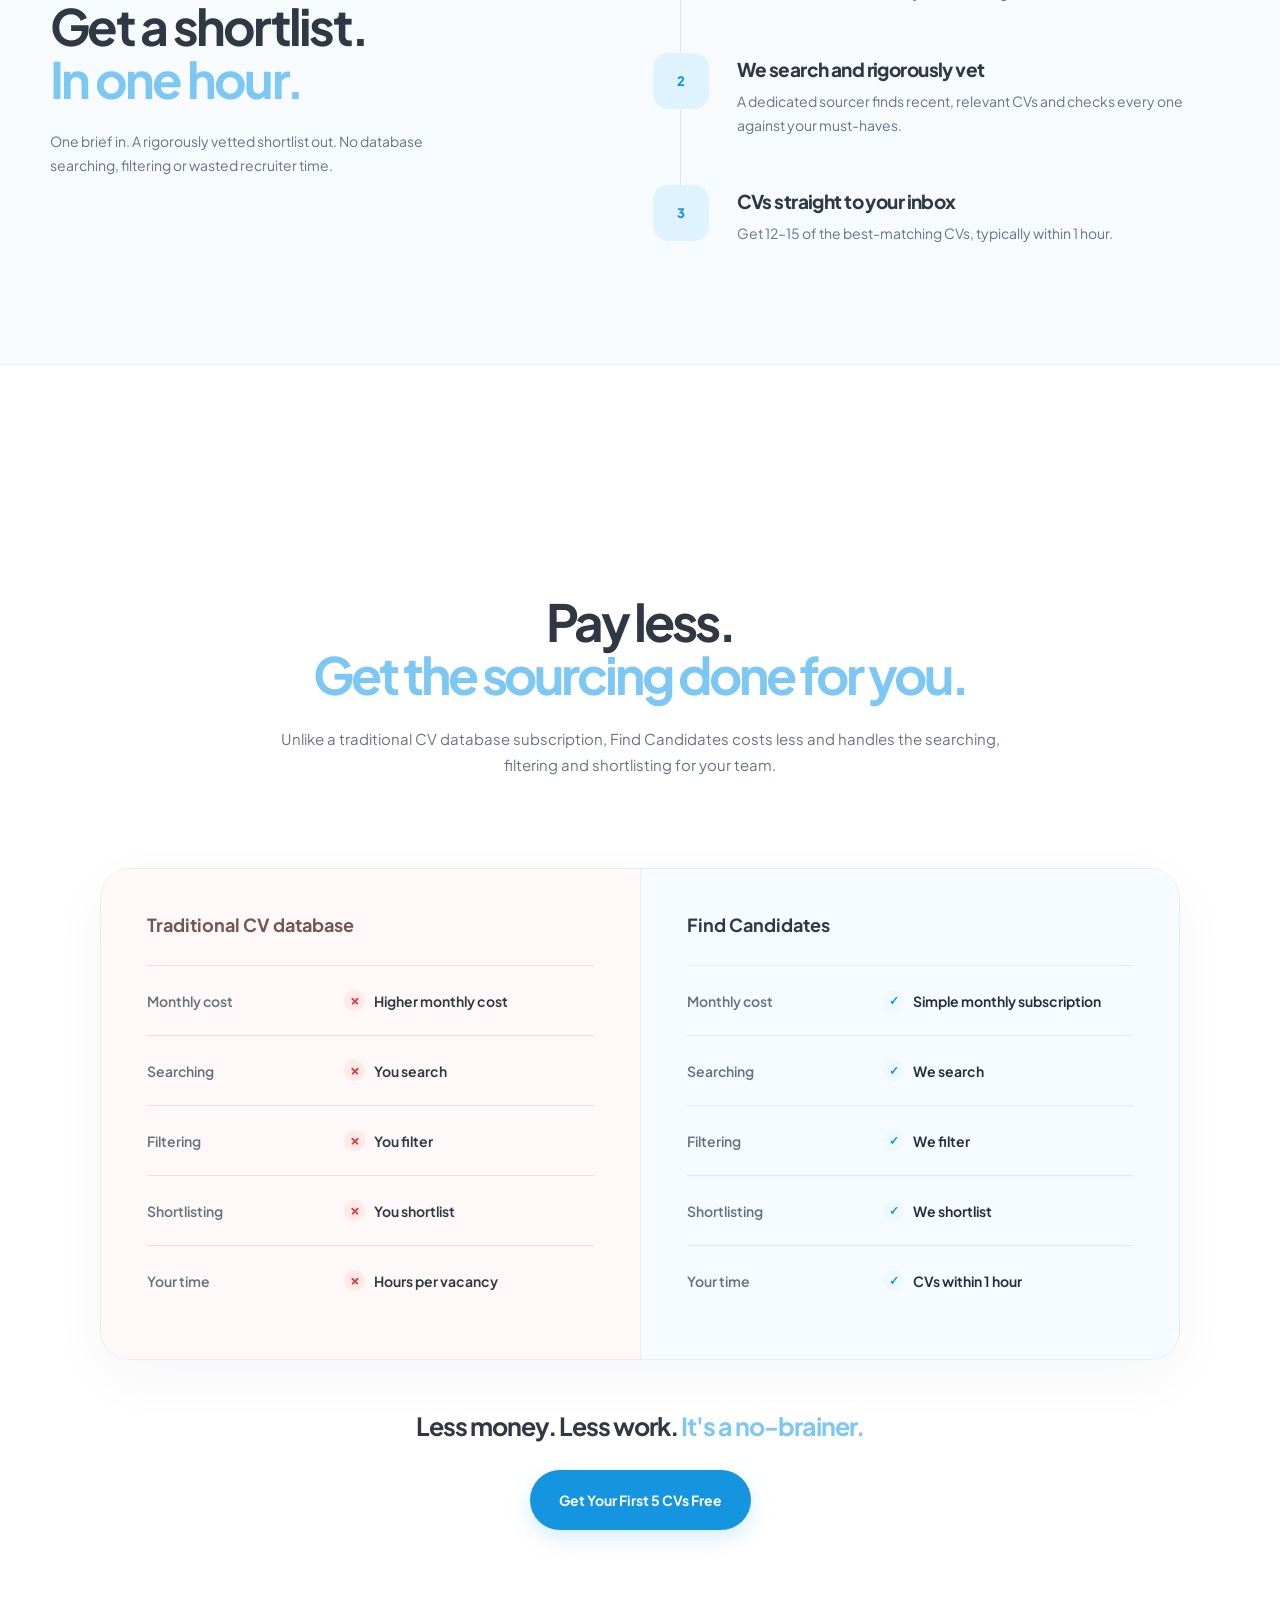
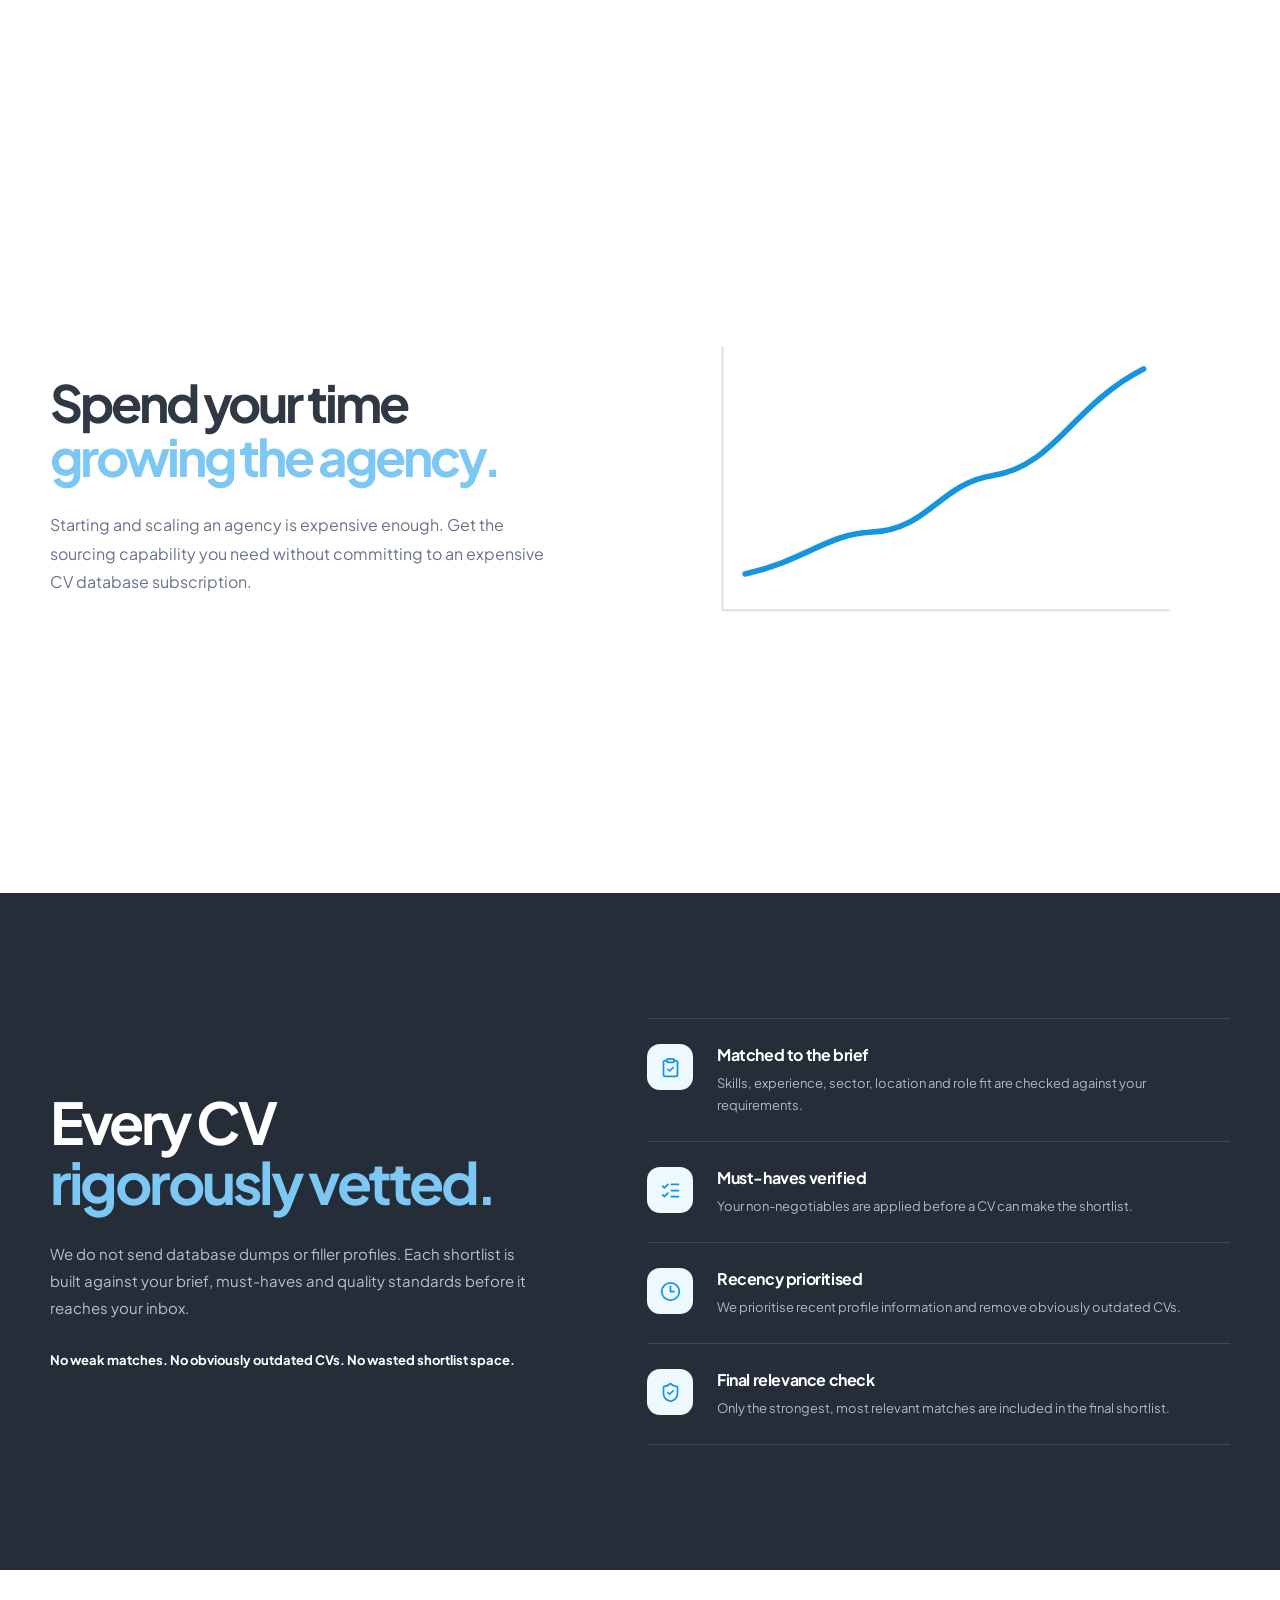
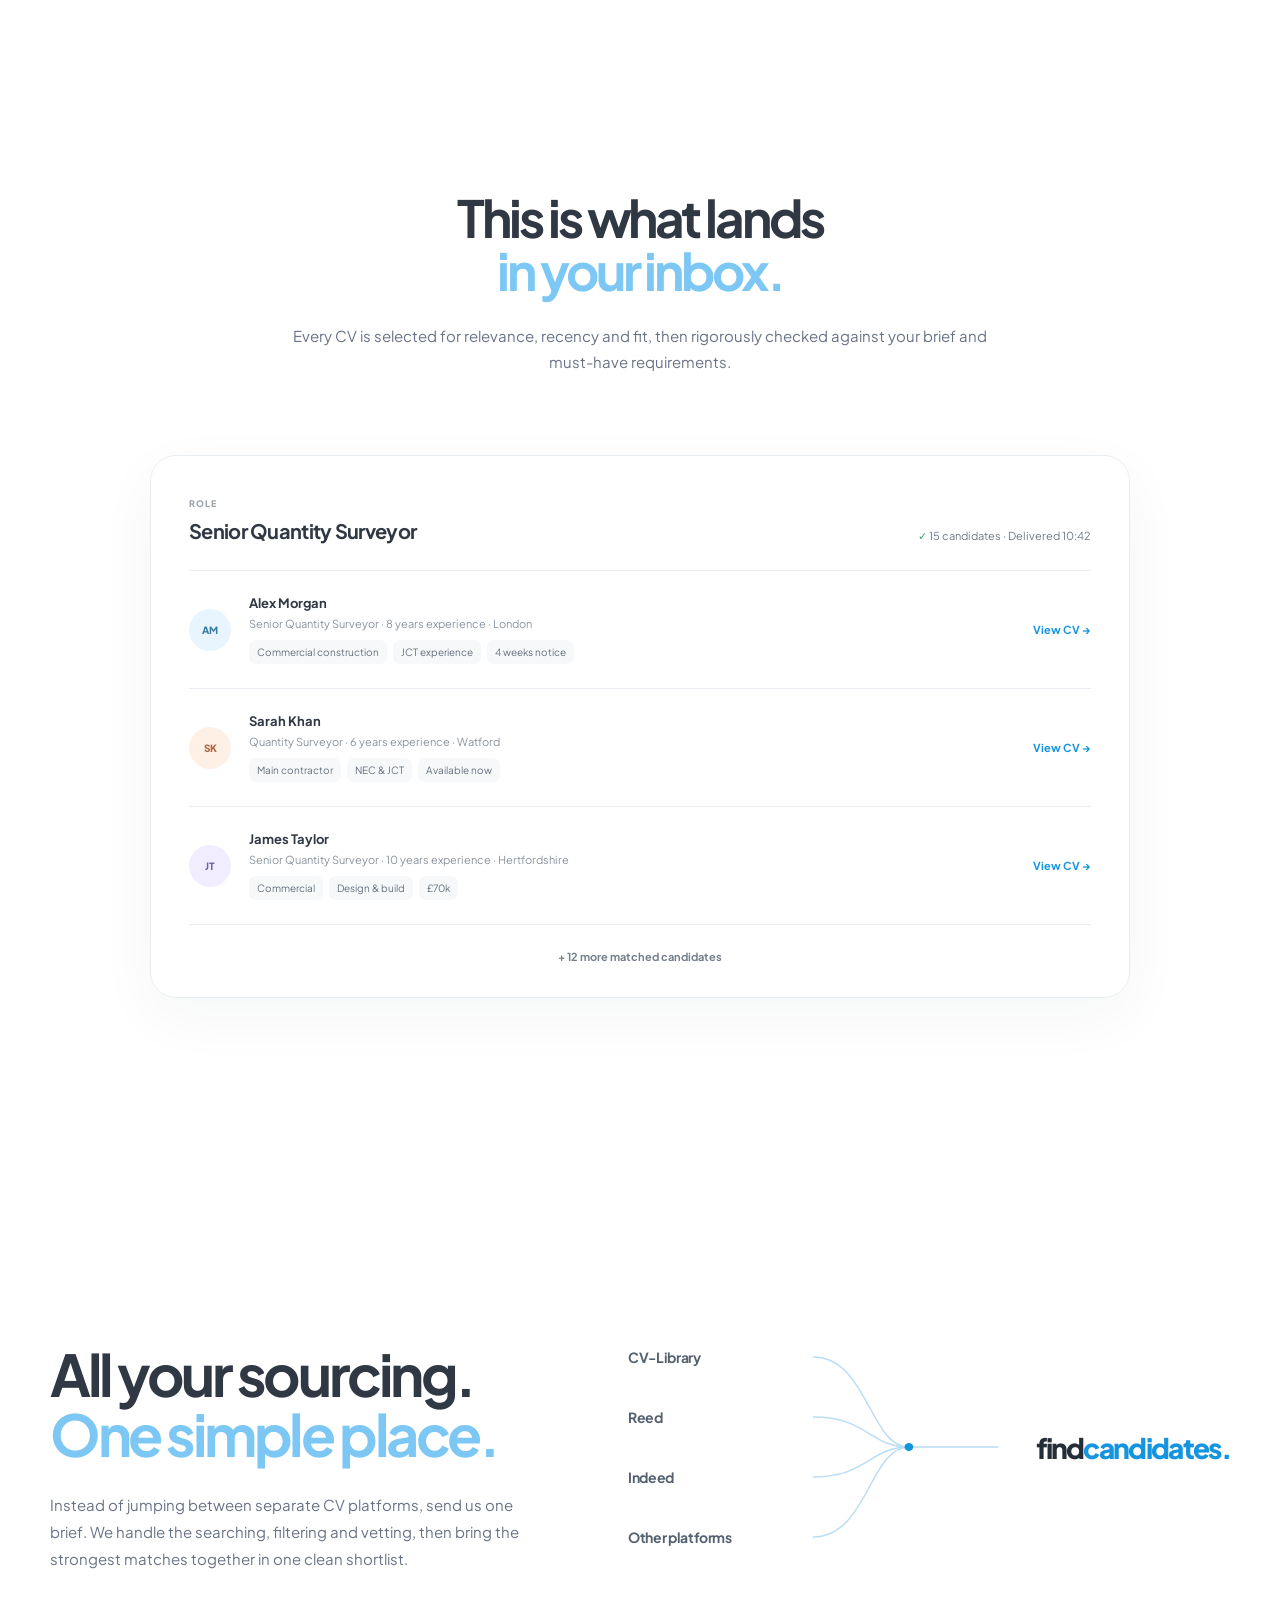
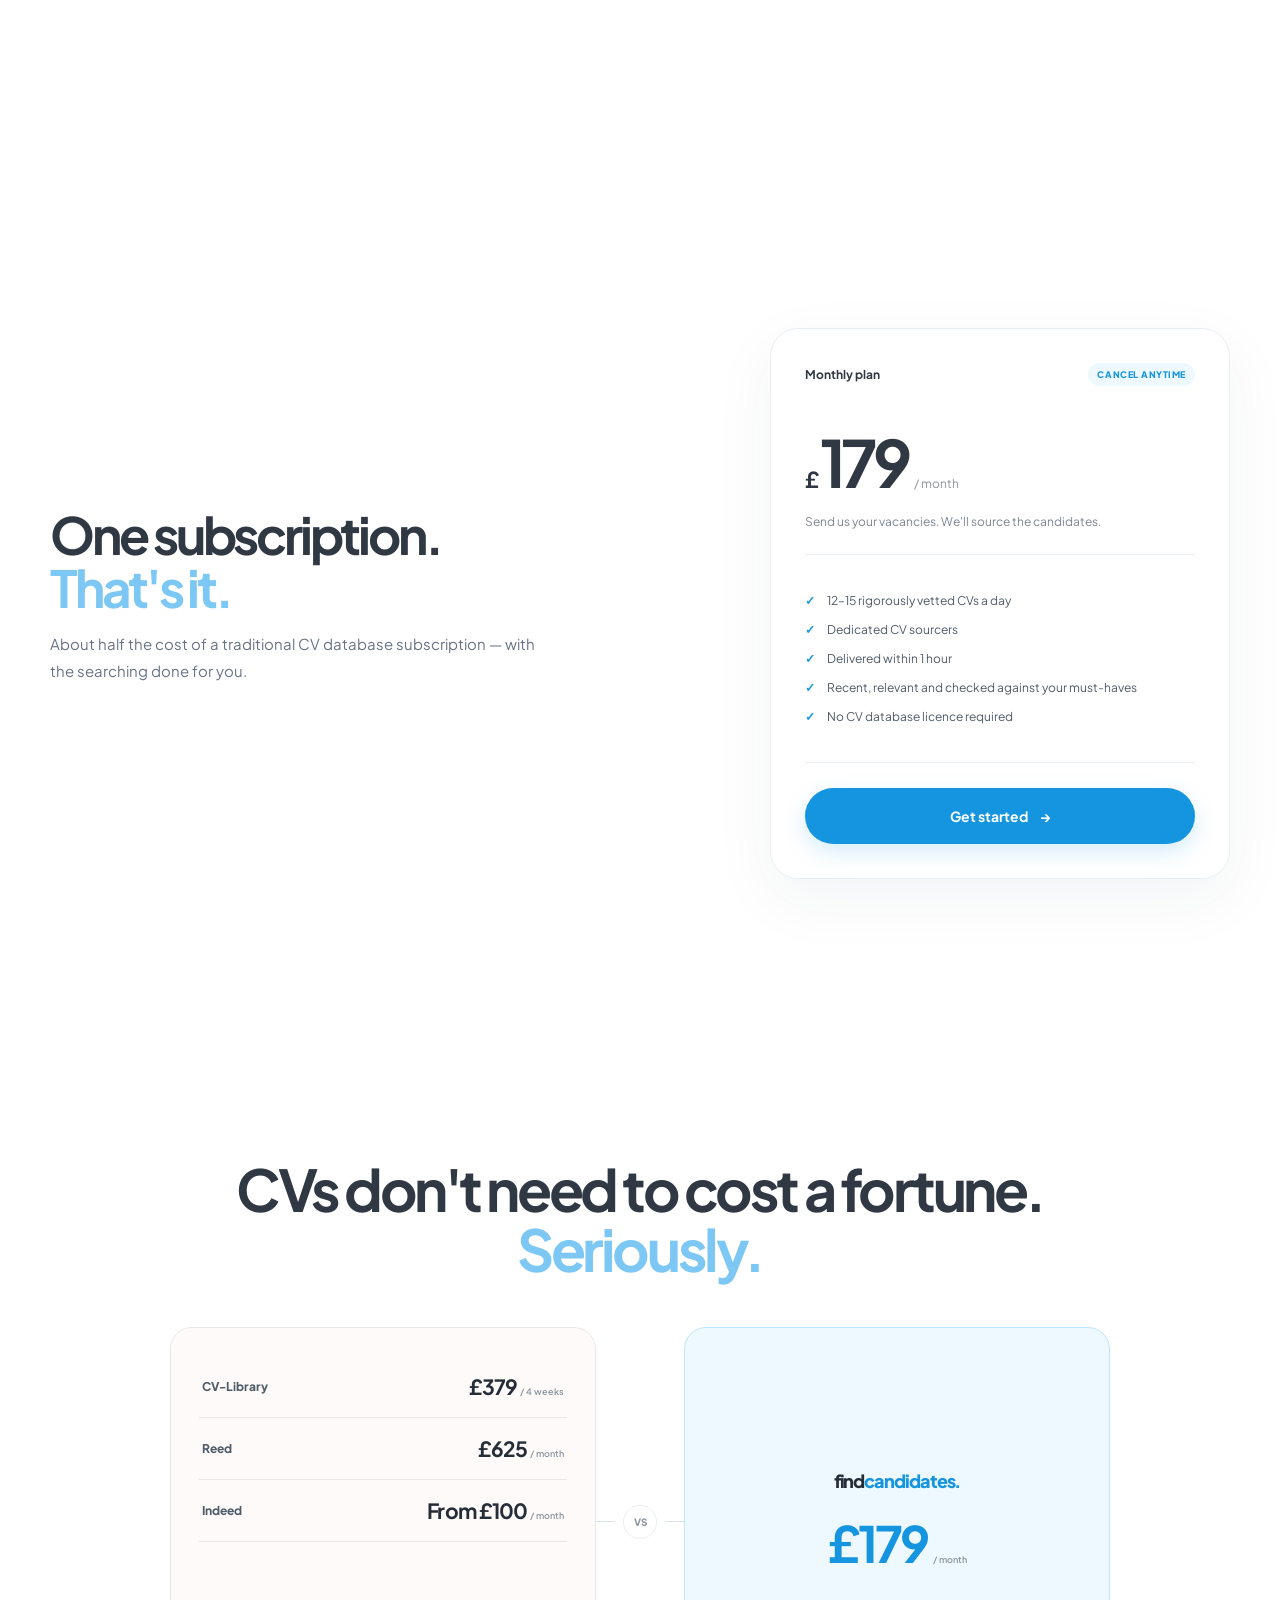
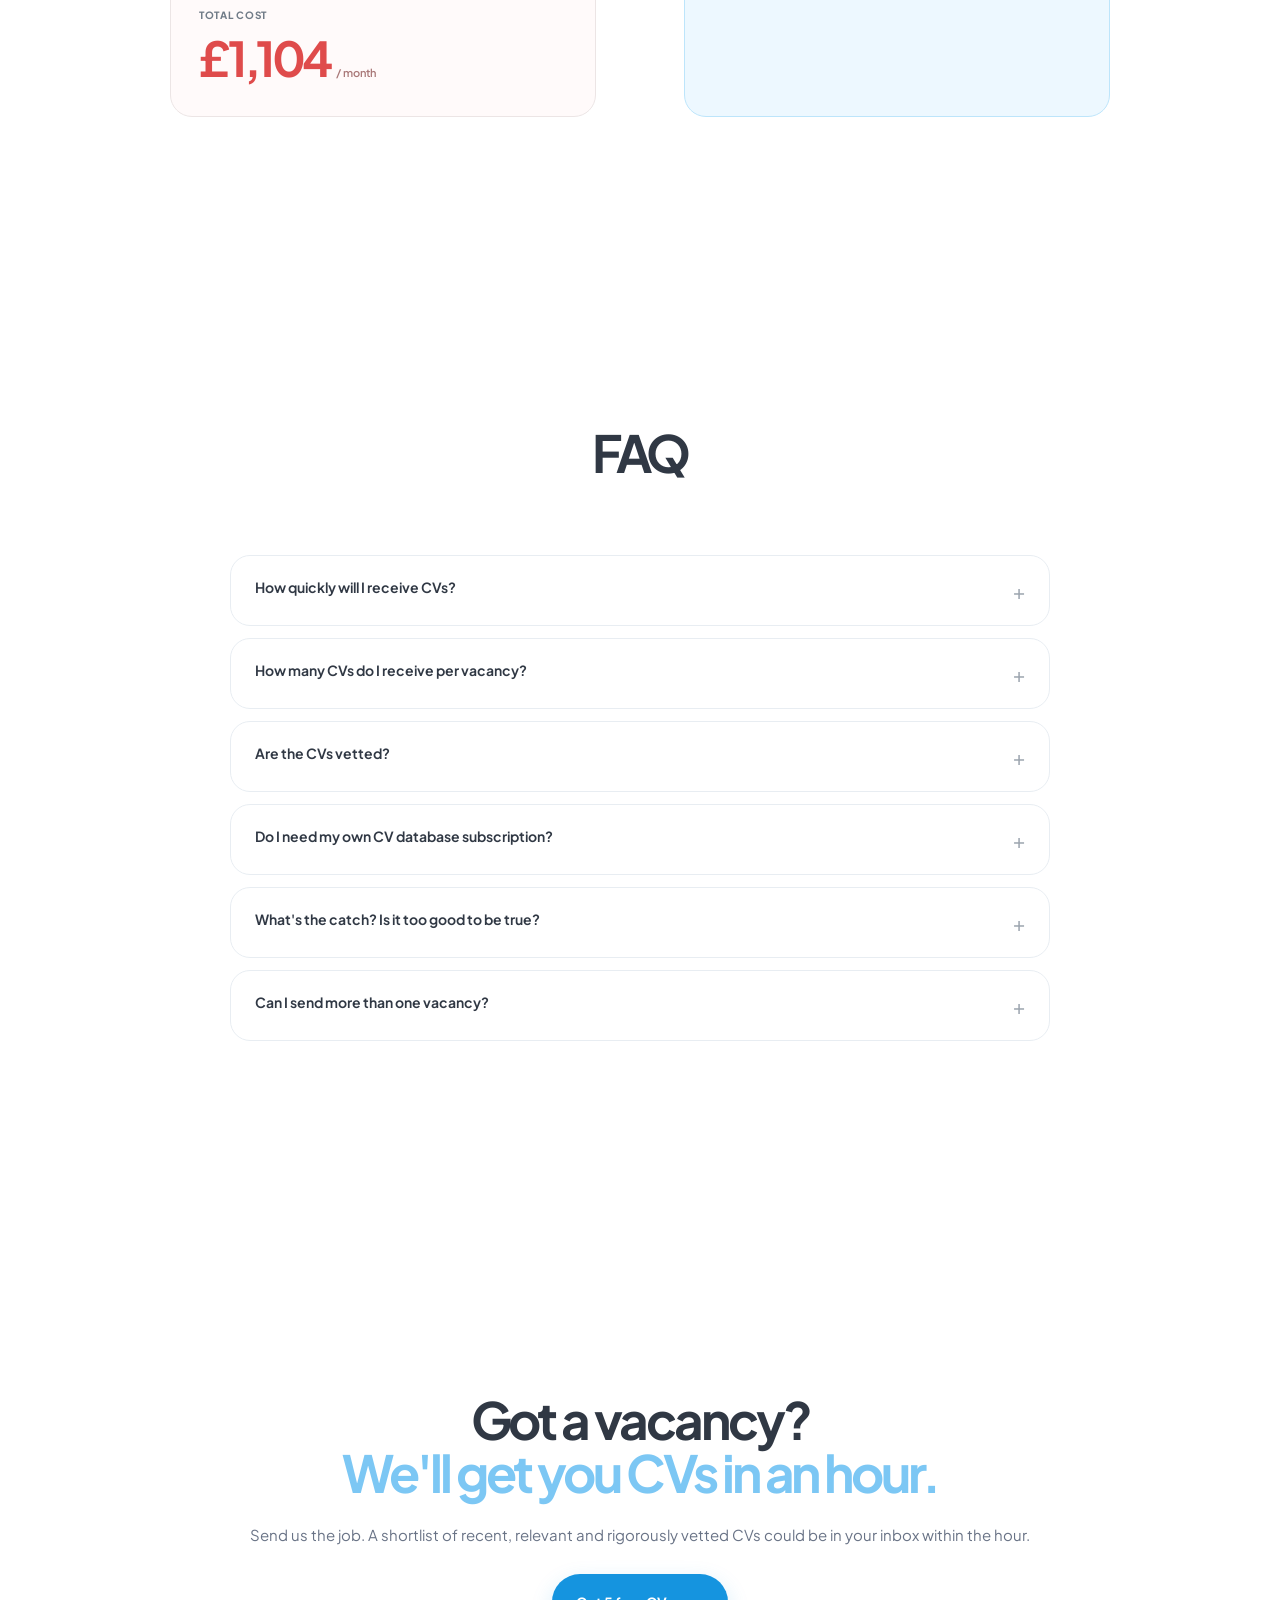
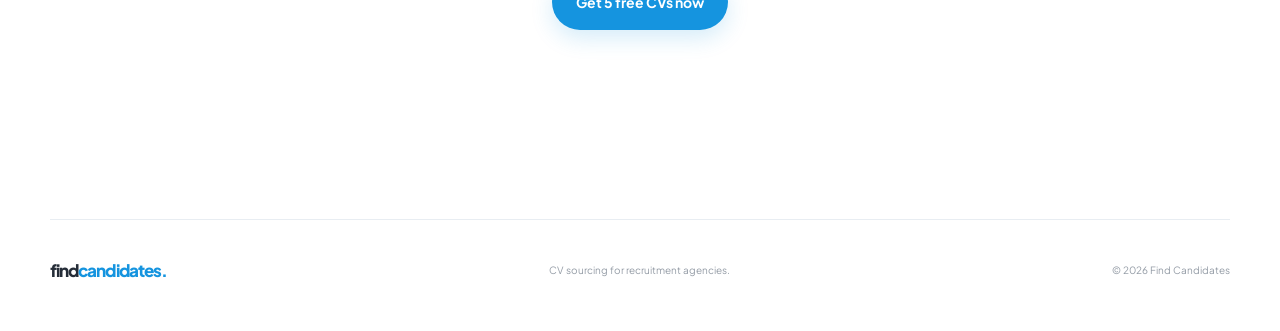
==== commit 47d106a5: "Update CV sourcing price to £179 per month" ====
--- a/index.html
+++ b/index.html
@@ -20,6 +20,7 @@
           <div class="services-dropdown">
             <a href="#top"><strong>CV sourcing</strong><small>Vetted CVs for your vacancies</small></a>
             <a href="websites/"><strong>Recruitment websites</strong><small>Build a stronger agency presence</small></a>
+            <a href="nhs-leads/"><strong>NHS recruitment leads</strong><small>Live vacancies and decision-maker emails</small></a>
           </div>
         </div>
         <a class="nav-whatsapp" data-brief-cta href="#brief-dialog" aria-label="WhatsApp us">
@@ -209,7 +210,7 @@
       </div>
       <div class="price-card reveal">
         <div class="price-top"><span>Monthly plan</span><span class="badge">Cancel anytime</span></div>
-        <div class="price"><span>£</span><strong>150</strong><small>/ month</small></div>
+        <div class="price"><span>£</span><strong>179</strong><small>/ month</small></div>
         <p>Send us your vacancies. We'll source the candidates.</p>
         <ul>
           <li><span>✓</span> 12–15 rigorously vetted CVs a day</li>
@@ -249,7 +250,7 @@
         <div class="cost-versus" aria-hidden="true"><span></span><b>vs</b><span></span></div>
         <div class="find-cost">
           <div class="one-place-brand">find<span>candidates.</span></div>
-          <strong>&pound;150 <small>/ month</small></strong>
+          <strong>&pound;179 <small>/ month</small></strong>
         </div>
       </div>
     </section>
@@ -258,7 +259,7 @@
       <div class="section-head reveal"><h2>FAQ</h2></div>
       <div class="faq-list reveal">
         <details><summary>How quickly will I receive CVs?<span>+</span></summary><p>Most roles are delivered within 1 hour. Harder-to-fill or more niche roles can take a little longer, depending on the brief and candidate market.</p></details>
-        <details><summary>How many CVs do I receive per vacancy?<span>+</span></summary><p>Your plan includes 12–15 vetted, relevant CVs each day.</p></details>
+        <details><summary>How many CVs do I receive per vacancy?<span>+</span></summary><p>On average, you’ll receive 10–15 vetted, relevant CVs per vacancy, but the exact number may be higher or lower depending on the role. For example, a Registered Manager role will typically have a smaller candidate pool than a Support Worker role. We’ll always be transparent about the likely volume for each brief.</p></details>
         <details><summary>Are the CVs vetted?<span>+</span></summary><p>Yes. Every CV is rigorously checked against your brief, including skills, experience, location and the recency of the profile where available. Weak, outdated or irrelevant matches are removed so only the strongest CVs reach your shortlist.</p></details>
         <details><summary>Do I need my own CV database subscription?<span>+</span></summary><p>No. The point is to give your agency a sourcing function without requiring your recruiters to spend their day searching a CV database.</p></details>
         <details><summary>What's the catch? Is it too good to be true?<span>+</span></summary><p>There isn't one. Our sourcers use multiple leading CV databases and online sourcing channels, then handle the searching, filtering and vetting for you. You get access to that sourcing capability through one simple monthly subscription, without stacking up separate database licences that can run into four figures every month. Less cost, less admin and far less work for your recruiters.</p></details>
--- a/styles.css
+++ b/styles.css
@@ -97,6 +97,134 @@
 
 @media(max-width:800px){
   h1{font-size:clamp(48px,10vw,68px)}
+}
+
+/* NHS recruitment leads landing page */
+.nhs-leads-page{background:#fff;color:var(--ink)}
+.leads-hero{position:relative;isolation:isolate;min-height:100svh;padding:190px 24px 115px;overflow:hidden;text-align:center}
+.leads-hero::before{content:"";position:absolute;z-index:-2;inset:0;background:#fff}
+.leads-hero>.service-hero-icons{inset:82px 0 0}
+.leads-hero-copy{position:relative;z-index:1;width:min(1050px,100%);margin:0 auto}
+.leads-hero-copy h1{margin:0;color:var(--ink-strong);font-size:clamp(66px,7.7vw,116px);font-weight:750;letter-spacing:-.065em;line-height:.99}
+.leads-hero-copy h1 .leads-hero-line{display:block;color:var(--ink-strong)}
+.leads-hero-copy h1 .leads-hero-period{color:var(--blue)}
+.leads-hero-copy h1 .leads-hero-count{font-size:.88em}
+.leads-hero-copy>p:not(.service-kicker){max-width:760px;margin:31px auto 0;color:var(--muted);font-size:18px;line-height:1.7}
+.leads-hero .service-actions{justify-content:center;margin-top:34px}
+.leads-sheet-wrap{position:relative;z-index:1;width:min(1180px,100%);margin:95px auto 0;overflow:hidden;border:1px solid #d9e7f0;border-radius:26px;background:#fff;box-shadow:0 30px 90px rgba(37,74,99,.11);text-align:left}
+.leads-sheet-toolbar{display:flex;min-height:68px;padding:0 22px;align-items:center;justify-content:space-between;border-bottom:1px solid #e6edf2}
+.leads-sheet-toolbar>div{display:flex;align-items:center;gap:11px;color:var(--ink-strong);font-size:13px}
+.leads-sheet-icon{display:grid;width:35px;height:35px;place-items:center;border-radius:10px;background:#e8f7ee;color:#27925b}
+.leads-sheet-icon svg{width:18px;height:18px;fill:none;stroke:currentColor;stroke-width:1.8;stroke-linecap:round;stroke-linejoin:round}
+.leads-sheet-toolbar>span{display:flex;align-items:center;gap:7px;color:#71808d;font-size:10px;font-weight:700;text-transform:uppercase;letter-spacing:.07em}
+.leads-sheet-toolbar>span i{width:7px;height:7px;border-radius:50%;background:#38a76c;box-shadow:0 0 0 4px #eaf8f0}
+.leads-table{overflow-x:auto}
+.leads-row{display:grid;grid-template-columns:1.15fr 1.2fr .85fr .9fr 1.35fr .55fr;min-width:900px;border-bottom:1px solid #edf1f4}
+.leads-row:last-child{border-bottom:0}
+.leads-row span{min-width:0;padding:18px 17px;border-right:1px solid #edf1f4;color:#5f6b77;font-size:11px;white-space:nowrap;overflow:hidden;text-overflow:ellipsis}
+.leads-row span:last-child{border-right:0}
+.leads-row-head{background:#f7f9fb}
+.leads-row-head span{padding-top:12px;padding-bottom:12px;color:#8b96a0;font-size:9px;font-weight:800;text-transform:uppercase;letter-spacing:.07em}
+.leads-row b{display:inline-flex;align-items:center;gap:6px;color:#2f9660;font-size:10px}
+.leads-row b::before{content:"";width:5px;height:5px;border-radius:50%;background:#39aa6c}
+.leads-sheet-foot{display:flex;padding:17px 22px;align-items:center;justify-content:space-between;background:#fbfcfd;color:#8a959f;font-size:10px}
+.leads-sheet-foot strong{color:var(--blue-deep);font-size:11px}
+.leads-proof{padding:90px 24px 45px;background:#fff}
+.leads-proof-inner{display:grid;width:min(1080px,100%);margin:auto;grid-template-columns:repeat(4,1fr);gap:55px}
+.leads-proof article{padding:0;text-align:center}
+.leads-proof strong{display:block;color:var(--ink-strong);font-size:29px;letter-spacing:-.055em}
+.leads-proof span{display:block;margin-top:9px;color:#82909b;font-size:11px;font-weight:650;letter-spacing:-.01em}
+.nhs-leads-page .service-statement{padding-top:180px;padding-bottom:180px}
+.nhs-leads-page .service-process-band{margin-top:0}
+.nhs-leads-page .service-process-inner{grid-template-columns:.9fr 1.1fr}
+.nhs-leads-page .service-process-inner .service-kicker{margin-bottom:23px}
+.nhs-leads-page .service-process-inner li{padding-bottom:38px}
+.nhs-leads-page .service-included{padding-top:95px}
+.nhs-leads-page .service-section-head .service-kicker{margin:0 auto 22px}
+.leads-comparison{padding:30px 0 190px}
+.leads-comparison .service-section-head>p{max-width:650px;margin:25px auto 0;color:var(--muted);font-size:15px;line-height:1.75}
+.leads-compare-table{max-width:1080px;margin:72px auto 0;overflow:hidden;border:1px solid #dfe7ec;border-radius:26px;background:#fff;box-shadow:0 20px 65px rgba(29,52,73,.055)}
+.leads-compare-row{display:grid;grid-template-columns:170px minmax(0,1fr) minmax(0,1fr);border-bottom:1px solid #e7edf1}
+.leads-compare-row:last-child{border-bottom:0}
+.leads-compare-row>span,.leads-compare-row>strong,.leads-compare-row>p{display:flex;min-width:0;min-height:72px;margin:0;padding:18px 22px;align-items:center}
+.leads-compare-row>span{color:#7c8792;font-size:11px;font-weight:750}
+.leads-compare-row>strong{font-size:14px;color:var(--ink-strong)}
+.leads-compare-row>p{gap:11px;color:#66717d;font-size:12px;line-height:1.55}
+.leads-compare-row>*:nth-child(2){border-left:1px solid #e7edf1;background:#fffafa}
+.leads-compare-row>*:nth-child(3){border-left:1px solid #dcecf5;background:#f7fcff}
+.leads-compare-row>p:nth-child(3){color:#334454;font-weight:650}
+.leads-compare-head{background:#f8fafb}
+.leads-compare-head>span,.leads-compare-head>strong{min-height:64px;font-size:11px;text-transform:uppercase;letter-spacing:.06em}
+.leads-compare-head>strong:nth-child(2){color:#865f5f}
+.leads-compare-head>strong:nth-child(3){color:var(--blue-deep)}
+.leads-compare-row .bad,.leads-compare-row .good{flex:0 0 21px}
+.leads-callout{padding:125px 24px;background:var(--ink-strong);color:#fff}
+.leads-callout-inner{display:grid;width:min(1180px,100%);margin:auto;grid-template-columns:.88fr 1.12fr;gap:105px;align-items:center}
+.leads-callout .service-kicker{margin-bottom:23px;background:rgba(124,199,244,.12)}
+.leads-callout h2{margin:0;font-size:clamp(38px,4.5vw,58px);font-weight:700;letter-spacing:-.06em;line-height:1.06}
+.leads-callout h2 span{color:var(--blue)}
+.leads-callout-copy>p{margin:27px 0 0;color:#b8c3cc;font-size:16px;line-height:1.7}
+.leads-sources-visual{display:grid;grid-template-columns:minmax(125px,.8fr) minmax(100px,.8fr) minmax(165px,1fr);min-height:320px;align-items:center}
+.leads-source-labels{display:grid;height:240px;grid-template-rows:repeat(4,1fr);align-items:center}
+.leads-source-labels span{color:#e7edf2;font-size:14px;font-weight:700;letter-spacing:-.025em;white-space:nowrap}
+.leads-connection-map{display:block;width:100%;height:240px;overflow:visible}
+.leads-connection-map path{fill:none;stroke:#69bff0;stroke-width:1.5;vector-effect:non-scaling-stroke}
+.leads-connection-map circle{fill:#1594df}
+.leads-excel-destination{display:flex;min-height:160px;padding:24px 18px;border:1px solid rgba(124,199,244,.38);border-radius:22px;background:rgba(255,255,255,.06);align-items:center;justify-content:center;flex-direction:column;text-align:center;box-shadow:0 18px 45px rgba(0,0,0,.12)}
+.leads-excel-destination>span{display:grid;width:48px;height:48px;margin-bottom:17px;border-radius:14px;background:#e8f7ee;color:#27925b;place-items:center}
+.leads-excel-destination svg{width:23px;height:23px;fill:none;stroke:currentColor;stroke-width:1.8;stroke-linecap:round;stroke-linejoin:round}
+.leads-excel-destination strong{font-size:15px}
+.leads-excel-destination small{margin-top:6px;color:#aebbc5;font-size:10px}
+.leads-callout-list p{display:grid;margin:0;padding:25px 0;grid-template-columns:45px 1fr;column-gap:18px;border-bottom:1px solid rgba(255,255,255,.12)}
+.leads-callout-list p:first-child{border-top:1px solid rgba(255,255,255,.12)}
+.leads-callout-list p>span{grid-row:1/3;color:var(--blue);font-size:11px;font-weight:800}
+.leads-callout-list strong{font-size:16px}
+.leads-callout-list small{margin-top:7px;color:#aeb7c0;font-size:12px;line-height:1.6}
+.leads-faq{padding-top:180px}
+.nhs-leads-page .service-final{padding-top:35px}
+.nhs-leads-page .service-final .service-kicker{margin:0 auto 22px}
+
+@media(max-width:800px){
+  .leads-hero{min-height:auto;padding:150px 15px 85px}
+  .leads-hero-copy h1{font-size:clamp(49px,13vw,72px);line-height:1.02}
+  .leads-hero-copy>p:not(.service-kicker){font-size:16px}
+  .leads-hero .service-actions{flex-direction:column;gap:18px}
+  .leads-sheet-wrap{margin-top:65px;border-radius:20px}
+  .leads-sheet-toolbar{padding:0 16px}
+  .leads-sheet-toolbar>span{display:none}
+  .leads-sheet-foot{padding:15px 16px}
+  .leads-proof{padding:70px 20px 20px}
+  .leads-proof-inner{width:100%;grid-template-columns:1fr 1fr;gap:45px 24px}
+  .leads-proof article{padding:0}
+  .leads-proof strong{font-size:21px}
+  .nhs-leads-page .service-statement{padding:125px 0}
+  .nhs-leads-page .service-process-inner{grid-template-columns:1fr}
+  .nhs-leads-page .service-process-inner h2 .service-process-title-line{white-space:normal}
+  .nhs-leads-page .service-statement h2,.nhs-leads-page .service-section-head h2,.nhs-leads-page .service-final h2{white-space:normal}
+  .leads-comparison{padding:20px 0 140px}
+  .leads-compare-table{margin-top:55px;border-radius:20px}
+  .leads-compare-row{grid-template-columns:82px minmax(0,1fr) minmax(0,1fr)}
+  .leads-compare-row>span,.leads-compare-row>strong,.leads-compare-row>p{min-height:88px;padding:14px 10px}
+  .leads-compare-row>span{font-size:9px}
+  .leads-compare-row>strong{font-size:10px}
+  .leads-compare-row>p{align-items:flex-start;gap:6px;flex-direction:column;font-size:10px}
+  .leads-compare-head>span,.leads-compare-head>strong{min-height:66px;font-size:8px}
+  .leads-callout{padding:90px 20px}
+  .leads-callout-inner{grid-template-columns:1fr;gap:55px}
+  .leads-callout-copy{text-align:center}
+  .leads-callout-copy>p{margin-right:auto;margin-left:auto}
+  .leads-sources-visual{width:min(620px,100%);margin:auto}
+  .leads-faq{padding-top:130px}
+}
+
+@media(max-width:430px){
+  .leads-hero-copy h1{font-size:47px}
+  .leads-sheet-foot{align-items:flex-start;gap:5px;flex-direction:column}
+  .leads-proof span{font-size:10px}
+  .leads-sources-visual{grid-template-columns:minmax(100px,.9fr) minmax(72px,.65fr) minmax(135px,1fr)}
+  .leads-source-labels span{font-size:11px}
+  .leads-excel-destination{min-height:140px;padding:18px 12px}
+  .leads-excel-destination strong{font-size:12px}
 }
 
 @media(max-width:430px){
@@ -356,7 +484,22 @@
 .services-dropdown small{color:#84909c;font-size:10px;font-weight:500}
 
 @media(max-width:800px){
-  .services-menu{display:none}
+  .nav-pill{position:relative}
+  .nav-pill>.nav-cta{display:none}
+  .nav-links{gap:8px}
+  .services-menu{position:static;display:flex}
+  .services-trigger{height:38px;padding:0 12px;background:#f4f8fb;color:var(--ink-strong);font-size:12px}
+  .services-menu::after{display:none}
+  .services-dropdown{top:calc(100% + 10px);right:8px;left:8px;width:auto;transform:none;border-radius:18px;box-shadow:0 18px 42px rgba(31,55,76,.16)}
+  .services-menu:not(.is-open)>.services-dropdown{display:none}
+  .services-menu.is-open>.services-dropdown{display:block}
+  .services-menu.is-open .services-trigger{background:var(--blue-soft);color:var(--ink-strong)}
+  .services-menu.is-open .services-trigger svg{transform:rotate(180deg)}
+  .services-dropdown a{padding:13px 14px}
+}
+
+@media(max-width:600px){
+  .nav-whatsapp{display:none}
 }
 
 /* Full-screen editorial hero */
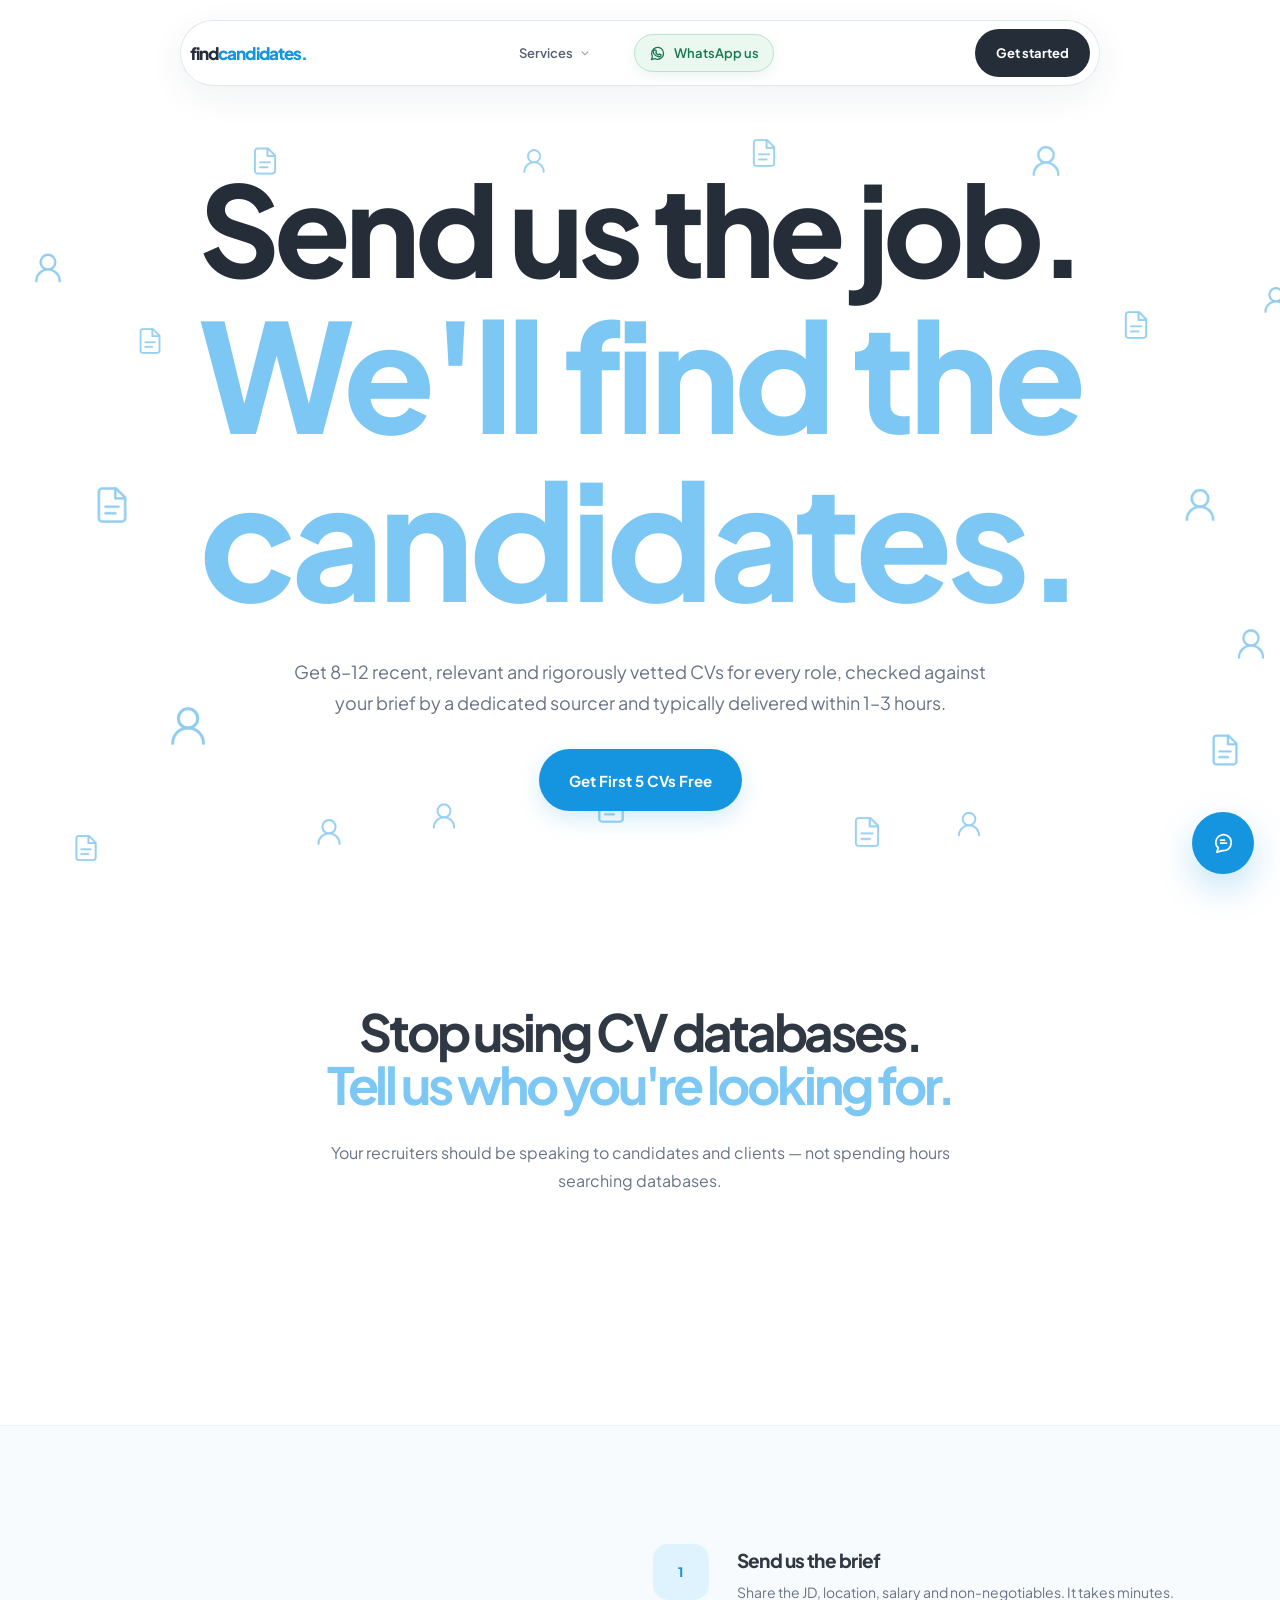
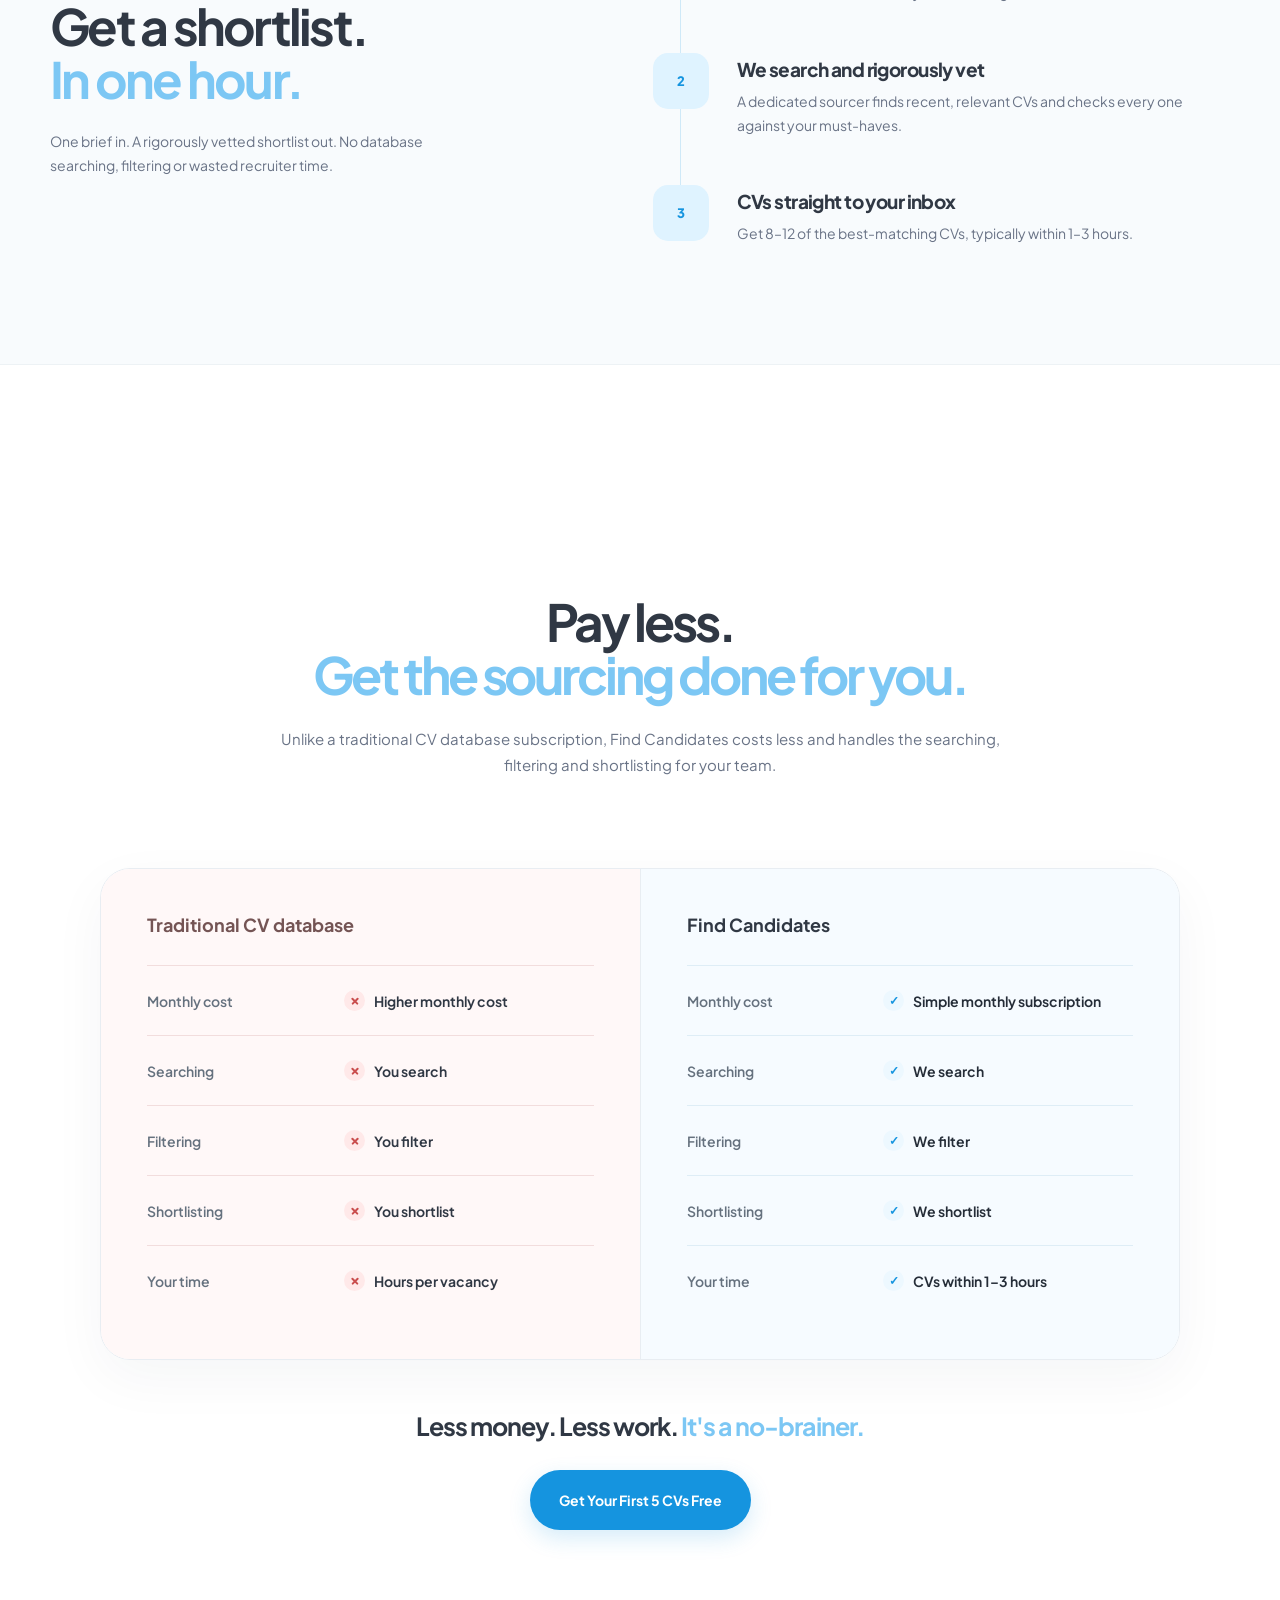
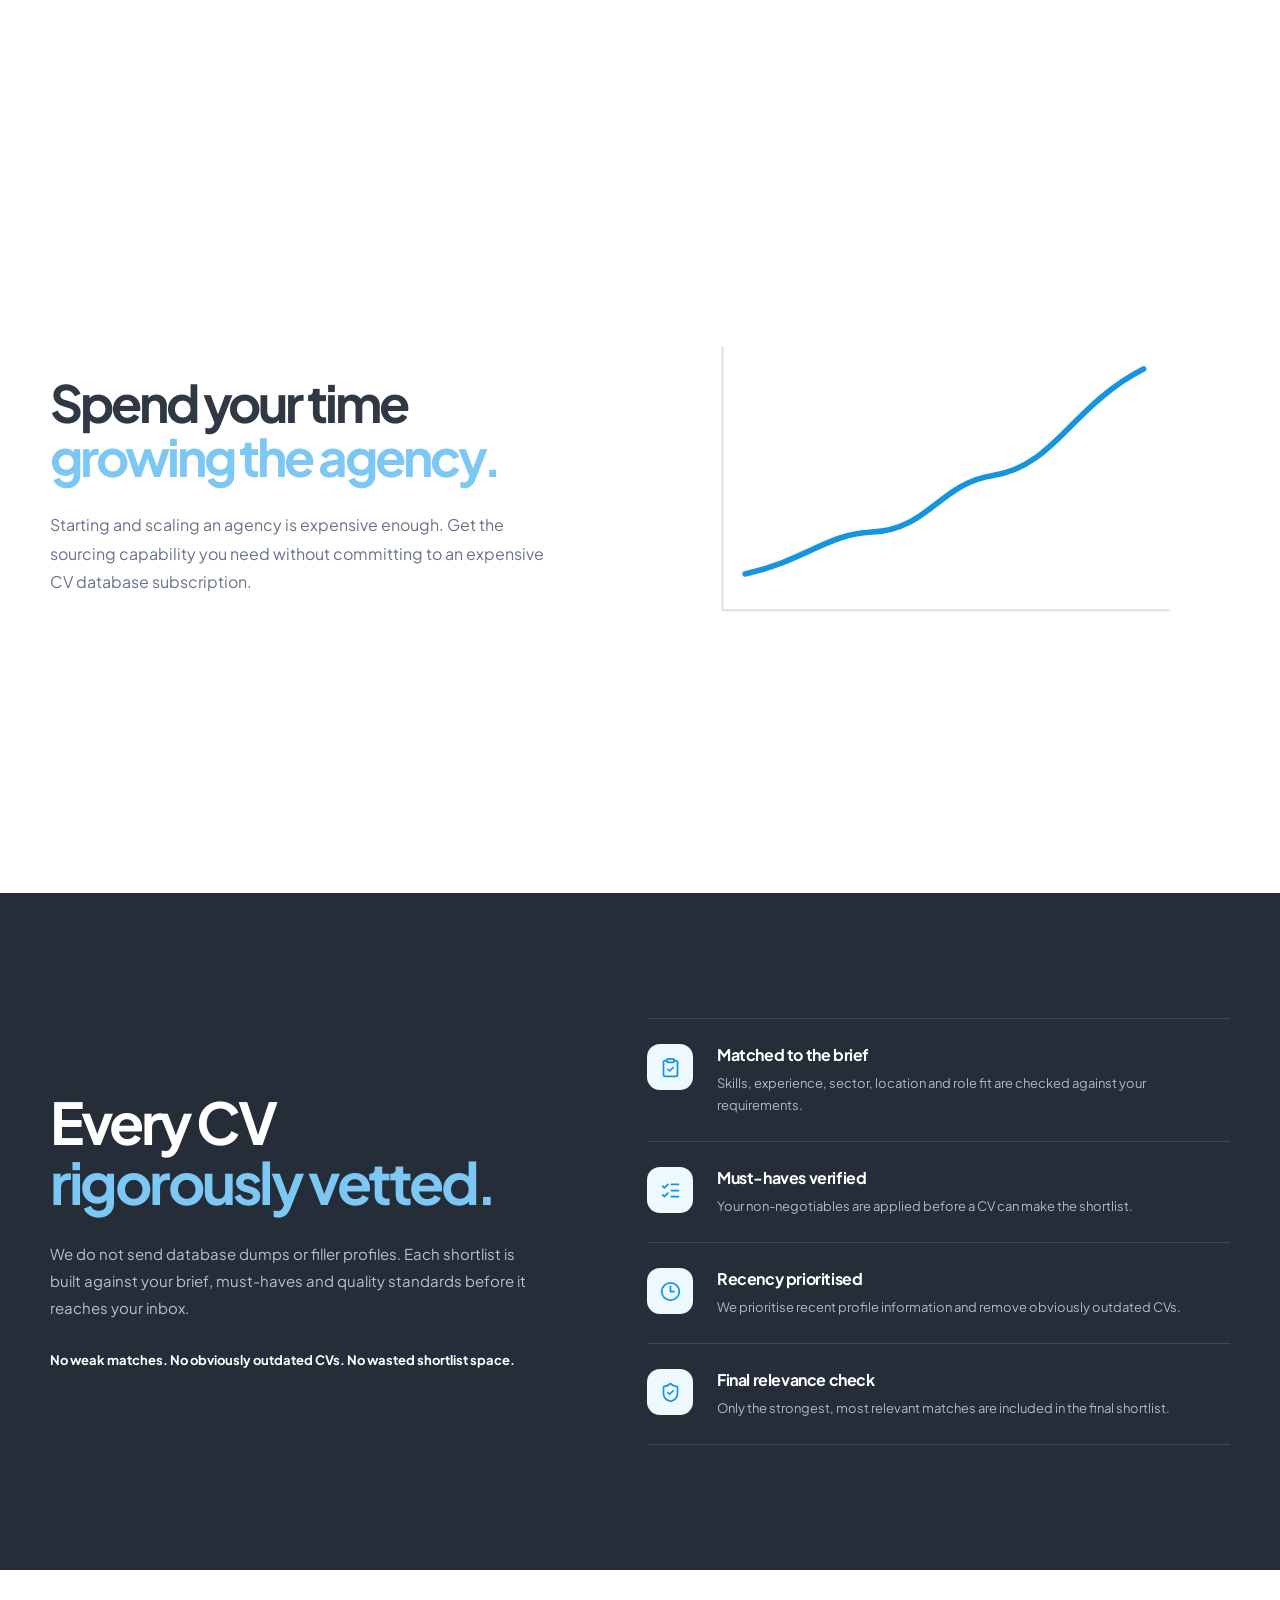
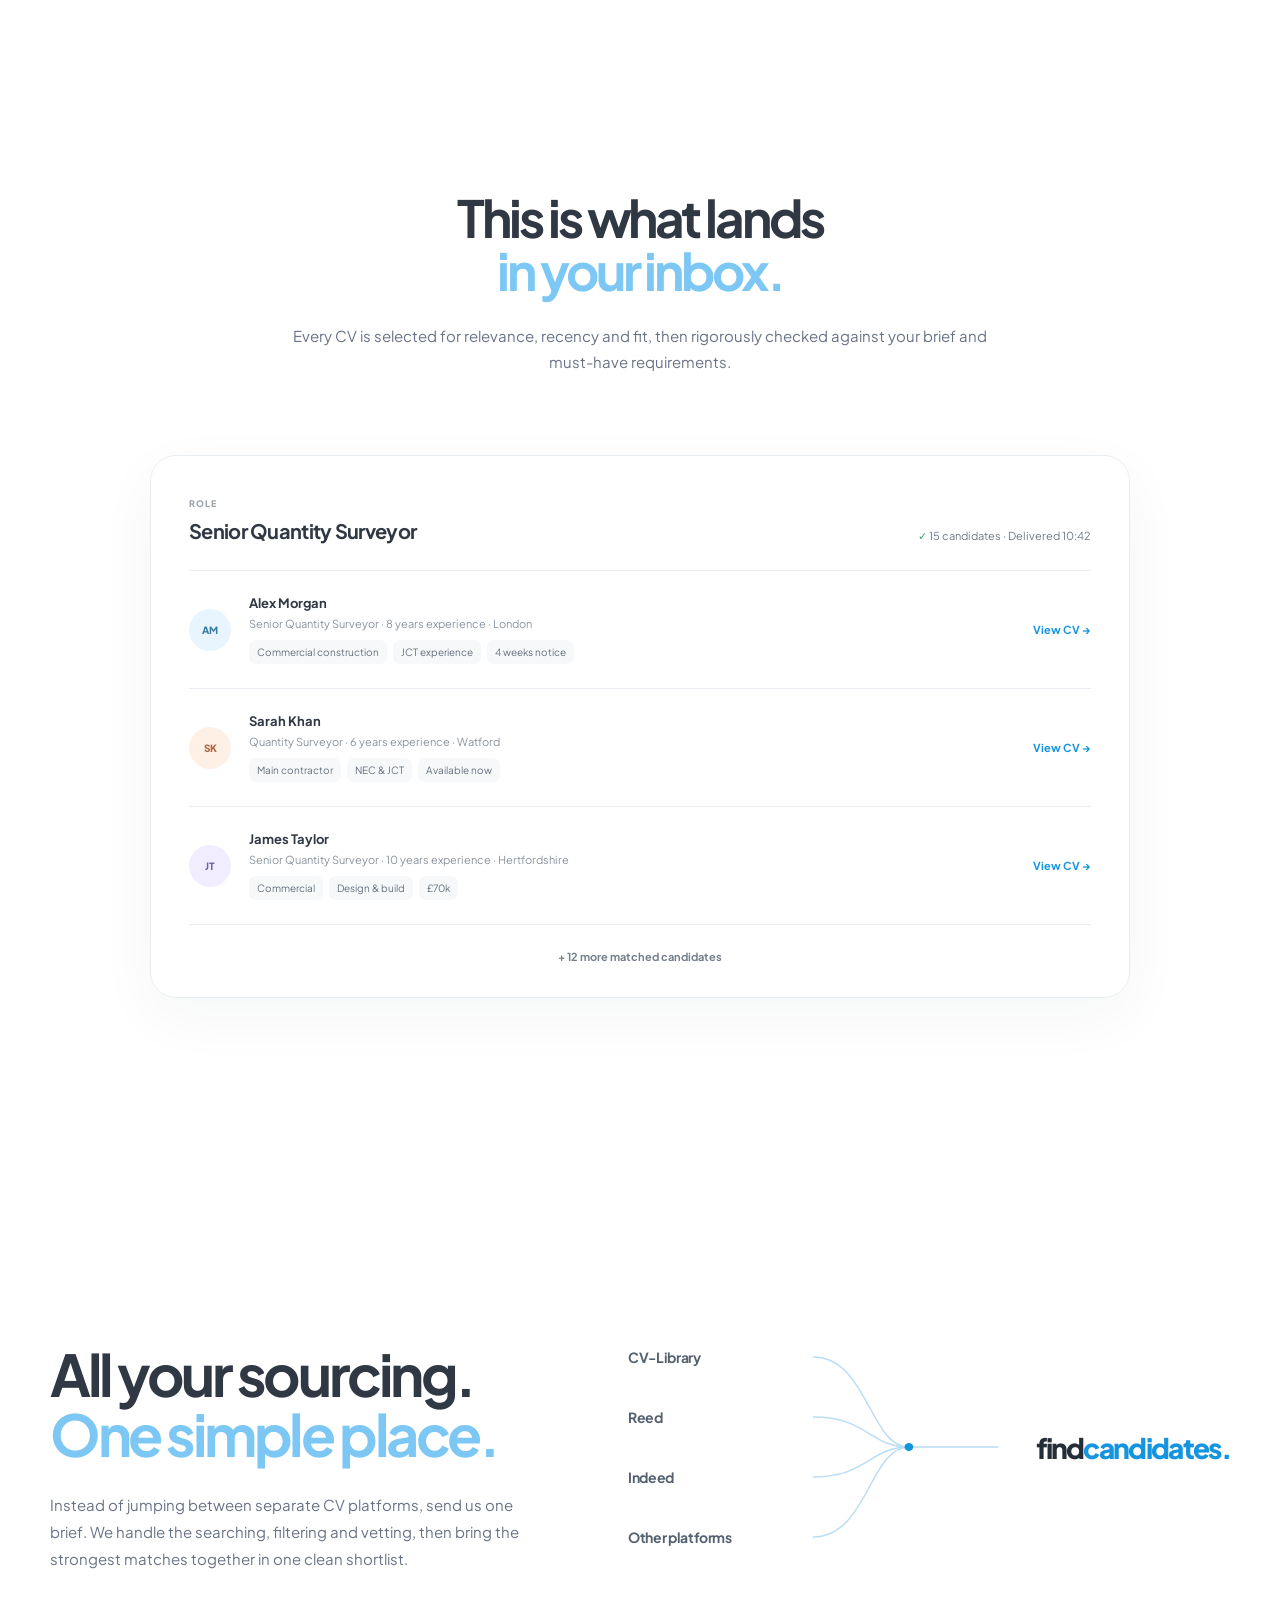
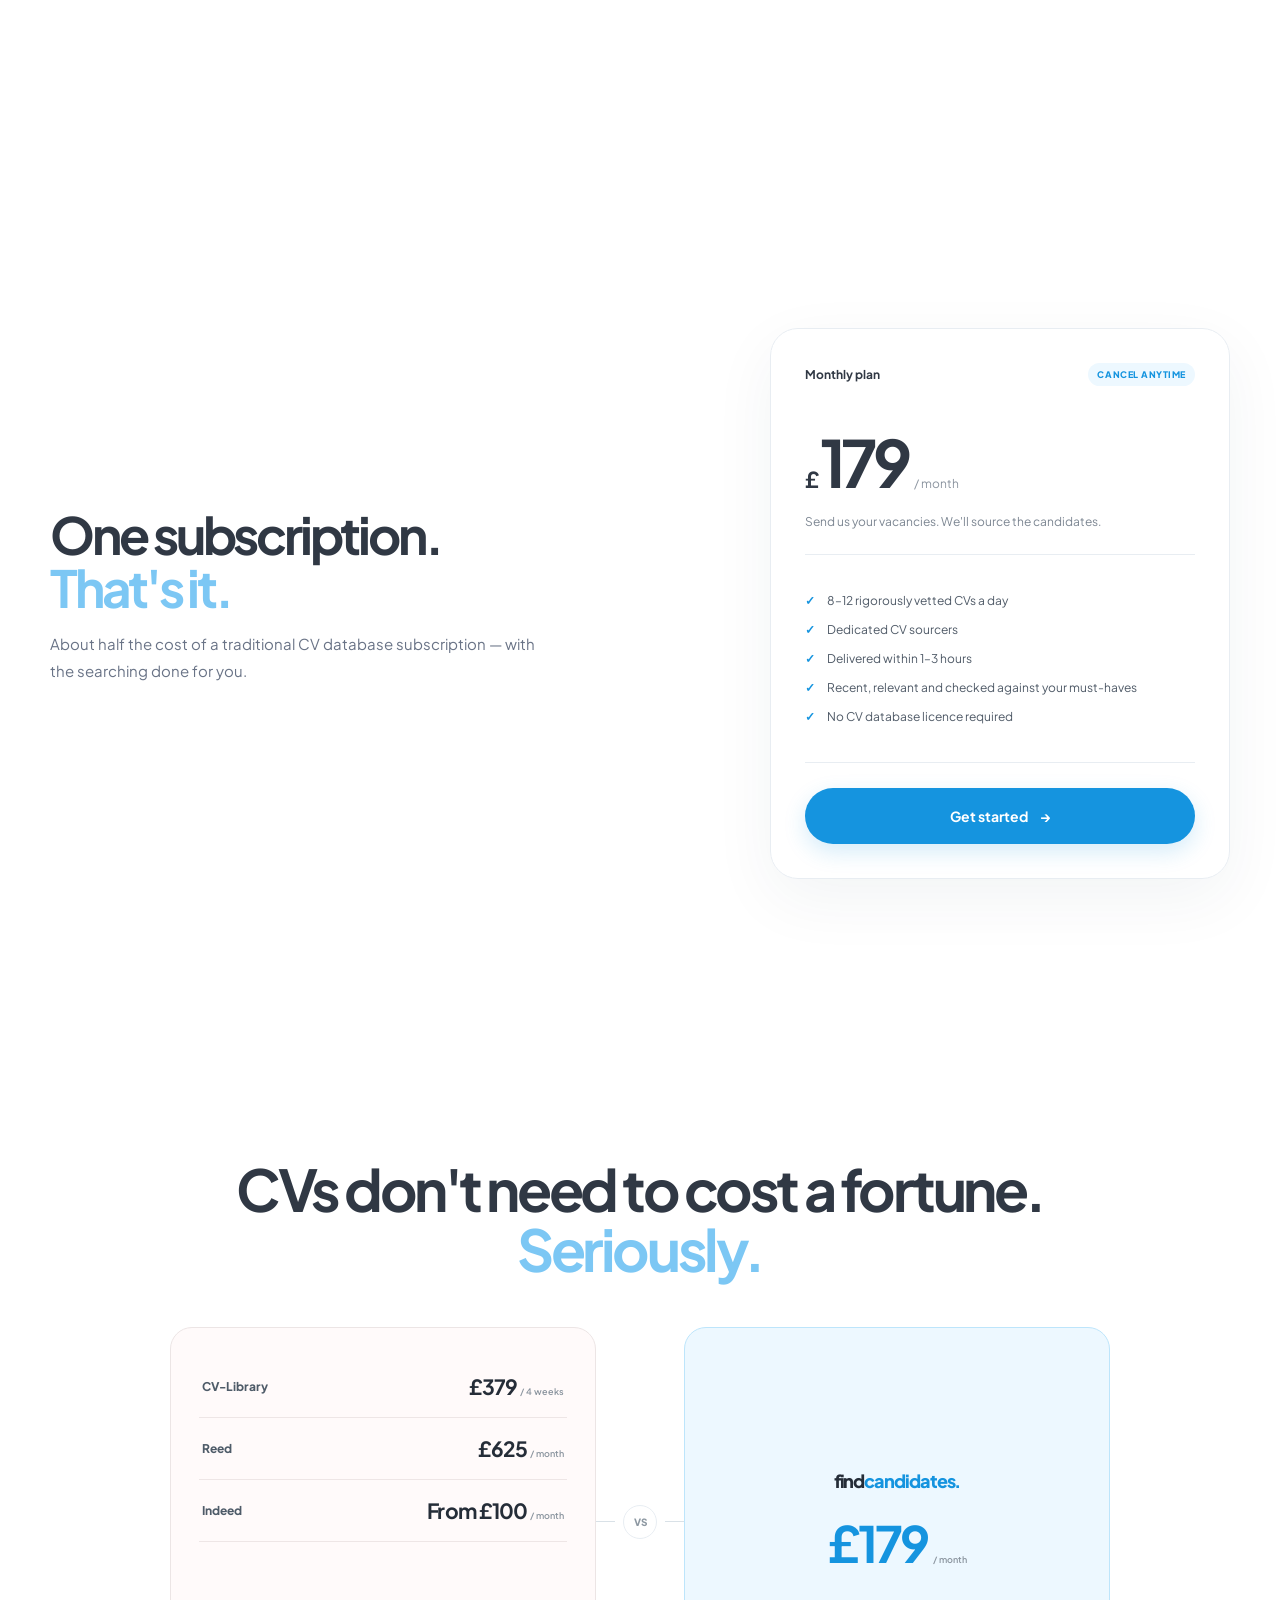
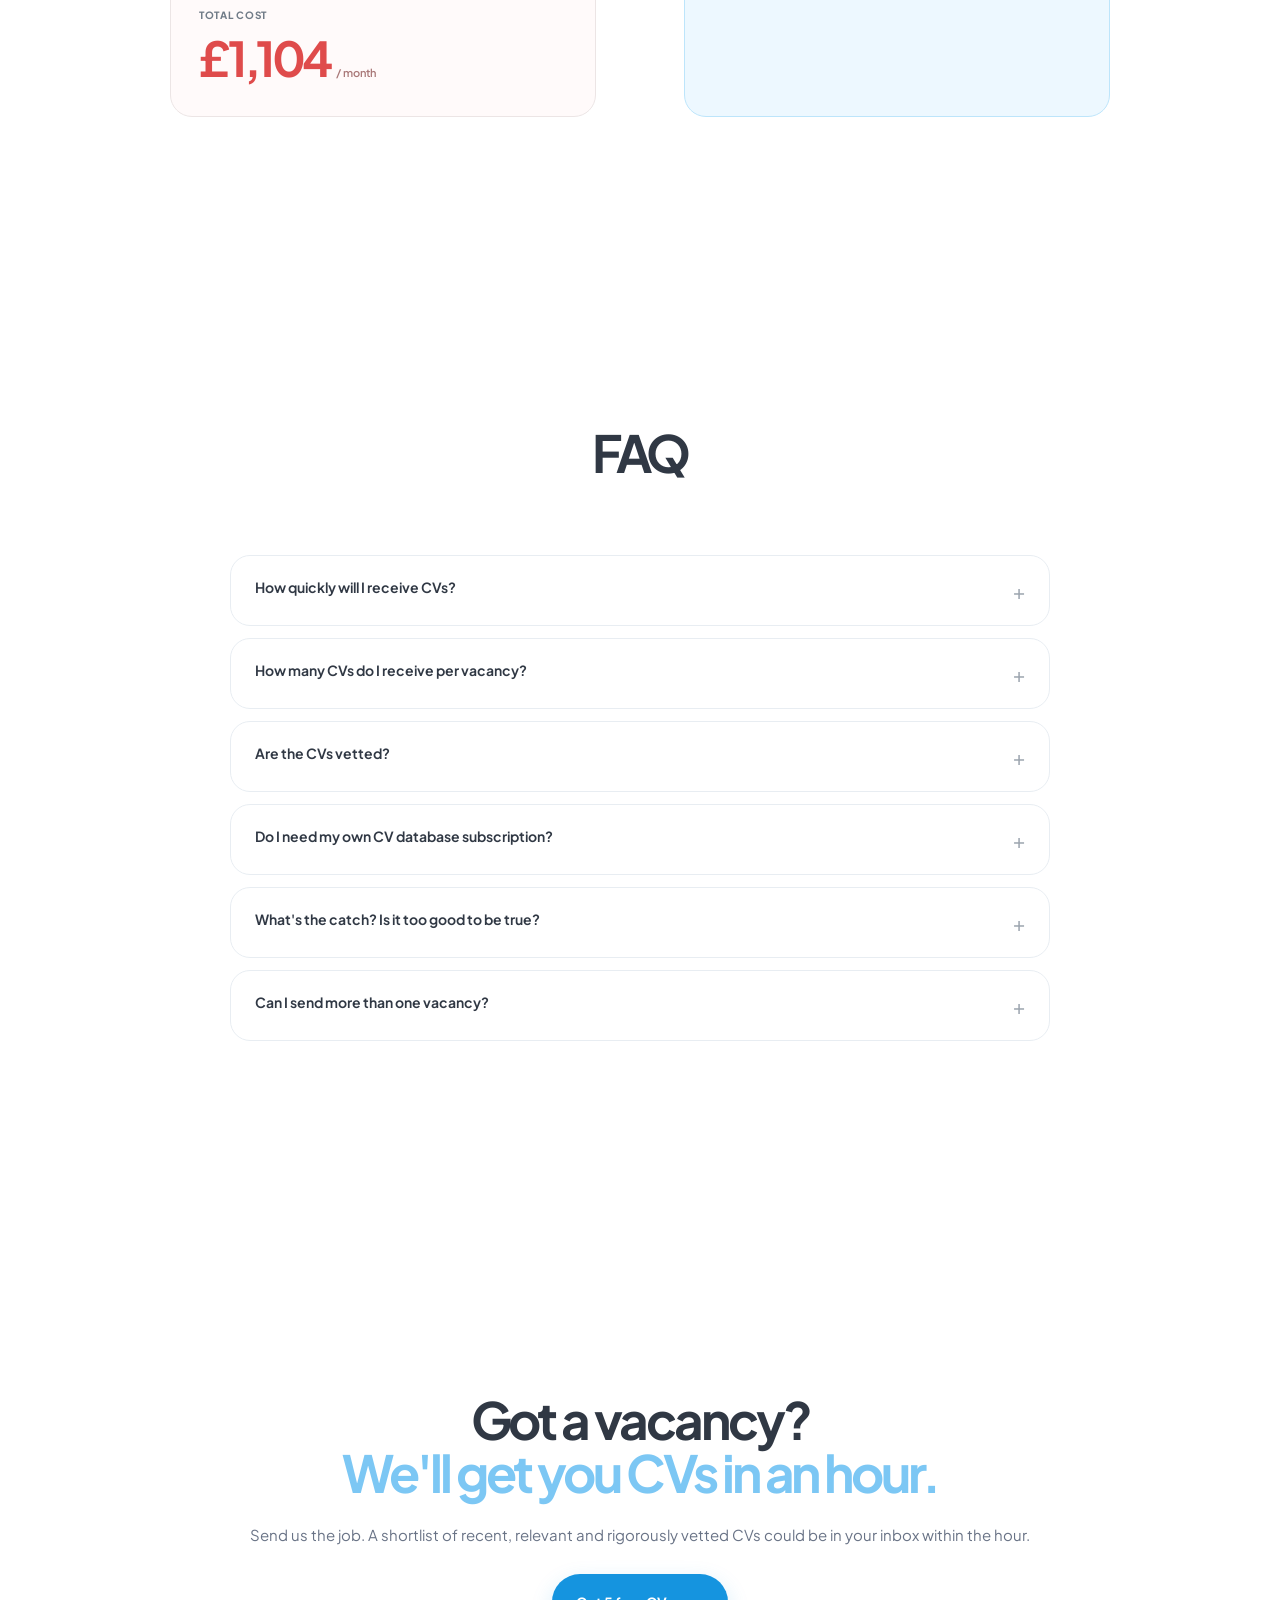
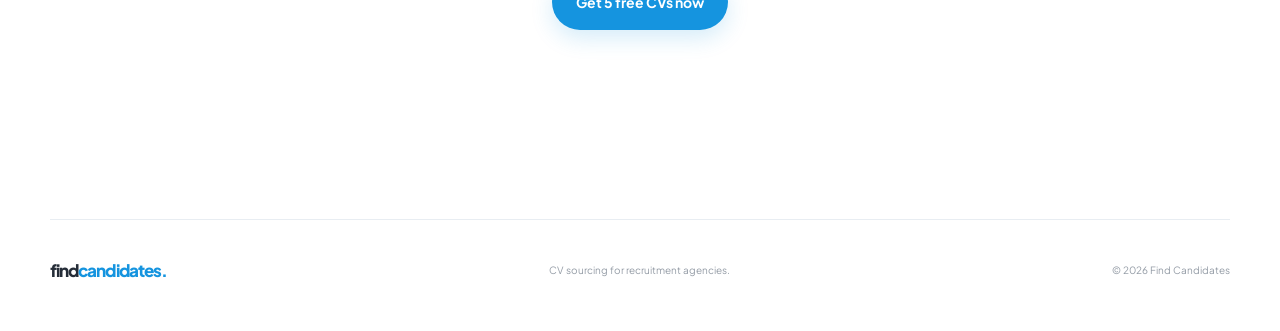
==== commit ec37e5ff: "Update CV volume and delivery estimates" ====
--- a/index.html
+++ b/index.html
@@ -4,7 +4,7 @@
   <meta charset="utf-8" />
   <meta name="viewport" content="width=device-width, initial-scale=1" />
   <title>Find Candidates — CV sourcing for recruitment agencies</title>
-  <meta name="description" content="Send us the job. We'll find the candidates. Get 12–15 vetted CVs a day, delivered within 1 hour." />
+  <meta name="description" content="Send us the job. We'll find the candidates. Get 8–12 vetted CVs a day, delivered within 1–3 hours." />
   <link rel="preconnect" href="https://fonts.googleapis.com">
   <link rel="preconnect" href="https://fonts.gstatic.com" crossorigin>
   <link href="https://fonts.googleapis.com/css2?family=Plus+Jakarta+Sans:wght@400;500;600;700;800&display=swap" rel="stylesheet">
@@ -69,7 +69,7 @@
       </div>
       <div class="hero-copy reveal">
         <h1><span class="hero-line hero-line-one">Send us the job.</span><span class="hero-line hero-line-two">We'll find the</span><span class="hero-line hero-line-three">candidates.</span></h1>
-        <p class="hero-sub">Get 12–15 recent, relevant and rigorously vetted CVs for every role, checked against your brief by a dedicated sourcer and typically delivered within 1 hour.</p>
+        <p class="hero-sub">Get 8–12 recent, relevant and rigorously vetted CVs for every role, checked against your brief by a dedicated sourcer and typically delivered within 1–3 hours.</p>
         <div class="hero-actions">
           <a class="button primary hero-cta" data-brief-cta href="#brief-dialog">Get First 5 CVs Free</a>
         </div>
@@ -91,7 +91,7 @@
         <div class="timeline">
           <div class="timeline-item"><span class="timeline-dot">1</span><div><h3>Send us the brief</h3><p>Share the JD, location, salary and non-negotiables. It takes minutes.</p></div></div>
           <div class="timeline-item"><span class="timeline-dot">2</span><div><h3>We search and rigorously vet</h3><p>A dedicated sourcer finds recent, relevant CVs and checks every one against your must-haves.</p></div></div>
-          <div class="timeline-item"><span class="timeline-dot">3</span><div><h3>CVs straight to your inbox</h3><p>Get 12–15 of the best-matching CVs, typically within 1 hour.</p></div></div>
+          <div class="timeline-item"><span class="timeline-dot">3</span><div><h3>CVs straight to your inbox</h3><p>Get 8–12 of the best-matching CVs, typically within 1–3 hours.</p></div></div>
         </div>
       </div>
     </section>
@@ -116,7 +116,7 @@
           <div><span>Searching</span><strong><i class="good">✓</i> We search</strong></div>
           <div><span>Filtering</span><strong><i class="good">✓</i> We filter</strong></div>
           <div><span>Shortlisting</span><strong><i class="good">✓</i> We shortlist</strong></div>
-          <div><span>Your time</span><strong><i class="good">✓</i> CVs within 1 hour</strong></div>
+          <div><span>Your time</span><strong><i class="good">✓</i> CVs within 1–3 hours</strong></div>
         </div>
       </div>
       <p class="big-line reveal">Less money. Less work. <span>It's a no-brainer.</span></p>
@@ -213,9 +213,9 @@
         <div class="price"><span>£</span><strong>179</strong><small>/ month</small></div>
         <p>Send us your vacancies. We'll source the candidates.</p>
         <ul>
-          <li><span>✓</span> 12–15 rigorously vetted CVs a day</li>
+          <li><span>✓</span> 8–12 rigorously vetted CVs a day</li>
           <li><span>✓</span> Dedicated CV sourcers</li>
-          <li><span>✓</span> Delivered within 1 hour</li>
+          <li><span>✓</span> Delivered within 1–3 hours</li>
           <li><span>✓</span> Recent, relevant and checked against your must-haves</li>
           <li><span>✓</span> No CV database licence required</li>
         </ul>
@@ -258,8 +258,8 @@
     <section id="faq" class="faq section">
       <div class="section-head reveal"><h2>FAQ</h2></div>
       <div class="faq-list reveal">
-        <details><summary>How quickly will I receive CVs?<span>+</span></summary><p>Most roles are delivered within 1 hour. Harder-to-fill or more niche roles can take a little longer, depending on the brief and candidate market.</p></details>
-        <details><summary>How many CVs do I receive per vacancy?<span>+</span></summary><p>On average, you’ll receive 10–15 vetted, relevant CVs per vacancy, but the exact number may be higher or lower depending on the role. For example, a Registered Manager role will typically have a smaller candidate pool than a Support Worker role. We’ll always be transparent about the likely volume for each brief.</p></details>
+        <details><summary>How quickly will I receive CVs?<span>+</span></summary><p>Most roles are delivered within 1–3 hours. Harder-to-fill or more niche roles can take a little longer, depending on the brief and candidate market.</p></details>
+        <details><summary>How many CVs do I receive per vacancy?<span>+</span></summary><p>On average, you’ll receive 8–12 vetted, relevant CVs per vacancy, but the exact number may be higher or lower depending on the role. For example, a Registered Manager role will typically have a smaller candidate pool than a Support Worker role. We’ll always be transparent about the likely volume for each brief.</p></details>
         <details><summary>Are the CVs vetted?<span>+</span></summary><p>Yes. Every CV is rigorously checked against your brief, including skills, experience, location and the recency of the profile where available. Weak, outdated or irrelevant matches are removed so only the strongest CVs reach your shortlist.</p></details>
         <details><summary>Do I need my own CV database subscription?<span>+</span></summary><p>No. The point is to give your agency a sourcing function without requiring your recruiters to spend their day searching a CV database.</p></details>
         <details><summary>What's the catch? Is it too good to be true?<span>+</span></summary><p>There isn't one. Our sourcers use multiple leading CV databases and online sourcing channels, then handle the searching, filtering and vetting for you. You get access to that sourcing capability through one simple monthly subscription, without stacking up separate database licences that can run into four figures every month. Less cost, less admin and far less work for your recruiters.</p></details>
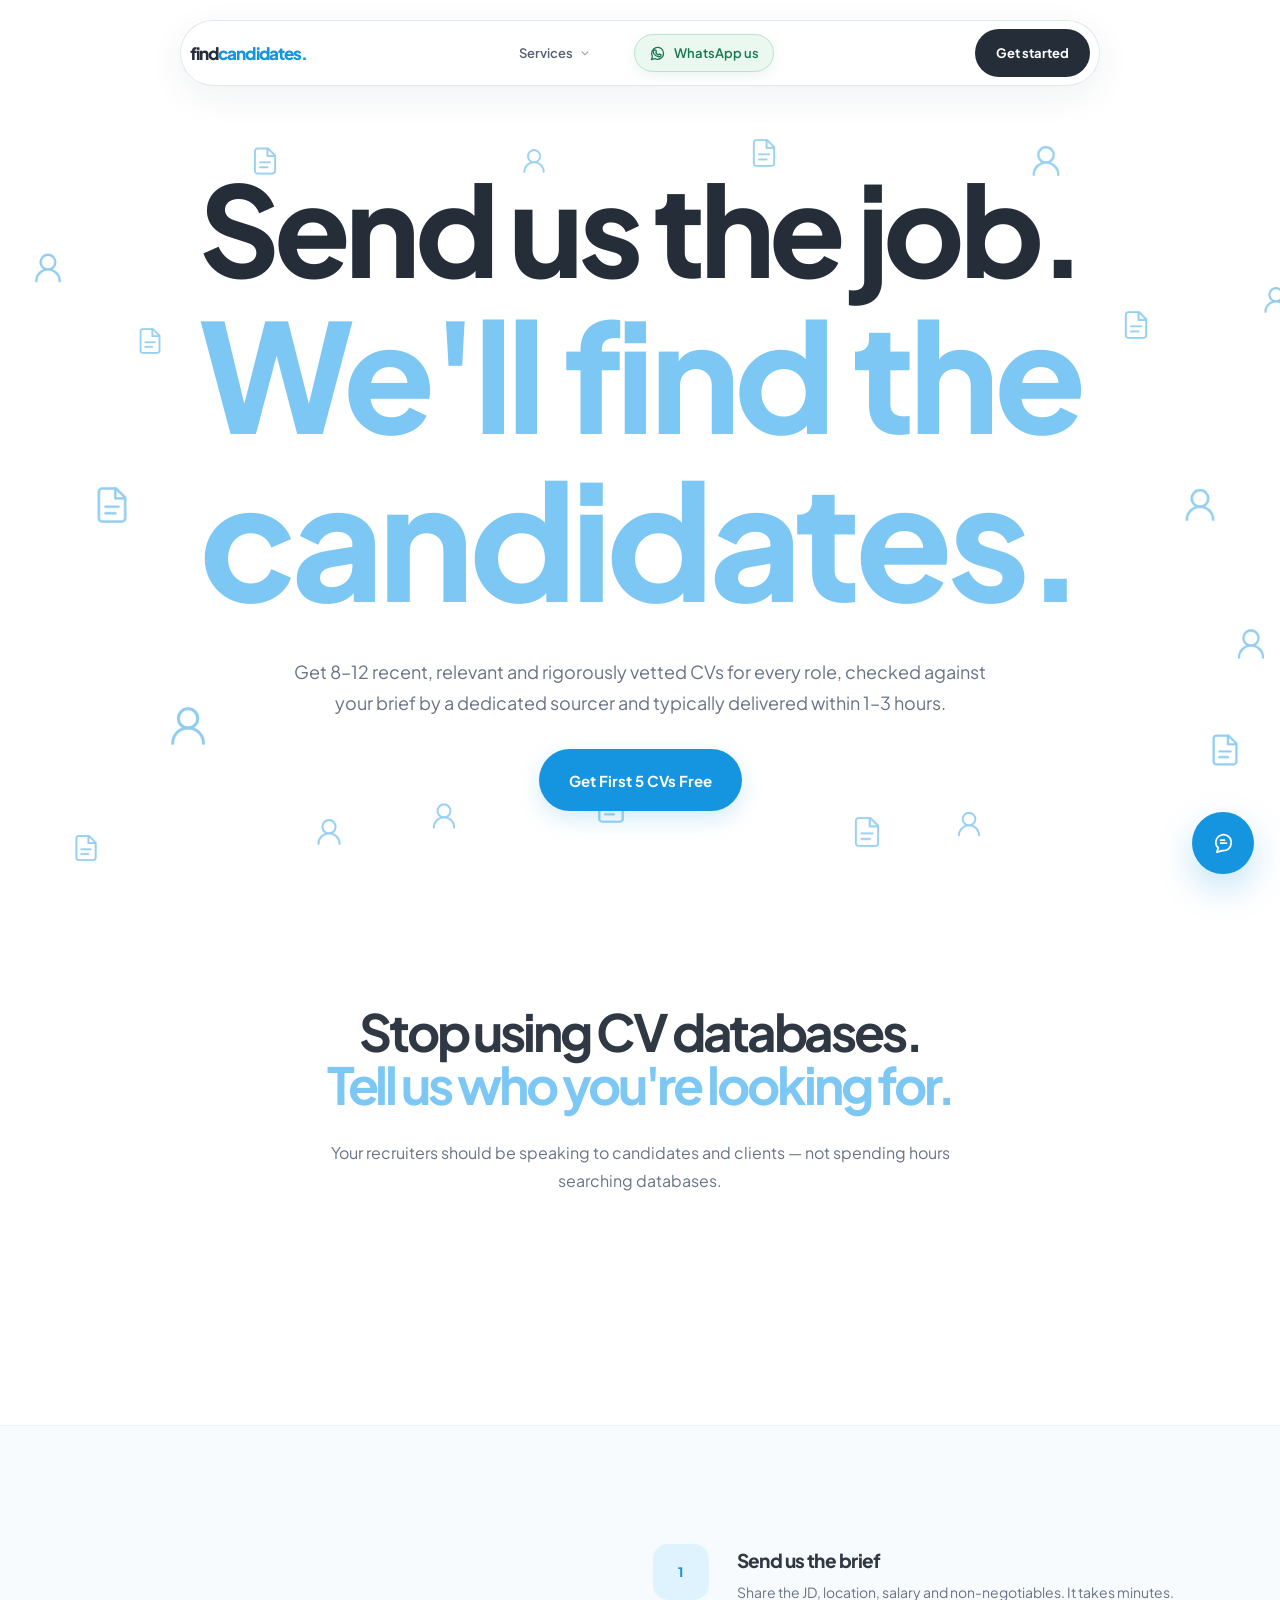
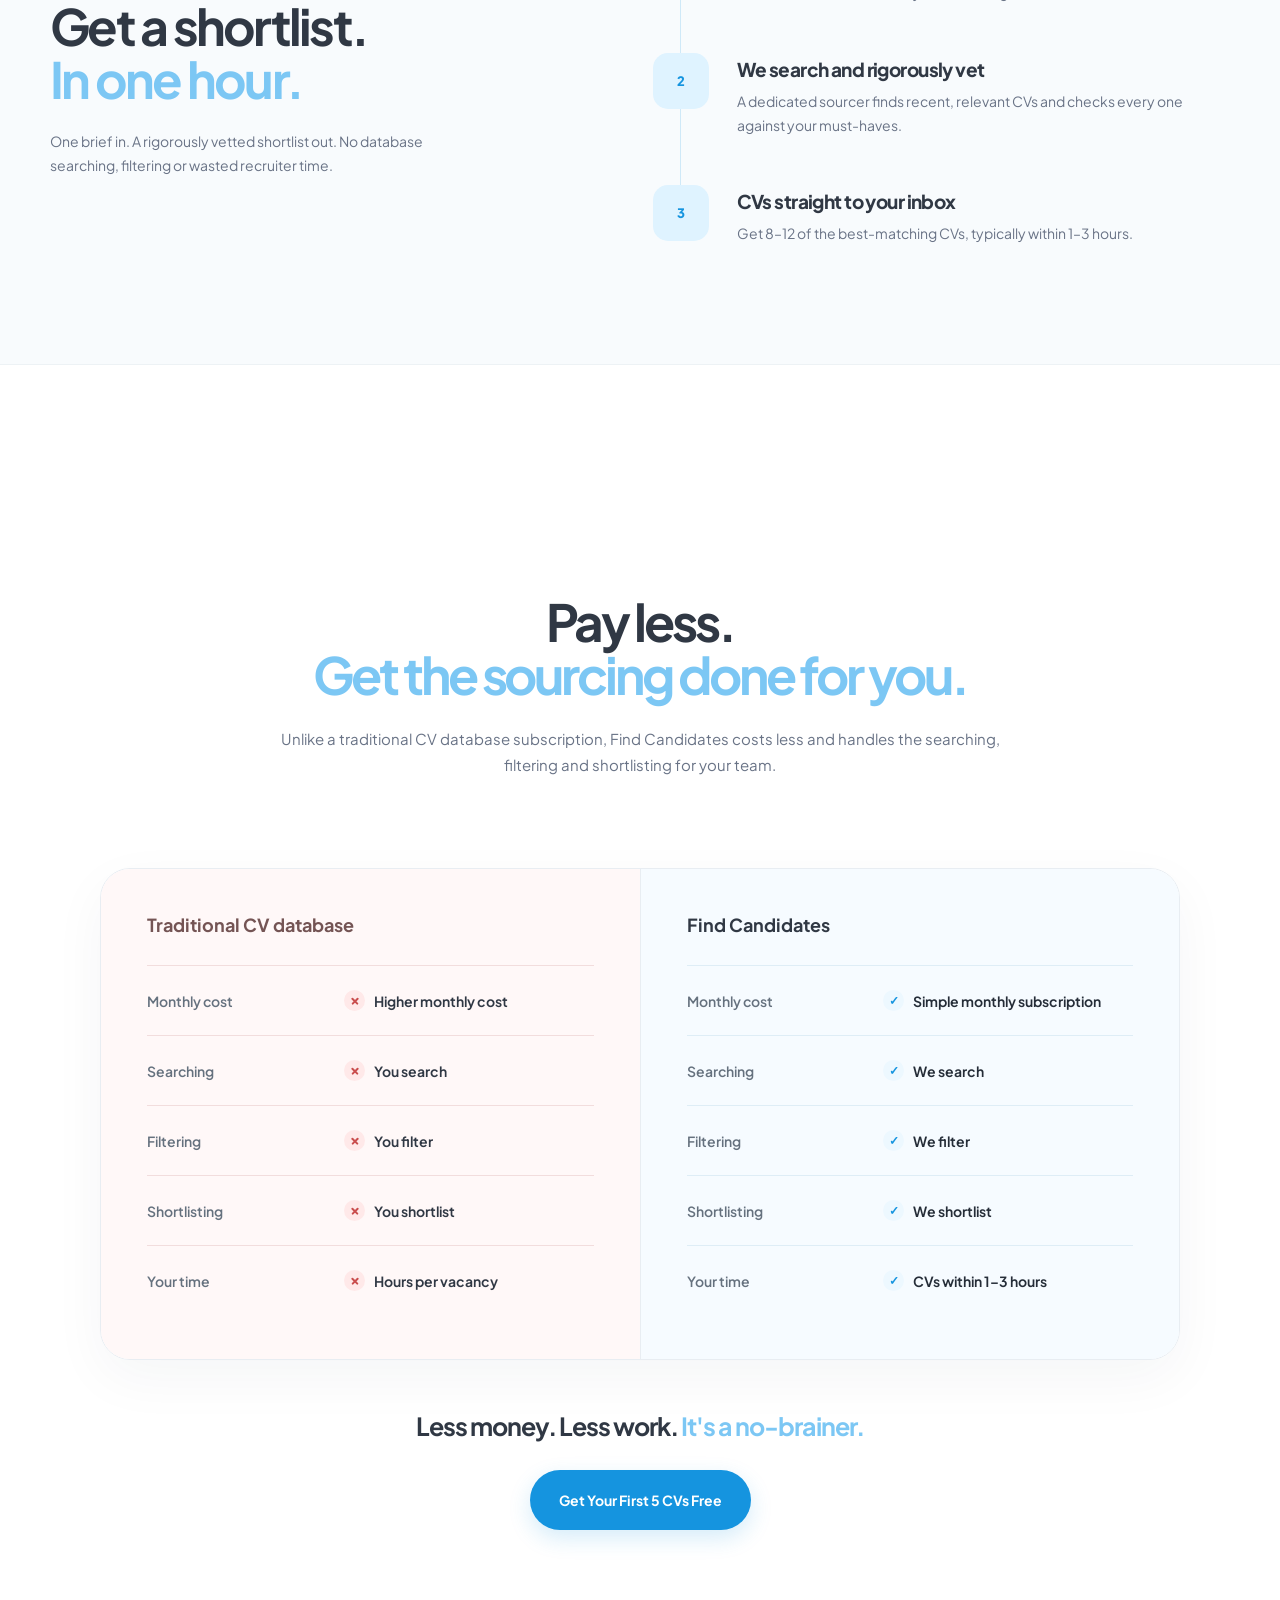
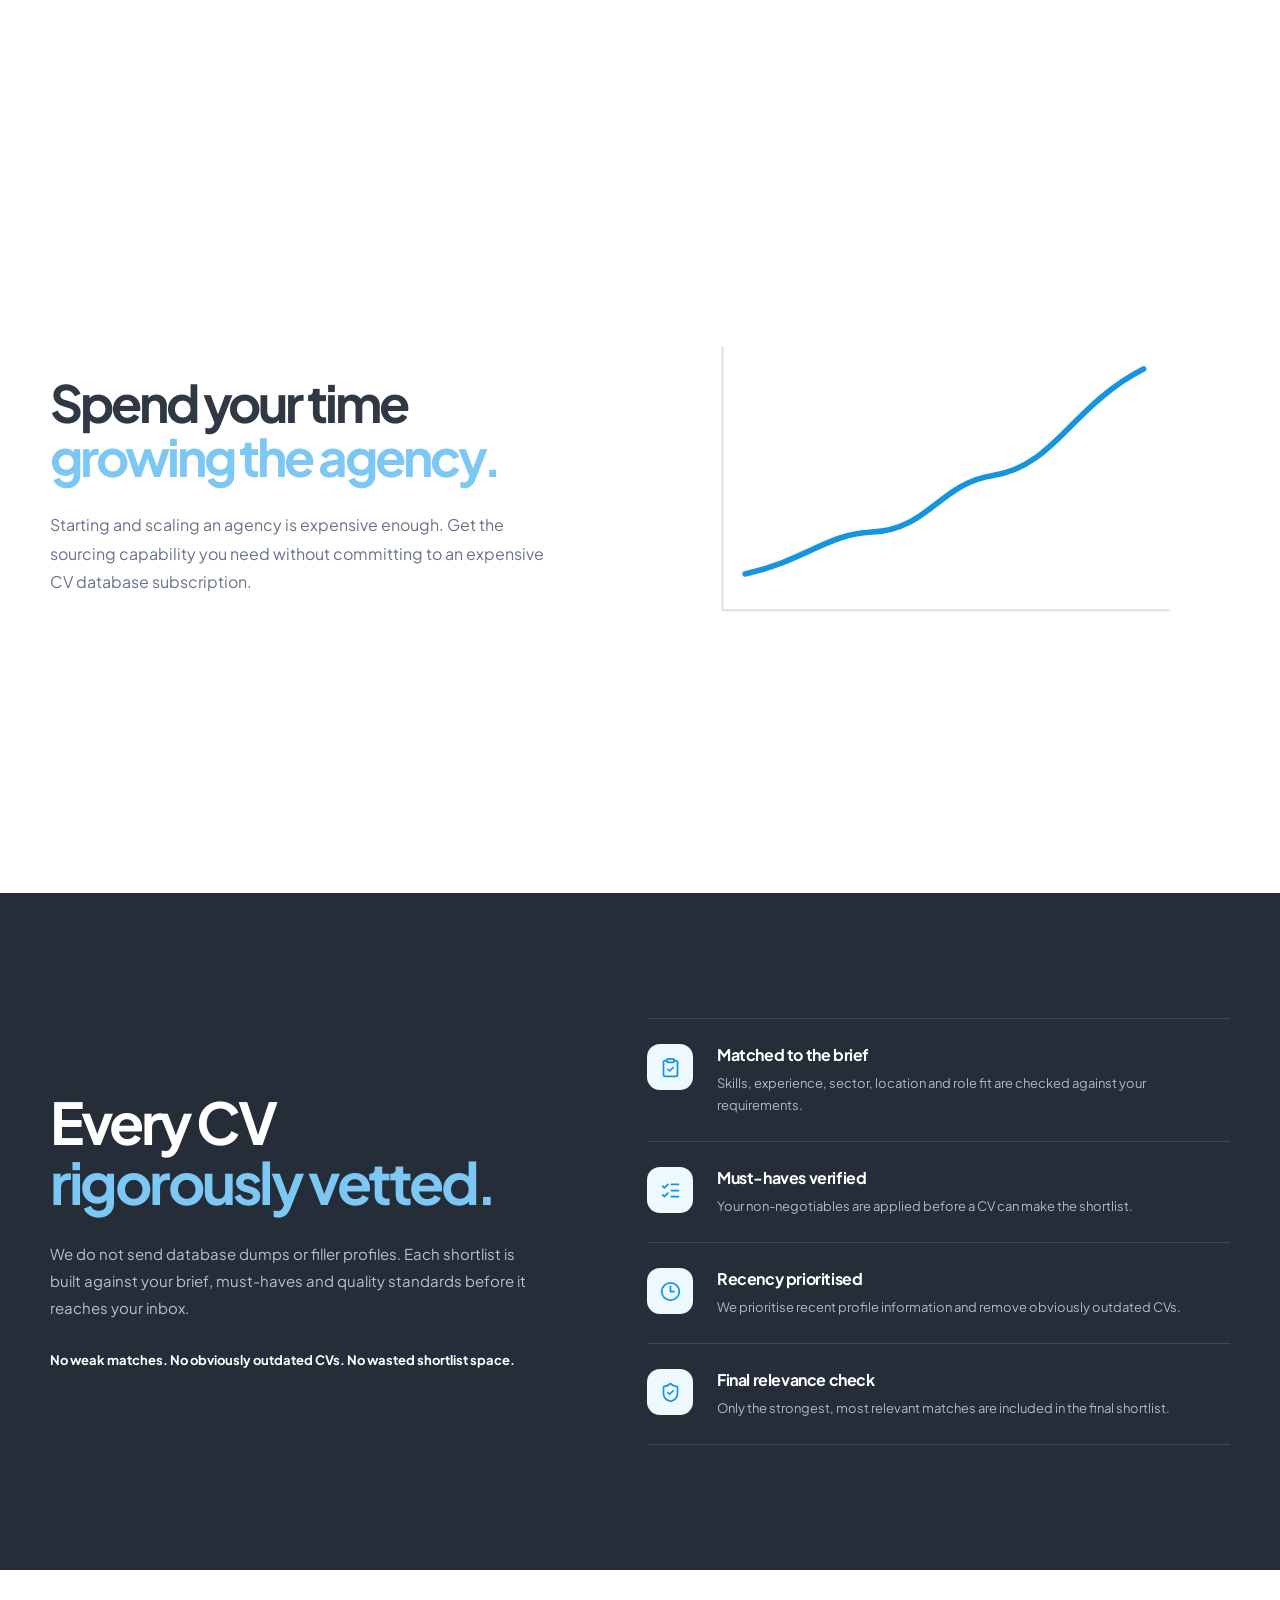
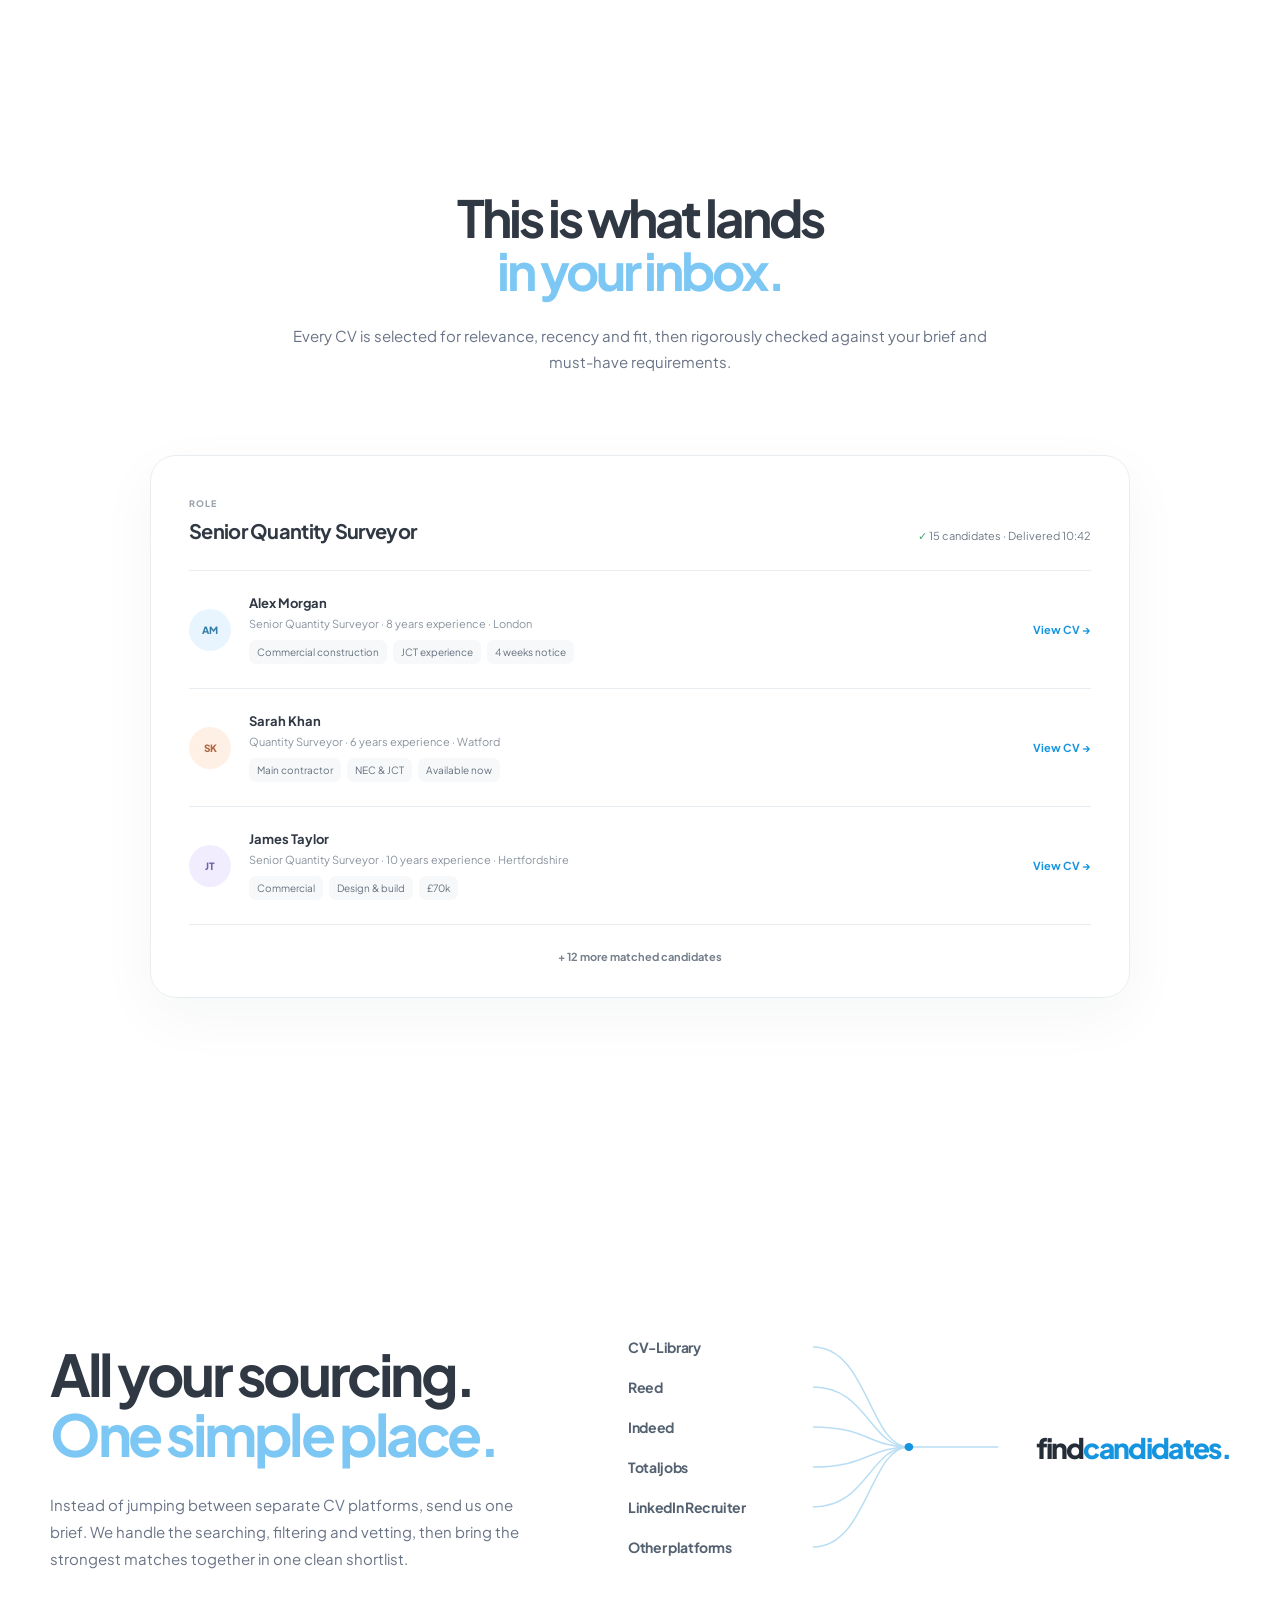
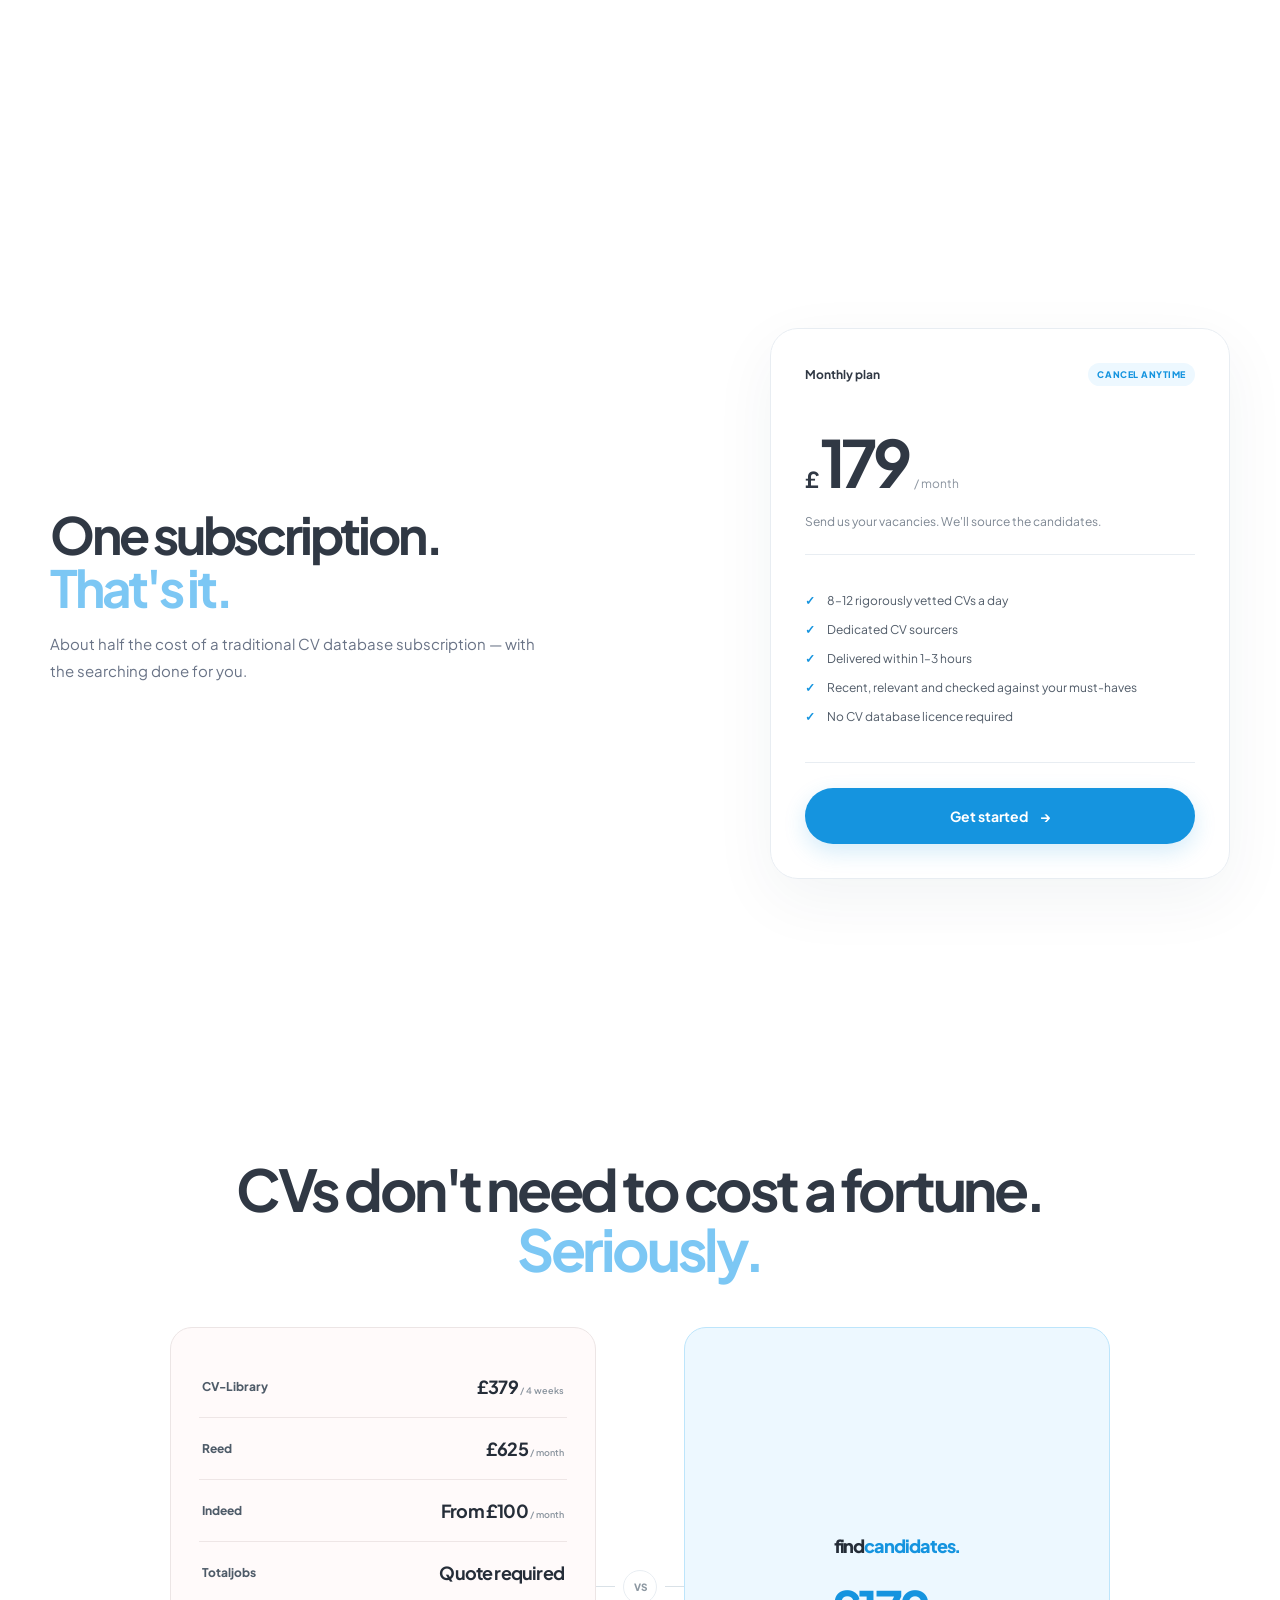
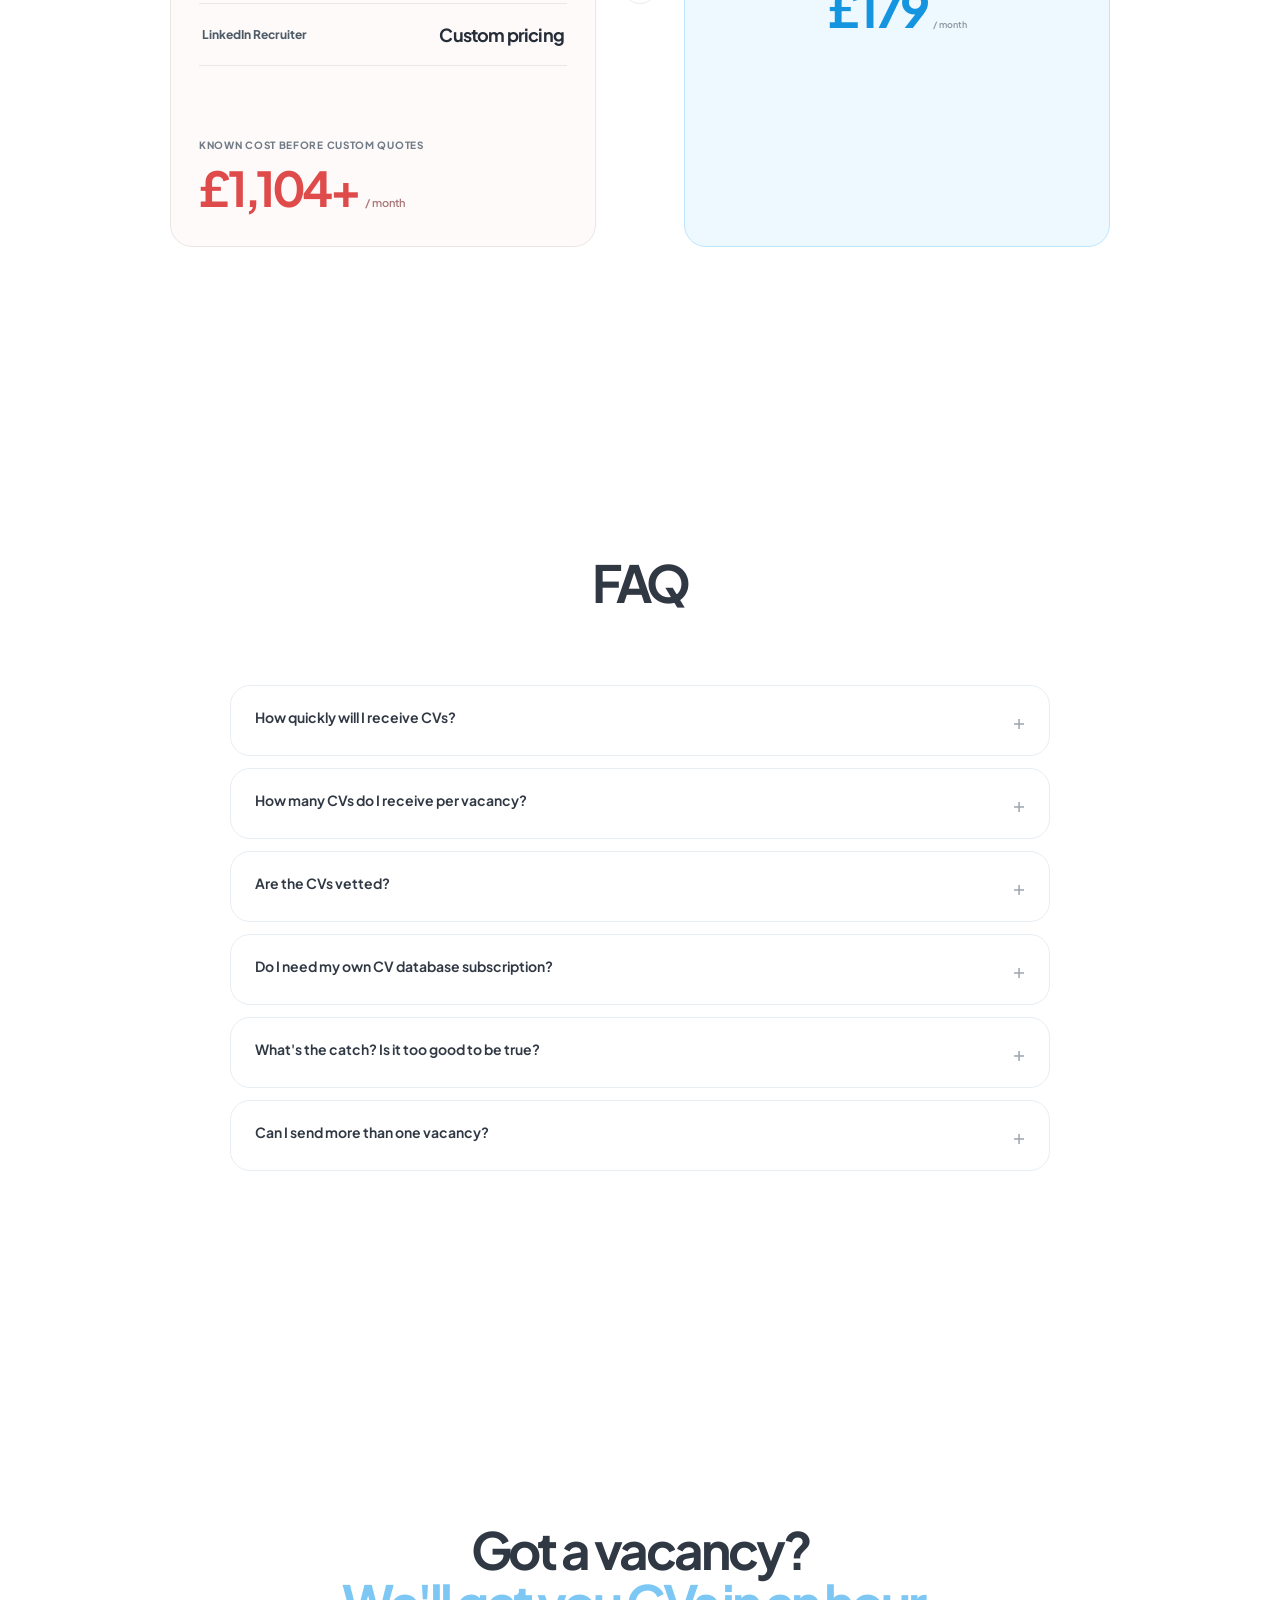
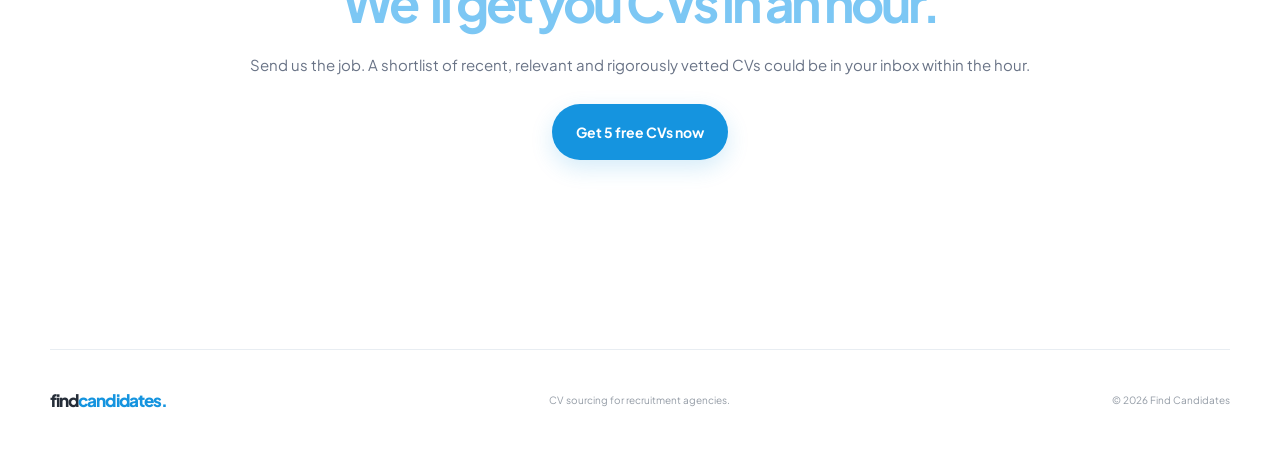
==== commit ecff7c2c: "Add Totaljobs and LinkedIn Recruiter comparisons" ====
--- a/index.html
+++ b/index.html
@@ -183,18 +183,22 @@
         <p>Instead of jumping between separate CV platforms, send us one brief. We handle the searching, filtering and vetting, then bring the strongest matches together in one clean shortlist.</p>
       </div>
 
-      <div class="consolidation-visual" aria-label="CV-Library, Reed, Indeed and other platforms connecting to Find Candidates">
+      <div class="consolidation-visual" aria-label="CV-Library, Reed, Indeed, Totaljobs, LinkedIn Recruiter and other platforms connecting to Find Candidates">
         <div class="platform-wordmarks" aria-label="Separate platforms">
           <span>CV-Library</span>
           <span>Reed</span>
           <span>Indeed</span>
+          <span>Totaljobs</span>
+          <span>LinkedIn Recruiter</span>
           <span>Other platforms</span>
         </div>
         <svg class="connection-map" viewBox="0 0 170 240" preserveAspectRatio="none" aria-hidden="true">
-          <path d="M0 30C50 30 52 120 88 120" />
-          <path d="M0 90C50 90 52 120 88 120" />
-          <path d="M0 150C50 150 52 120 88 120" />
-          <path d="M0 210C50 210 52 120 88 120" />
+          <path d="M0 20C50 20 52 120 88 120" />
+          <path d="M0 60C50 60 52 120 88 120" />
+          <path d="M0 100C50 100 52 120 88 120" />
+          <path d="M0 140C50 140 52 120 88 120" />
+          <path d="M0 180C50 180 52 120 88 120" />
+          <path d="M0 220C50 220 52 120 88 120" />
           <path d="M88 120H170" />
           <circle cx="88" cy="120" r="4" />
         </svg>
@@ -241,10 +245,18 @@
             <a href="https://uk.indeed.com/hire/resources/howtohub/faq" target="_blank" rel="noopener">
               <span>Indeed</span><strong>From &pound;100 <small>/ month</small></strong>
             </a>
+            <b aria-hidden="true">+</b>
+            <a href="https://www.totaljobs.com/recruiter-advice/hiring-people/user-guide-using-the-totaljobs-cv-database/" target="_blank" rel="noopener">
+              <span>Totaljobs</span><strong>Quote required</strong>
+            </a>
+            <b aria-hidden="true">+</b>
+            <a href="https://business.linkedin.com/hire/recruiter/pricing" target="_blank" rel="noopener">
+              <span>LinkedIn Recruiter</span><strong>Custom pricing</strong>
+            </a>
           </div>
           <div class="combined-cost">
-            <span>Total cost</span>
-            <strong>&pound;1,104 <small>/ month</small></strong>
+            <span>Known cost before custom quotes</span>
+            <strong>&pound;1,104+ <small>/ month</small></strong>
           </div>
         </div>
         <div class="cost-versus" aria-hidden="true"><span></span><b>vs</b><span></span></div>
--- a/styles.css
+++ b/styles.css
@@ -412,7 +412,7 @@
 .all-in-one-copy h2 span{color:var(--blue)}
 .all-in-one-copy>p{max-width:510px;margin:27px 0 0;color:var(--muted);font-size:15px;line-height:1.8}
 .consolidation-visual{position:relative;display:grid;grid-template-columns:minmax(135px,.8fr) minmax(100px,.8fr) minmax(170px,1fr);align-items:center;min-height:320px;padding:12px 0 34px}
-.platform-wordmarks{display:grid;height:240px;grid-template-rows:repeat(4,1fr);align-items:center}
+.platform-wordmarks{display:grid;height:240px;grid-template-rows:repeat(6,1fr);align-items:center}
 .platform-wordmarks span{color:#546170;font-size:14px;font-weight:700;letter-spacing:-.025em;white-space:nowrap}
 .connection-map{display:block;width:100%;height:240px;overflow:visible}
 .connection-map path{fill:none;stroke:#b9def3;stroke-width:1.5;vector-effect:non-scaling-stroke}
@@ -424,13 +424,13 @@
 .cost-heading h2{margin:0;font-size:clamp(38px,4.5vw,58px);font-weight:700;letter-spacing:-.06em;line-height:1.04}
 .cost-heading p{margin:11px 0 0;color:var(--muted);font-size:13px}
 .cost-layout{display:grid;grid-template-columns:minmax(0,1fr) 88px minmax(0,1fr);align-items:stretch;margin:48px auto 0}
-.combined-side,.find-cost{min-width:0;min-height:390px}
+.combined-side,.find-cost{min-width:0;min-height:520px}
 .combined-side{display:flex;padding:28px;border:1px solid #ece5e5;border-radius:22px;background:#fffafa;flex-direction:column}
 .outside-costs{display:flex;flex-direction:column;align-items:stretch}
 .outside-costs>a{display:flex;min-height:62px;padding:0 3px;border-bottom:1px solid #eee6e6;align-items:center;justify-content:space-between;gap:25px;transition:color .2s ease}
 .outside-costs>a:hover{color:var(--blue-deep)}
 .outside-costs>a>span{display:flex;color:#4e5b68;font-size:12px;font-weight:750;flex-direction:column;gap:4px}
-.outside-costs strong{color:var(--ink-strong);font-size:21px;letter-spacing:-.045em;white-space:nowrap}
+.outside-costs strong{color:var(--ink-strong);font-size:18px;letter-spacing:-.045em;white-space:nowrap}
 .outside-costs strong small,.find-cost strong small{color:#8a949e;font-size:9px;font-weight:600;letter-spacing:0}
 .outside-costs em{color:#9ca4ad;font-size:9px;font-style:normal;font-weight:500}
 .outside-costs>b{display:none}
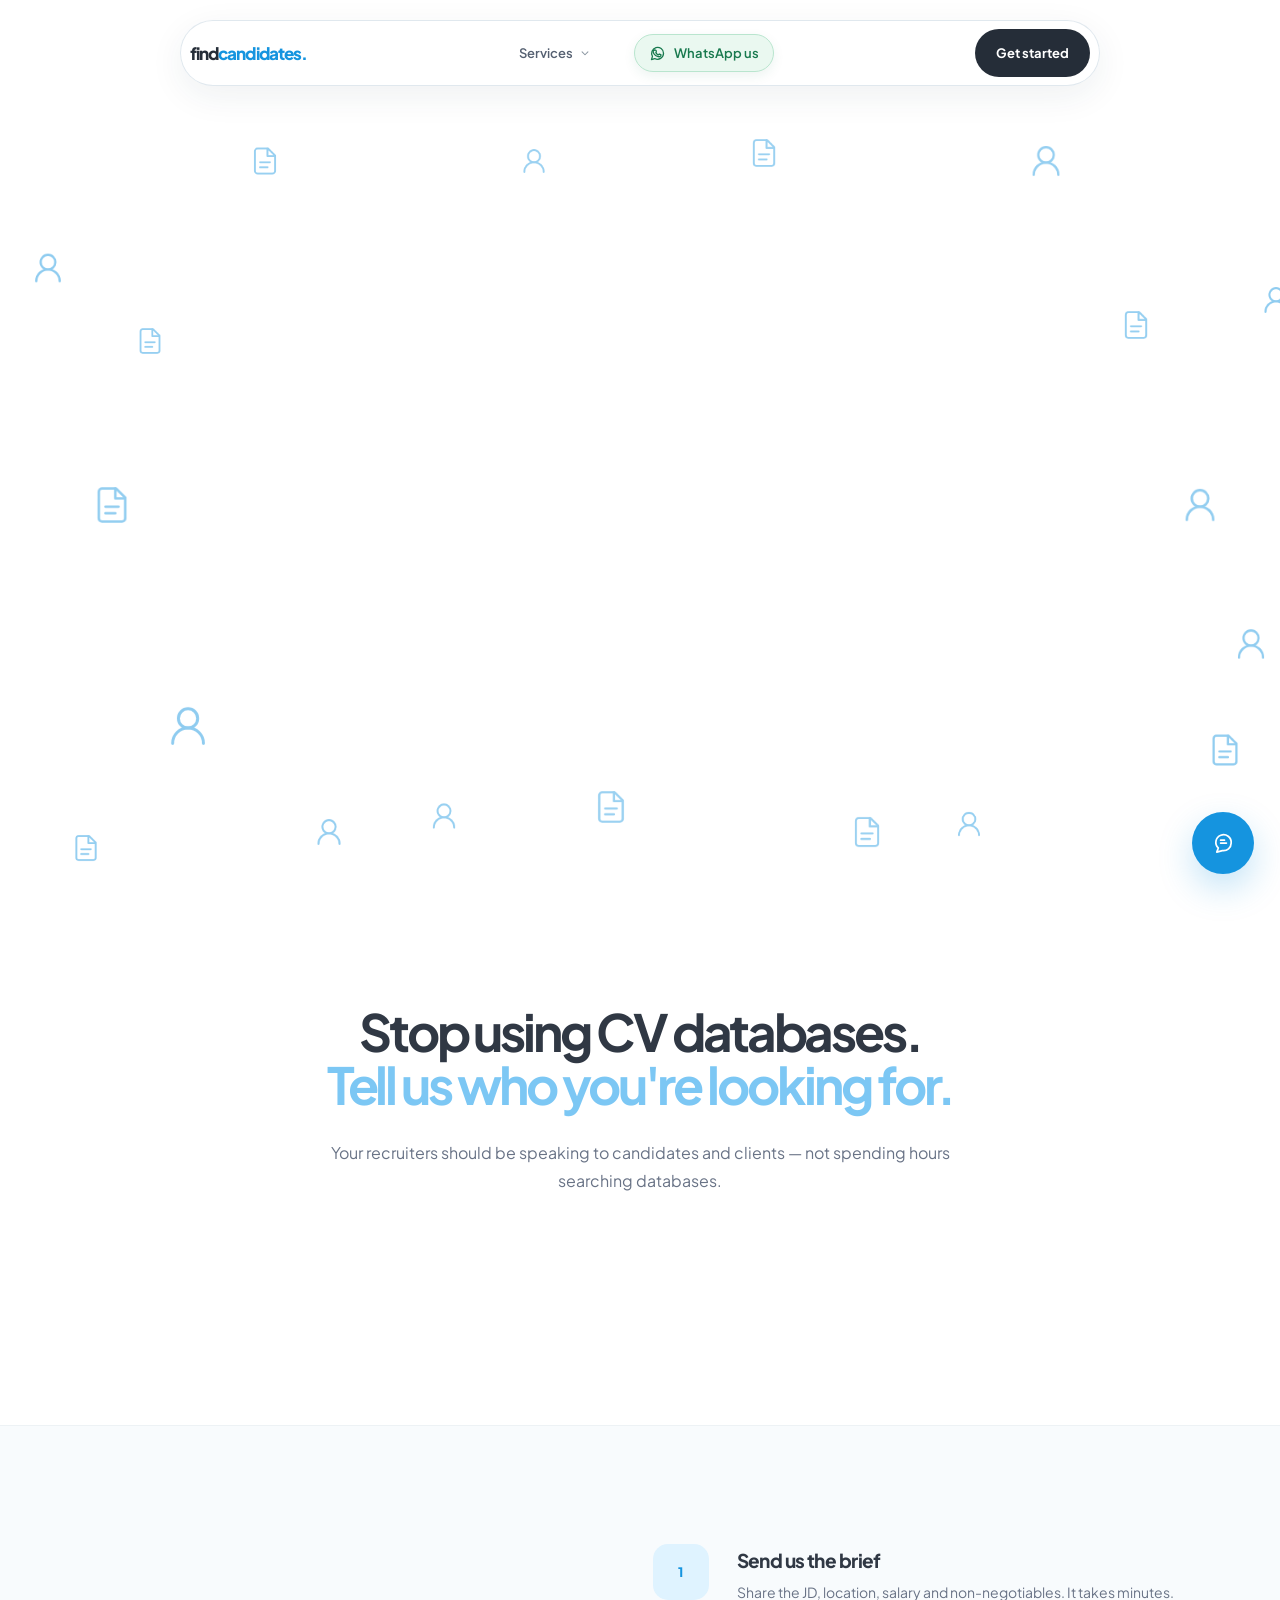
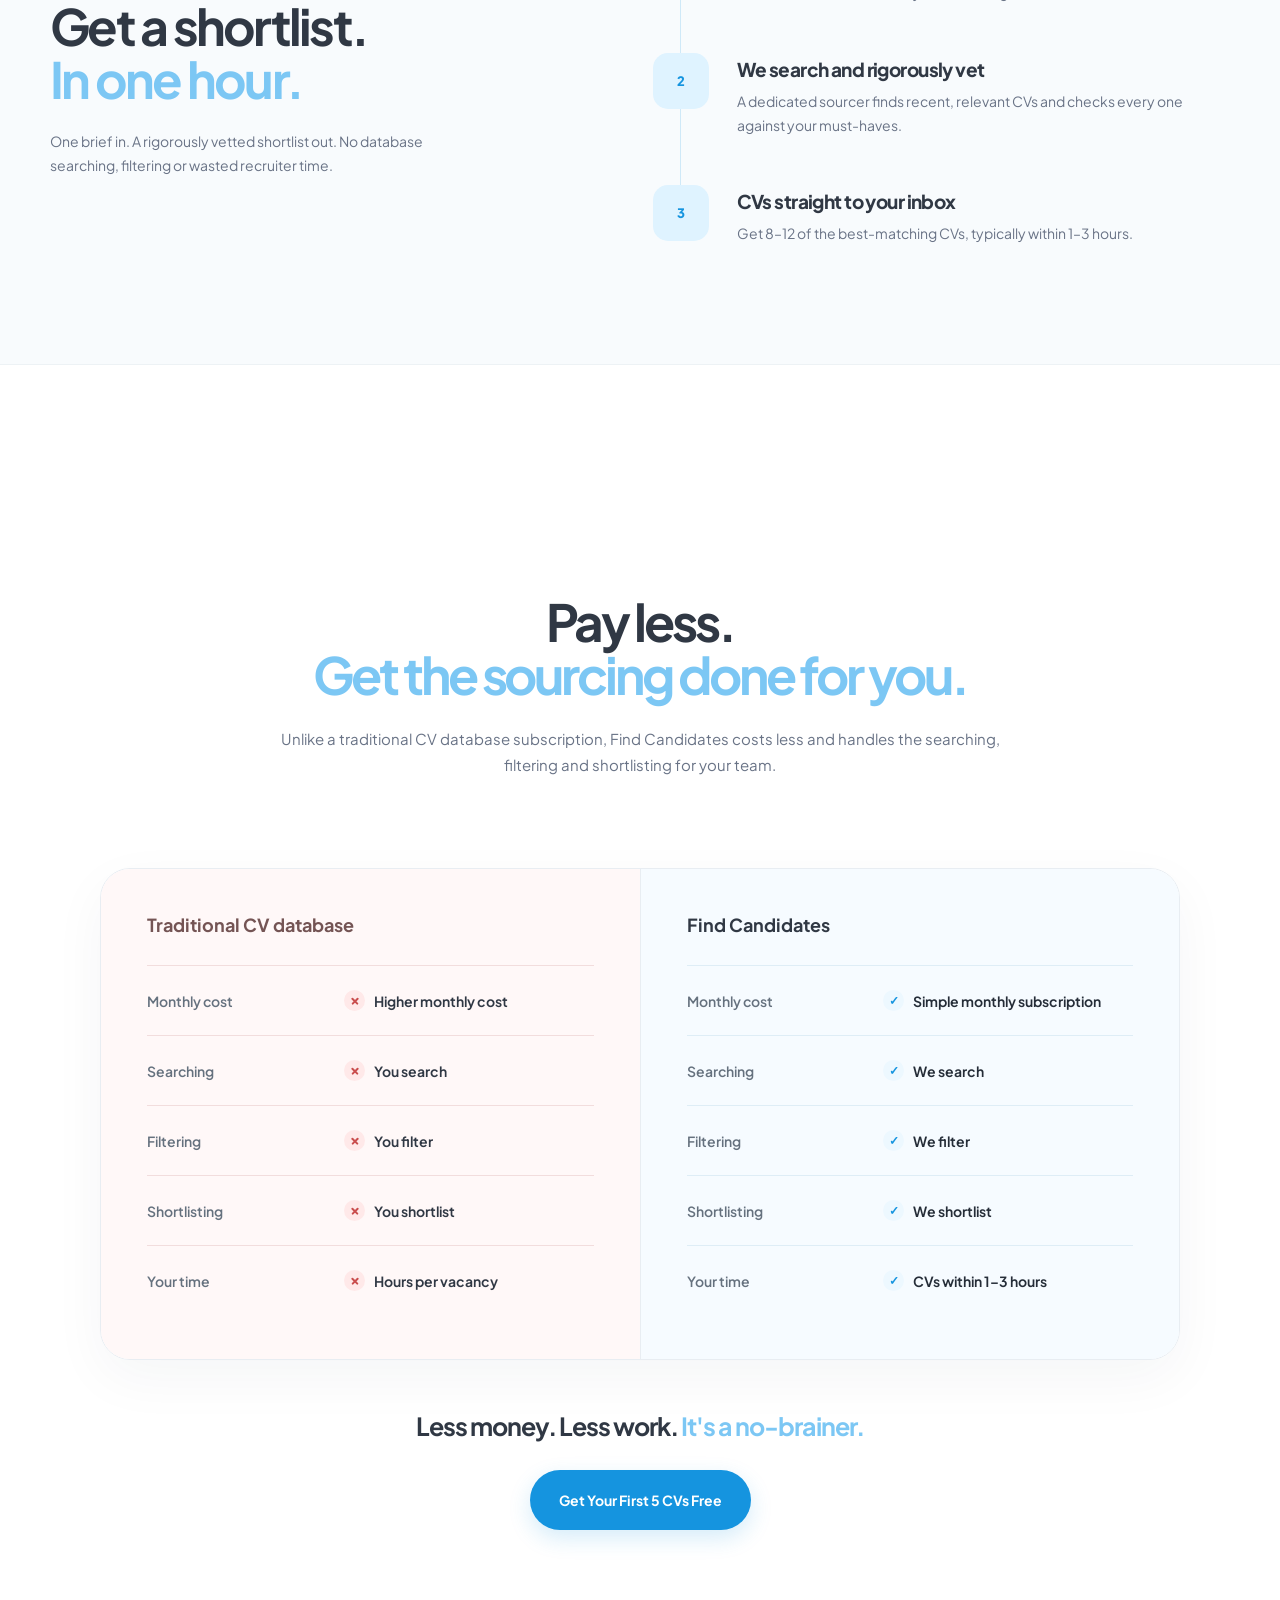
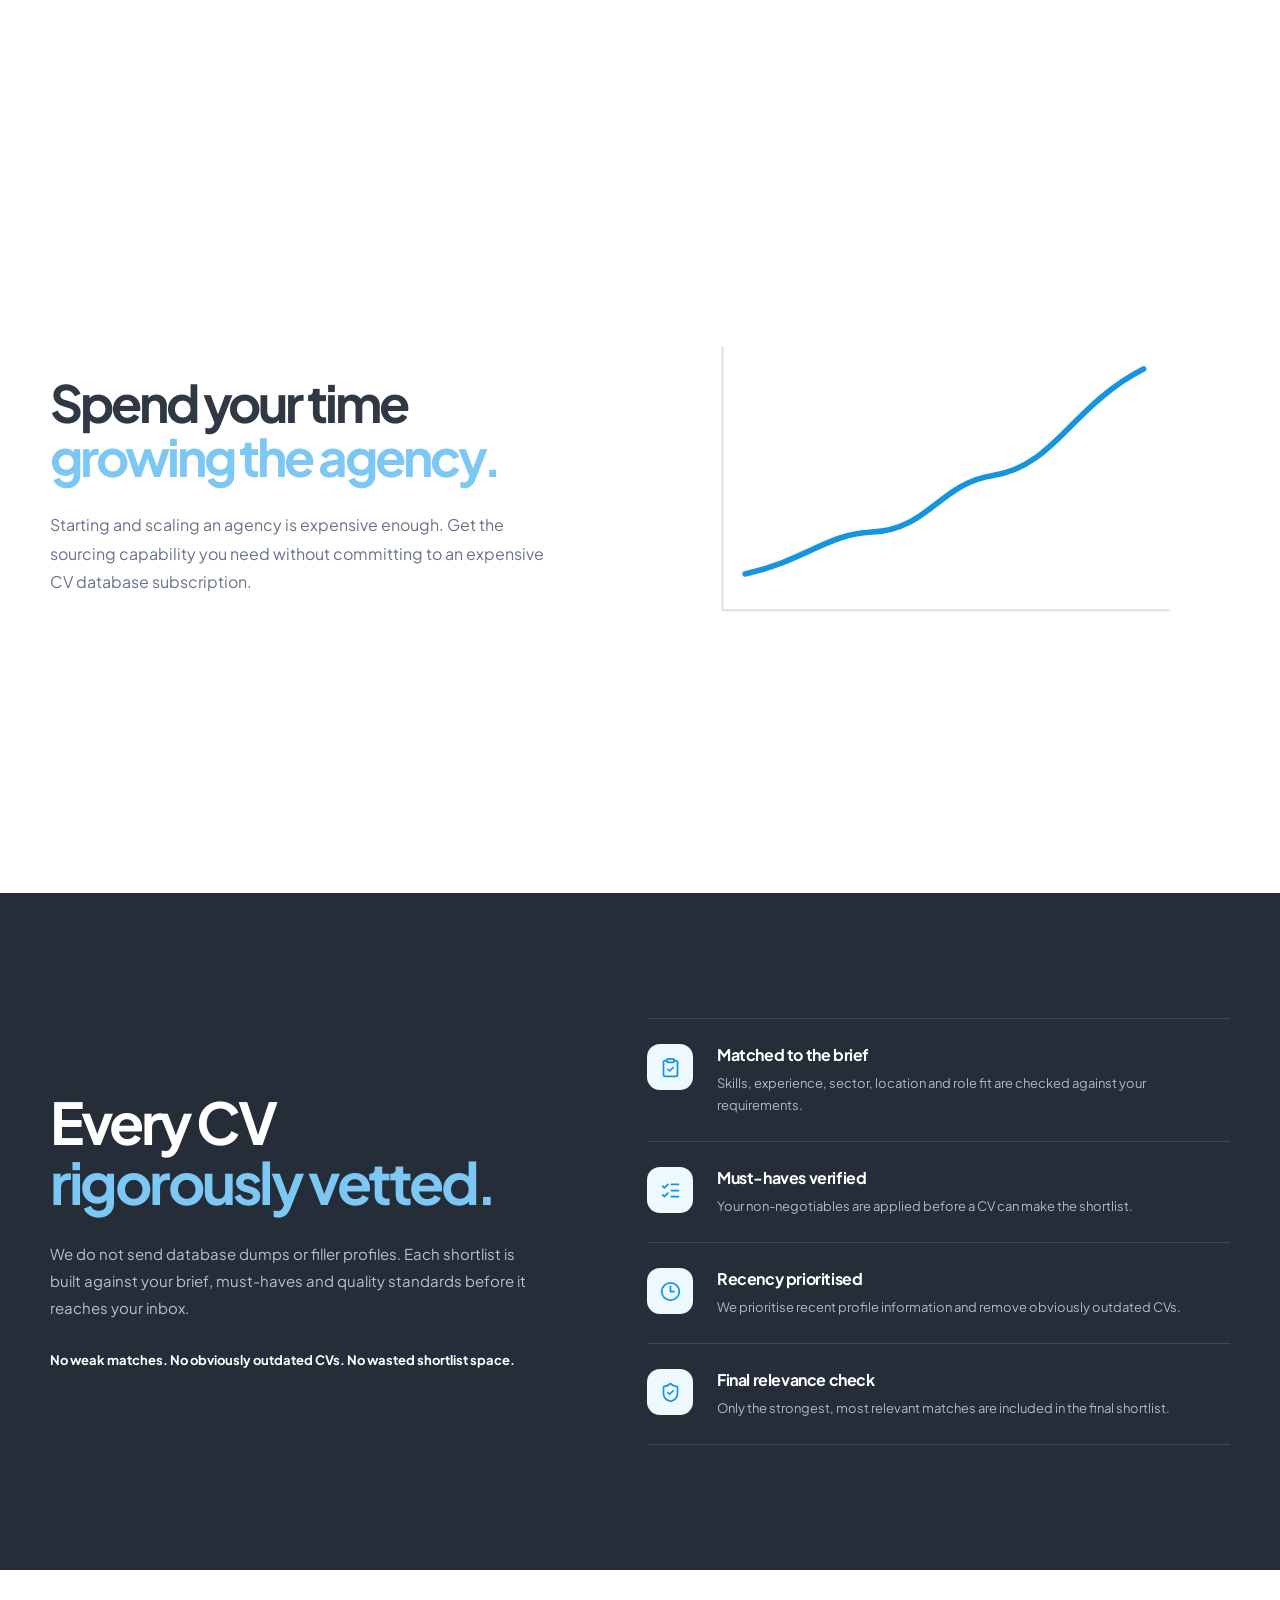
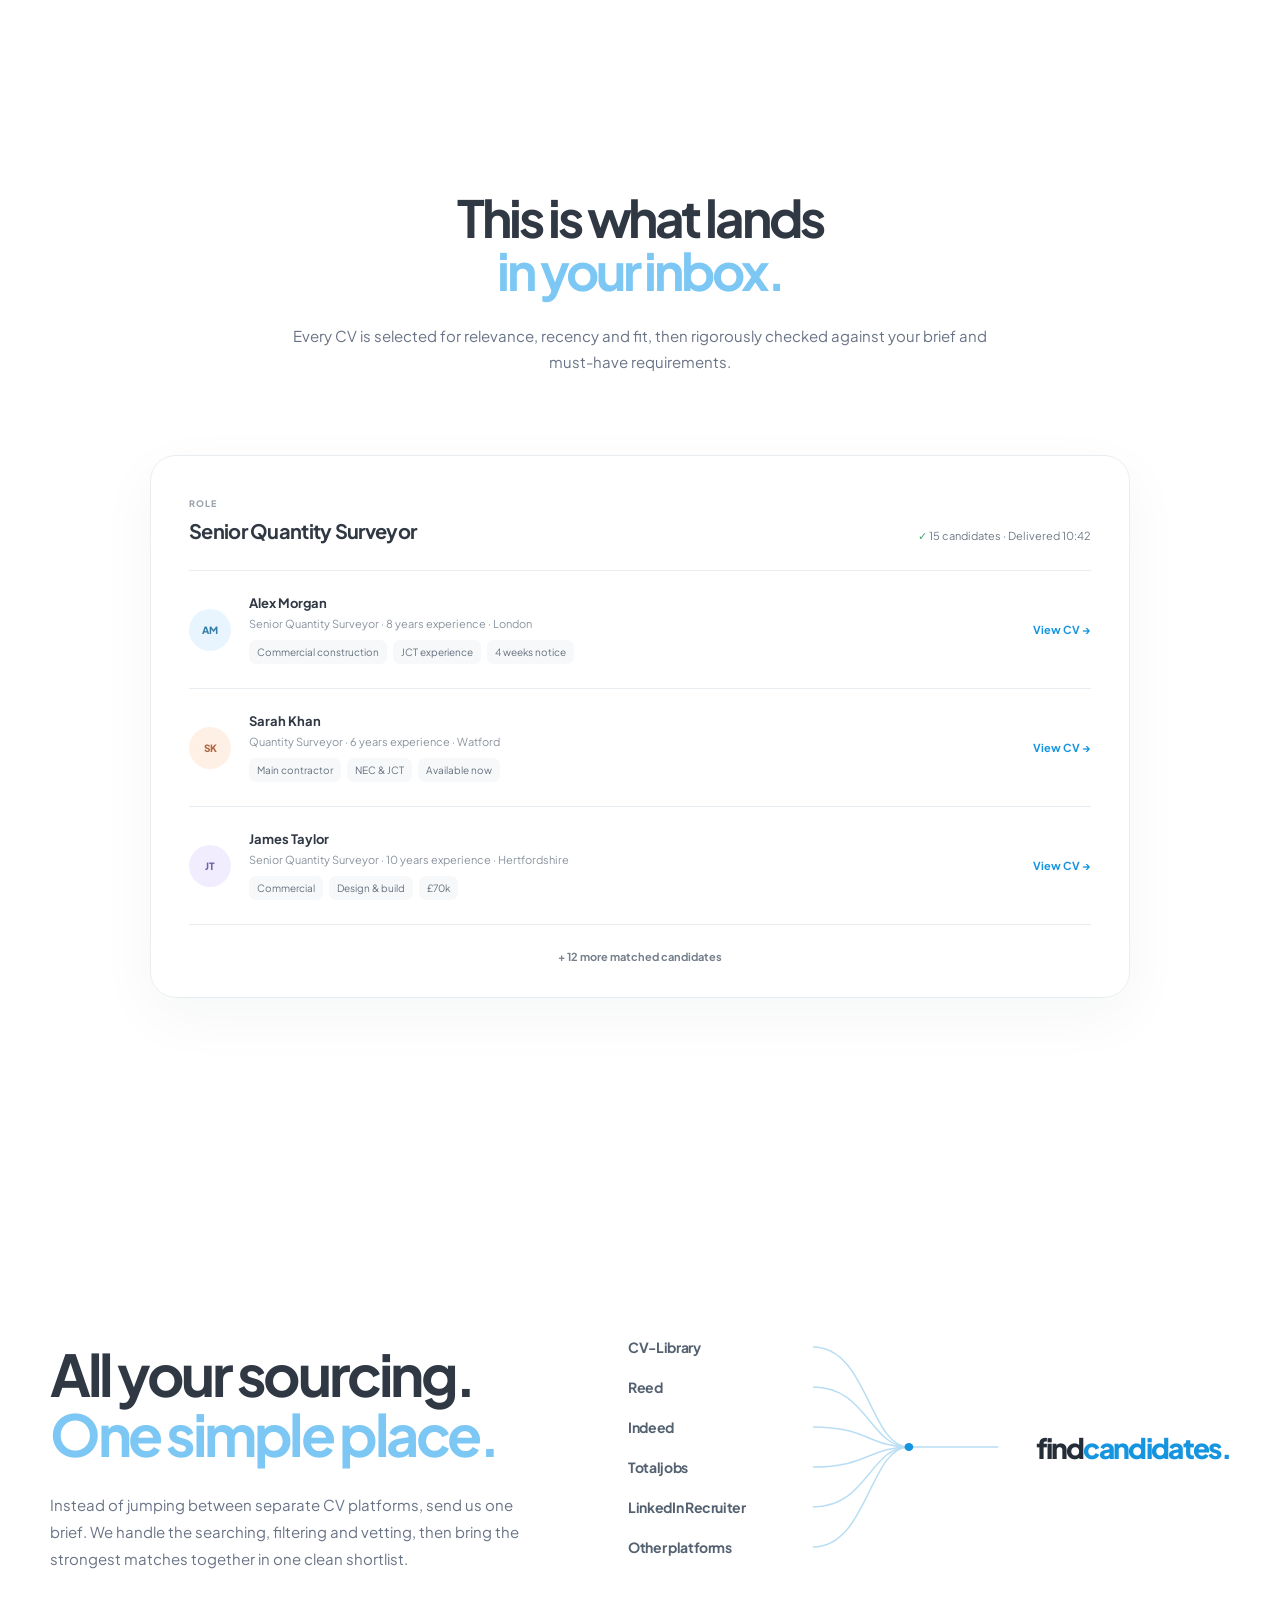
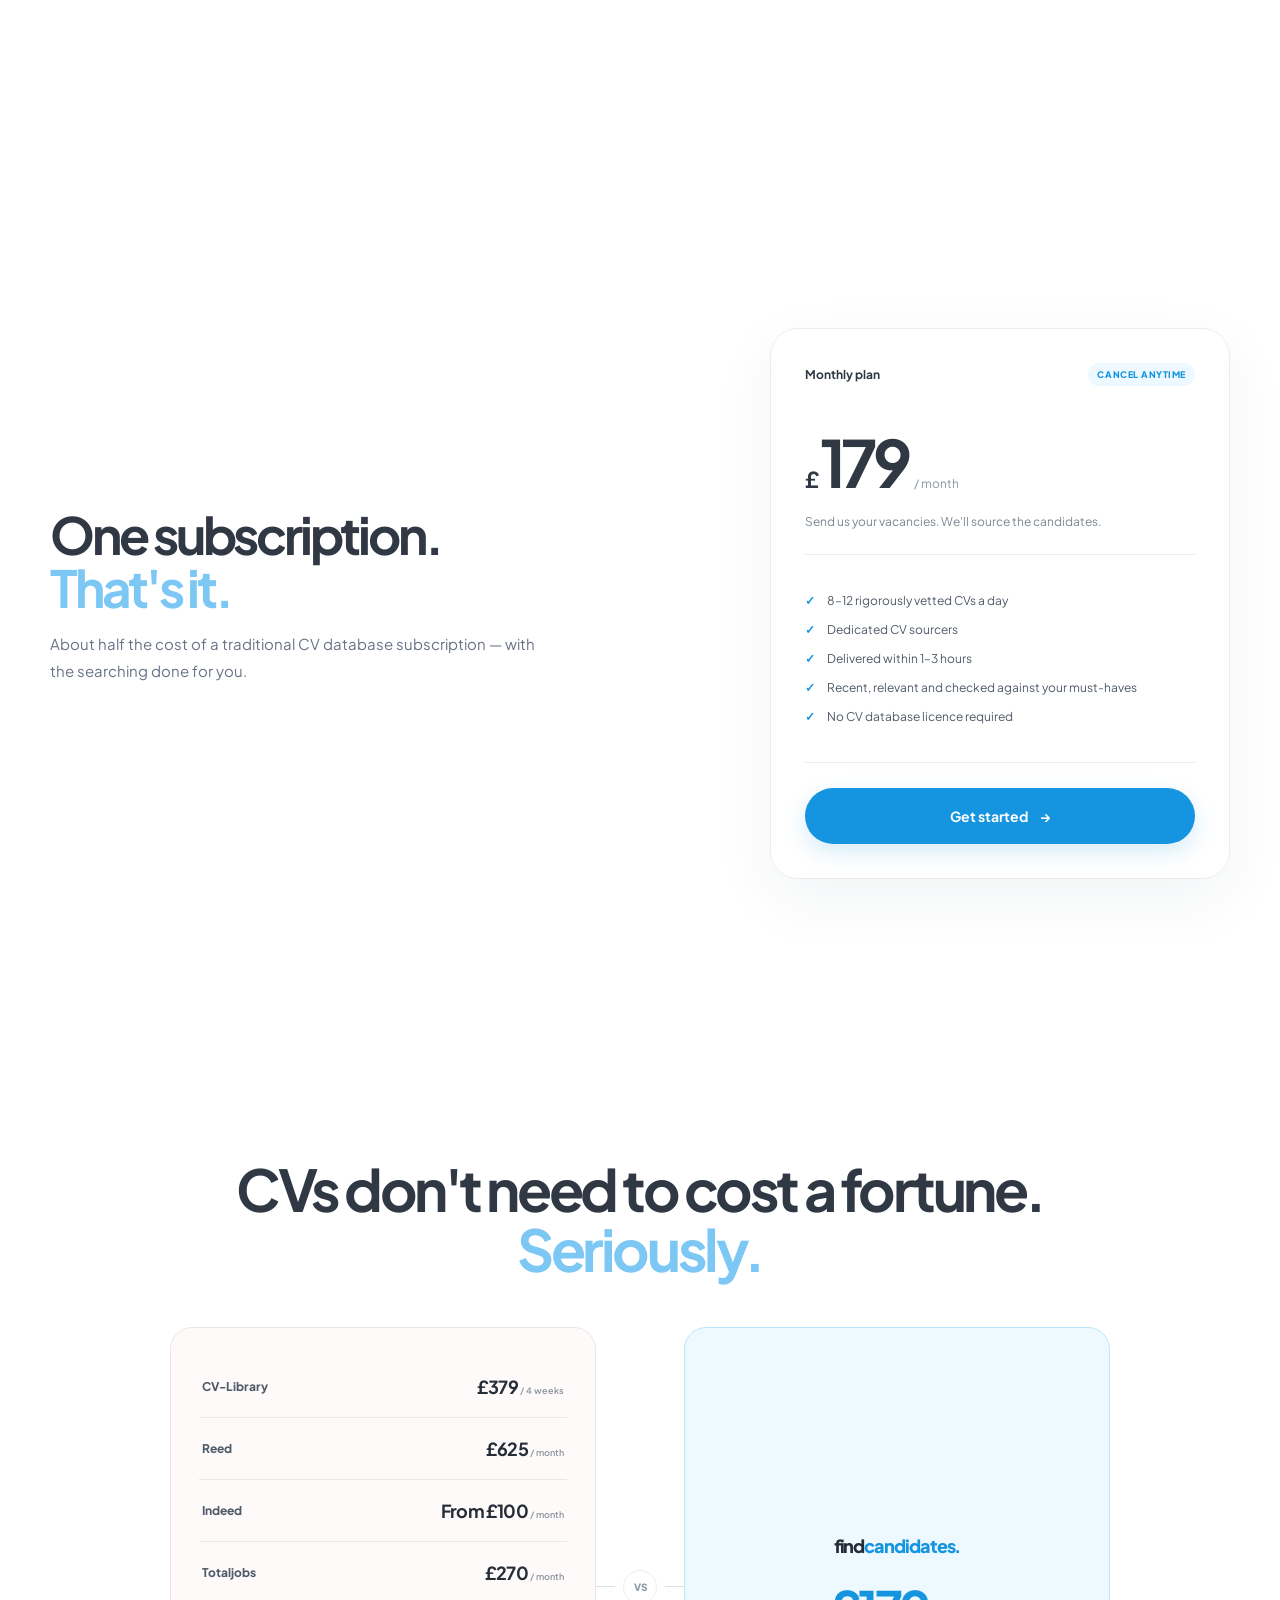
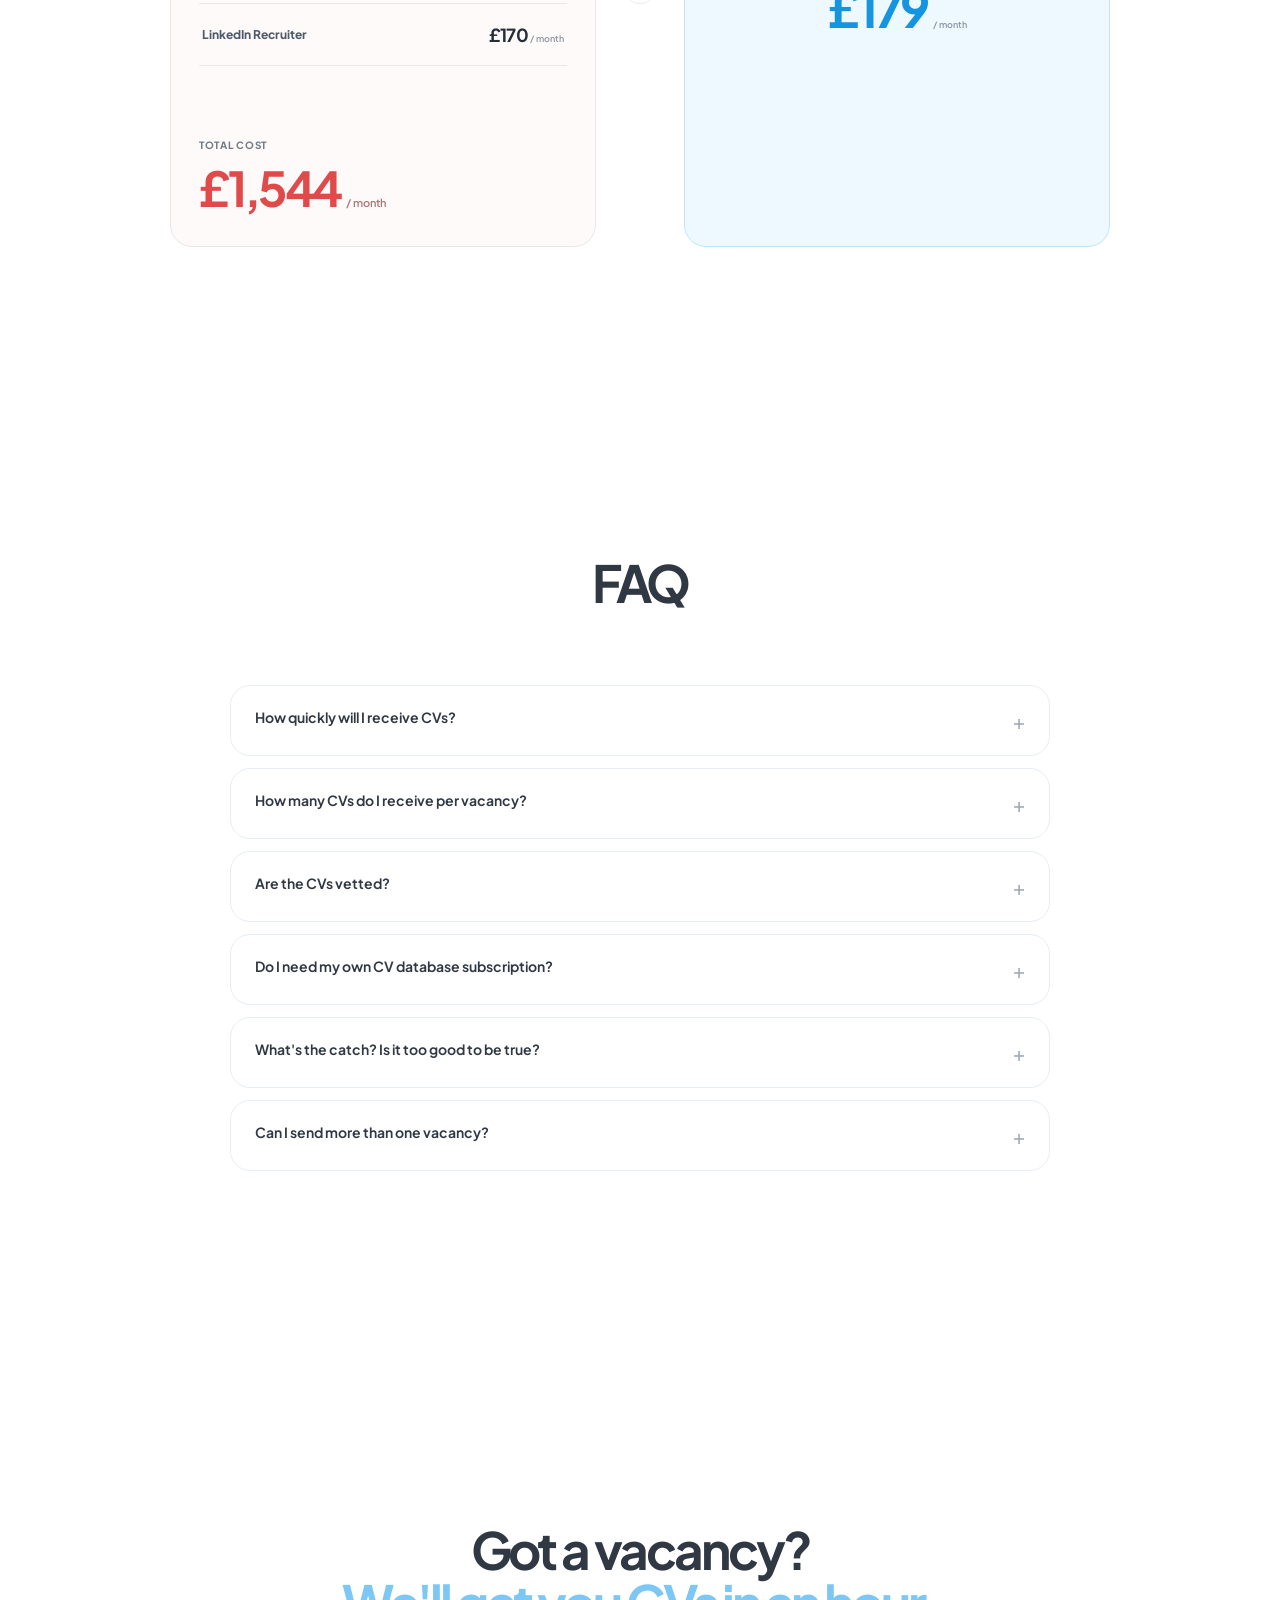
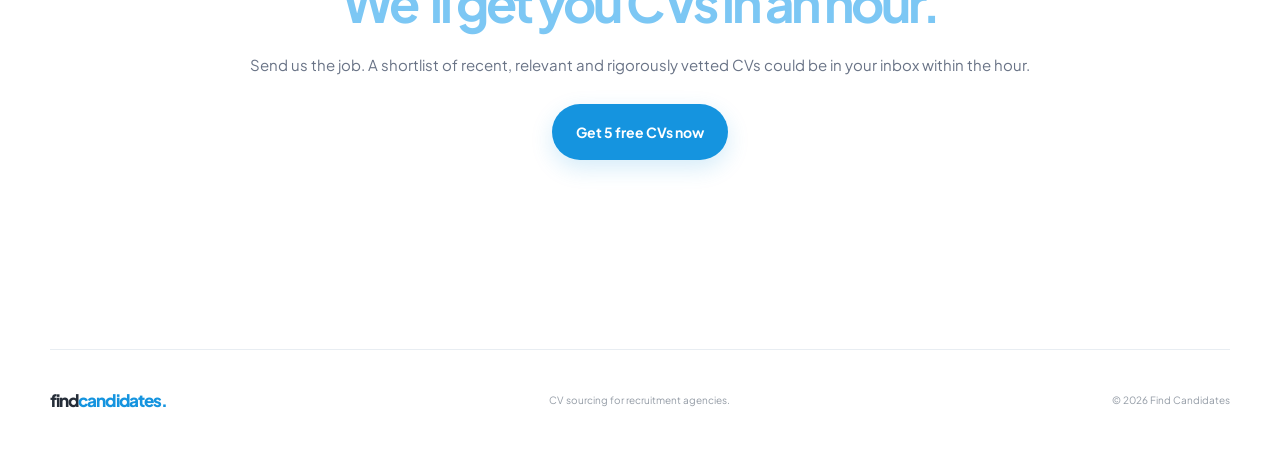
==== commit 828297b3: "Add Totaljobs and LinkedIn monthly prices" ====
--- a/index.html
+++ b/index.html
@@ -247,16 +247,16 @@
             </a>
             <b aria-hidden="true">+</b>
             <a href="https://www.totaljobs.com/recruiter-advice/hiring-people/user-guide-using-the-totaljobs-cv-database/" target="_blank" rel="noopener">
-              <span>Totaljobs</span><strong>Quote required</strong>
+              <span>Totaljobs</span><strong>&pound;270 <small>/ month</small></strong>
             </a>
             <b aria-hidden="true">+</b>
             <a href="https://business.linkedin.com/hire/recruiter/pricing" target="_blank" rel="noopener">
-              <span>LinkedIn Recruiter</span><strong>Custom pricing</strong>
+              <span>LinkedIn Recruiter</span><strong>&pound;170 <small>/ month</small></strong>
             </a>
           </div>
           <div class="combined-cost">
-            <span>Known cost before custom quotes</span>
-            <strong>&pound;1,104+ <small>/ month</small></strong>
+            <span>Total cost</span>
+            <strong>&pound;1,544 <small>/ month</small></strong>
           </div>
         </div>
         <div class="cost-versus" aria-hidden="true"><span></span><b>vs</b><span></span></div>
